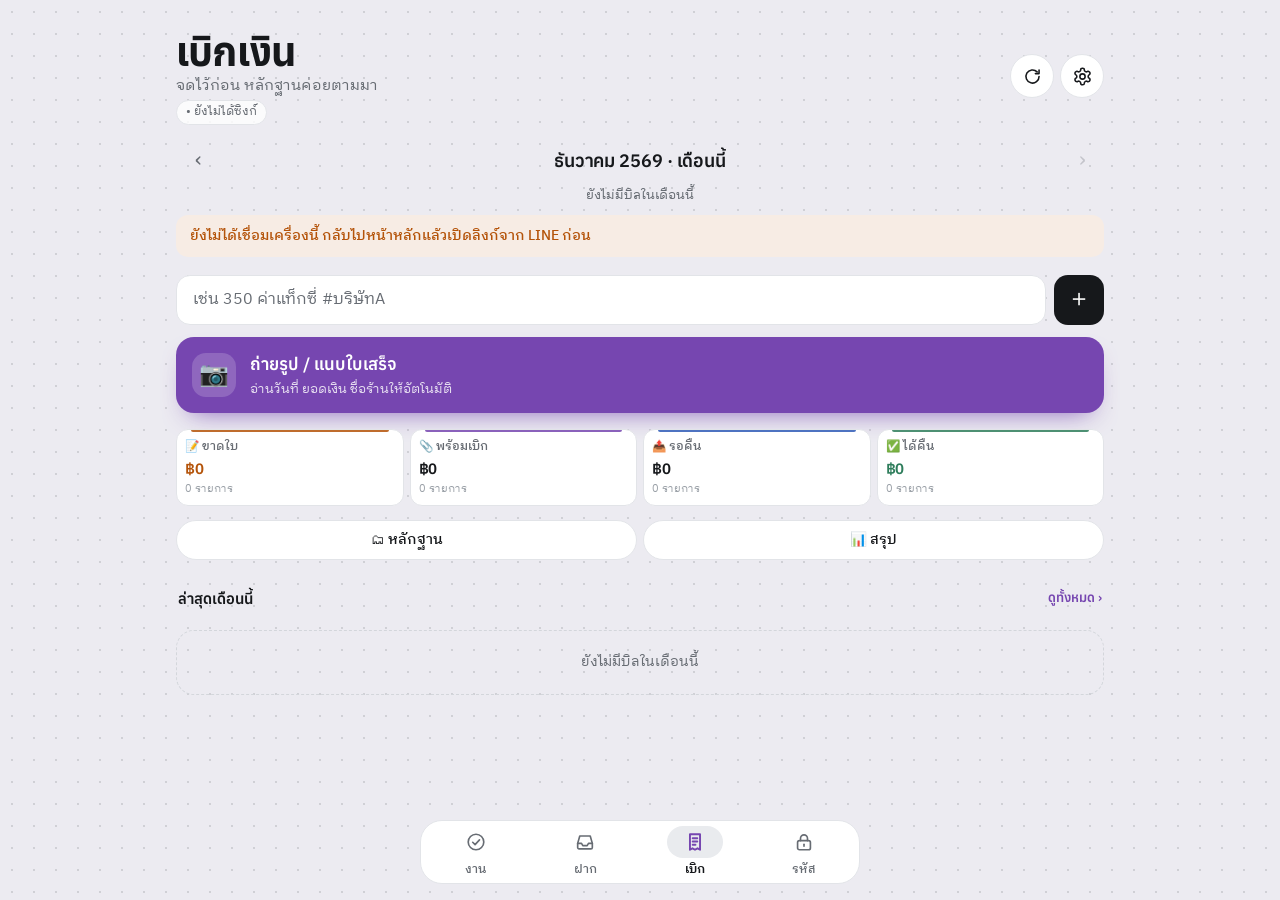
==== bills.html @ 2f4dc3d8 "จดครบ v109: เอาร่องรอยแอปเงินออก" ====
<!doctype html>
<html lang="th">
<head>
  <meta charset="utf-8">
  <meta name="viewport" content="width=device-width, initial-scale=1, viewport-fit=cover">
  <title>เบิกเงิน · จดครบ</title>
  <meta name="theme-color" content="#eff2ee" media="(prefers-color-scheme: light)">
  <meta name="theme-color" content="#101412" media="(prefers-color-scheme: dark)">
  <meta name="robots" content="noindex">
  <link rel="manifest" href="manifest.json">
  <link rel="icon" href="icon-192.png">
  <link rel="apple-touch-icon" href="icon-180.png">
  <link rel="preconnect" href="https://fonts.googleapis.com">
  <link rel="preconnect" href="https://fonts.gstatic.com" crossorigin>
  <link href="https://fonts.googleapis.com/css2?family=Anuphan:wght@500;600;700&family=IBM+Plex+Sans+Thai+Looped:wght@400;500;600&display=swap" rel="stylesheet">
  <link rel="stylesheet" href="style.css?v=109">
</head>
<body class="bills">
  <header class="top">
    <div>
      <a href="./" class="back" id="vToApp">‹ จดครบ</a>
      <button type="button" class="back back-btn" id="vBack" hidden>‹ หน้าหลักเบิกเงิน</button>
      <h1 id="vTitle">เบิกเงิน</h1>
      <p class="sub" id="vSub">จดไว้ก่อน หลักฐานค่อยตามมา</p>
    </div>
    <div class="top-actions">
      <button id="btnSync" class="icon-btn" title="รีเฟรช" aria-label="รีเฟรช">⟳</button>
    </div>
  </header>

  <!-- เลือกเดือน (เปิดมาที่เดือนปัจจุบัน) ใช้ทุกหน้า -->
  <div class="m-bar">
    <button id="mPrev" class="icon-btn" aria-label="เดือนก่อน">‹</button>
    <button id="mLabel" class="m-label" title="กลับไปเดือนนี้"></button>
    <button id="mNext" class="icon-btn" aria-label="เดือนถัดไป">›</button>
  </div>
  <p class="m-total" id="mTotal"></p>
  <div id="status" class="status" hidden></div>
  <div id="mOlder" class="m-older" hidden></div>

  <!-- ===== หน้าหลักเบิกเงิน ===== -->
  <section id="vHome">
    <form id="bQuick" class="quick" autocomplete="off">
      <input id="bInput" type="text" placeholder="เช่น 350 ค่าแท็กซี่ #บริษัทA" enterkeyhint="done">
      <button type="submit" class="add-btn" aria-label="จดบิล">＋</button>
    </form>
    <button type="button" id="btnSnap" class="snap-big">
      <span class="sb-ico">📷</span>
      <span><b>ถ่ายรูป / แนบใบเสร็จ</b><small>อ่านวันที่ ยอดเงิน ชื่อร้านให้อัตโนมัติ</small></span>
    </button>

    <div class="b-tiles four slim" id="tiles">
      <button class="b-tile" data-st="draft" title="ขาดหลักฐาน"><span class="lbl">📝 ขาดใบ</span><b class="amt">฿0</b><span class="cnt">0 รายการ</span></button>
      <button class="b-tile" data-st="ready"><span class="lbl">📎 พร้อมเบิก</span><b class="amt">฿0</b><span class="cnt">0 รายการ</span></button>
      <button class="b-tile" data-st="submitted"><span class="lbl">📤 รอคืน</span><b class="amt">฿0</b><span class="cnt">0 รายการ</span></button>
      <button class="b-tile" data-st="paid" title="ได้เงินคืนแล้ว"><span class="lbl">✅ ได้คืน</span><b class="amt">฿0</b><span class="cnt">0 รายการ</span></button>
    </div>

    <div class="h-links row">
      <button class="h-link" id="goClaim" hidden><span>📤 ทำใบเบิก</span><small id="goClaimN"></small><b>›</b></button>
      <button class="h-link" id="goFiles"><span>🗂 หลักฐาน</span><small id="goFilesN">รูปใบเสร็จ ใบกำกับภาษี สลิป ของเดือนนี้</small><b>›</b></button>
      <button class="h-link" id="goSum"><span>📊 สรุป</span><small>ยอดรวม · กราฟ 12 เดือน · แยกหมวด</small><b>›</b></button>
    </div>

    <section class="group">
      <h3 class="h-recent"><span>ล่าสุดเดือนนี้</span><button class="link-btn" id="goAll">ดูทั้งหมด ›</button></h3>
      <div id="hRecent"></div>
    </section>

  </section>

  <!-- ===== หน้าย่อย: รายการตามสถานะ ===== -->
  <section id="vList" hidden>
    <nav id="bTabs" class="chips" aria-label="สถานะ">
      <button class="chip" data-st="draft">📝 ขาดหลักฐาน</button>
      <button class="chip" data-st="ready">📎 พร้อมเบิก</button>
      <button class="chip" data-st="submitted">📤 รอเงินคืน</button>
      <button class="chip" data-st="paid">✅ ได้เงินคืนแล้ว</button>
      <button class="chip" data-st="all">ทั้งหมด</button>
    </nav>
    <main id="bList"></main>
    <div id="bBar" class="b-bar" hidden>
      <button id="btnClaim" class="btn primary">สร้างใบเบิก</button>
    </div>
  </section>

  <!-- ===== หน้าย่อย: คลังหลักฐาน ===== -->
  <section id="vFiles" hidden>
    <nav id="fTabs" class="chips" aria-label="ชนิดหลักฐาน"></nav>
    <div id="fGrid" class="f-grid"></div>
    <div id="fMissing"></div>
    <a id="fDrive" class="h-link f-drive" target="_blank" rel="noopener" hidden><span>📁 เปิดโฟลเดอร์เดือนนี้ใน Google Drive</span><small>ดูไฟล์ต้นฉบับ · ดาวน์โหลดทั้งโฟลเดอร์ได้</small><b>›</b></a>
  </section>

  <!-- ===== หน้าย่อย: สรุป ===== -->
  <section id="vSum" hidden></section>

  <!-- แก้ไขบิล -->
  <dialog id="bDlg">
    <form id="bForm" method="dialog" autocomplete="off">
      <h2 tabindex="-1" autofocus id="bDlgTitle">รายละเอียด</h2>
      <div id="bSuggest" class="b-suggest" hidden></div>
      <div class="row">
        <label>วันที่จ่าย <input name="date" type="date" required></label>
        <label>จำนวนเงิน (บาท) <input name="amount" inputmode="decimal" required></label>
      </div>
      <label>รายละเอียด <input name="desc" required></label>
      <div class="row">
        <label>โปรเจ็ค / บริษัท <input name="project" list="bProjList" placeholder="ไม่ระบุ"><datalist id="bProjList"></datalist></label>
      </div>
      <div class="field">
        <label>หมวด <input name="cat" placeholder="แตะเลือกด้านล่าง หรือพิมพ์หมวดเอง"></label>
        <div id="bCats" class="when-chips wrap"></div>
      </div>
      <div class="row">
        <label>จ่ายด้วย
          <select name="pay"><option value="">-</option><option>เงินสด</option><option>โอน</option><option>บัตรเครดิต</option><option>QR/พร้อมเพย์</option></select>
        </label>
        <label>ร้าน / ผู้ขาย <input name="vendor"></label>
      </div>
      <div class="field">
        <span class="field-label">VAT</span>
        <div class="vat-row">
          <div class="seg" id="bVat"><button type="button" data-v="yes">🧾 มี VAT 7%</button><button type="button" data-v="no">ไม่มี VAT</button></div>
          <label class="vat-amt" id="bVatAmtWrap" hidden>ยอด VAT <input name="vatAmt" inputmode="decimal"></label>
        </div>
        <input type="hidden" name="vat">
      </div>

      <div class="field">
        <span class="field-label" id="bFilesLbl">หลักฐาน</span>
        <div id="bFiles" class="b-files"></div>
        <button type="button" id="btnAttach" class="wide">＋ เพิ่มหลักฐาน <small>(แนบได้หลายไฟล์)</small></button>
      </div>

      <div class="field">
        <span class="field-label">สถานะ <small class="hint">แตะเพื่อเปลี่ยน</small></span>
        <div id="bSteps" class="b-steps"></div>
        <select name="status" hidden>
          <option value="draft">📝 ขาดหลักฐาน</option>
          <option value="ready">📎 พร้อมเบิก</option>
          <option value="submitted">📤 รอเงินคืน</option>
          <option value="paid">✅ ได้เงินคืนแล้ว</option>
        </select>
      </div>
      <label>โน้ต <textarea name="note" rows="2"></textarea></label>
      <div class="dlg-actions">
        <button type="button" id="btnBDelete" class="danger">ลบ</button>
        <span class="spacer"></span>
        <button type="button" id="btnBCancel" class="ghost">ปิด</button>
        <button type="submit" class="primary">บันทึก</button>
      </div>
    </form>
  </dialog>

  <!-- เลือกชนิดหลักฐาน -->
  <dialog id="kDlg">
    <form method="dialog" class="k-form">
      <h2 tabindex="-1" autofocus>แนบหลักฐานอะไร</h2>
      <p class="hint" id="kFor"></p>
      <div class="k-grid">
        <button type="button" data-kind="taxinv">🧾<span>ใบกำกับภาษี</span></button>
        <button type="button" data-kind="receipt">🧾<span>ใบเสร็จ</span></button>
        <button type="button" data-kind="slip">📷<span>สลิป / รูปแคป</span></button>
        <button type="button" data-kind="cert">✍️<span>ใบรับรองแทนใบเสร็จ</span></button>
        <button type="button" data-kind="other">📄<span>อื่นๆ</span></button>
      </div>
      <p class="hint">เลือกแล้วถ่ายรูป หรือเลือกรูป/PDF จากเครื่อง ได้หลายไฟล์</p>
      <div class="dlg-actions"><span class="spacer"></span><button type="button" id="btnKCancel" class="ghost">ยกเลิก</button></div>
    </form>
  </dialog>
  <!-- กำลังอ่านใบเสร็จ -->
  <div id="busy" class="busy" hidden role="status" aria-live="polite">
    <div class="busy-card">
      <img id="busyImg" alt="" hidden>
      <div class="spin"></div>
      <b id="busyMsg">กำลังอ่านใบเสร็จ…</b>
      <small id="busySub"></small>
    </div>
  </div>
  <div id="toast" class="toast" hidden role="status" aria-live="polite"><span id="toastMsg"></span><button type="button" id="toastUndo">↩ ยกเลิก</button></div>
  <input type="file" id="bFile" accept="image/*,application/pdf" multiple hidden>

  <!-- ใบเบิก -->
  <dialog id="cDlg" class="wide-dlg">
    <form method="dialog" id="cForm">
      <h2 tabindex="-1" autofocus>สร้างใบเบิก</h2>
      <div class="row">
        <label>วันที่ในใบเบิก <input type="date" id="cDate"></label>
        <label>โปรเจ็ค / บริษัท
          <select id="cProj"></select>
        </label>
      </div>
      <div class="field">
        <span class="field-label">VAT</span>
        <div class="seg" id="cVat"><button type="button" data-v="*">ทั้งหมด</button><button type="button" data-v="yes">มี VAT</button><button type="button" data-v="no">ไม่มี VAT</button></div>
      </div>
      <div id="cList" class="c-list"></div>
      <p class="c-total">รวม <b id="cTotal">฿0</b></p>
      <p class="c-vat hint" id="cVatSum"></p>
      <details class="c-cfg" id="cOpts">
        <summary>📄 ตัวเลือกเอกสาร (แนบภาพ · ขนาดภาพ · แยก VAT)</summary>
        <div class="c-cfg-body">
          <label class="cchk"><input type="checkbox" id="cAttach"><span>แนบภาพหลักฐานท้ายใบเบิก <small class="hint" id="cAttachN"></small><br><small class="hint">ไฟล์ที่ตั้งว่า "มีตัวจริง" (รูปถ่ายใบเสร็จ) จะไม่แนบ เพราะส่งตัวจริงแทน</small></span></label>
          <div class="field c-size"><span class="field-label">ขนาดภาพหลักฐาน</span>
            <div class="seg" id="cSize"><button type="button" data-v="full">📄 เต็มหน้า (ขนาดจริง)</button><button type="button" data-v="small">ย่อ (ประหยัดกระดาษ)</button></div></div>
          <label class="cchk" id="cSplitWrap"><input type="checkbox" id="cSplit"><span>แยกเอกสาร: ใบเบิก "มี VAT" กับ "ไม่มี VAT" คนละใบ</span></label>
        </div>
      </details>
      <details class="c-cfg" id="cCfg">
        <summary>⚙ ข้อมูลบนใบเบิก (บริษัท · ผู้จ่าย · ผู้รับเงิน)</summary>
        <div class="c-cfg-body">
          <label>ชื่อบริษัท <input id="cfCompany"></label>
          <label>ชื่อย่อ (ต่อท้ายหัวรายงาน) <input id="cfShort" placeholder="เช่น TIBD"></label>
          <label>ที่อยู่ <input id="cfAddr"></label>
          <label>โทร / อีเมล <input id="cfContact"></label>
          <label>ผู้จ่ายเงิน (ลงชื่อ) <input id="cfPayer"></label>
          <label>ผู้รับเงิน / ผู้สำรองจ่าย <input id="cfPayee" placeholder="ชื่อ-สกุล ของคุณ"></label>
          <label>ที่อยู่ผู้รับเงิน <input id="cfPayeeAddr" placeholder="ไม่ใส่ก็ได้"></label>
          <label>เลขบัตรประชาชนผู้รับเงิน <input id="cfPayeeId" inputmode="numeric" maxlength="17" placeholder="ไม่ใส่ก็ได้"></label>
          <label>หักภาษี ณ ที่จ่าย (%) <input id="cfWht" inputmode="decimal" placeholder="0"></label>
          <label>อีเมลฝ่ายบัญชี (ส่งใบเบิก) <input id="cfAcct" type="email" inputmode="email" placeholder="ไม่ใส่ก็ได้"></label>
          <div class="id-up">
            <span class="field-label">สำเนาบัตรประชาชน (แสดงในใบสำคัญรับเงิน)</span>
            <div class="id-row"><button type="button" id="cfIdBtn" class="mini">📇 อัปโหลดสำเนาบัตรประชาชน</button><span id="cfIdState" class="hint"></span><button type="button" id="cfIdDel" class="mini" hidden>ลบ</button></div>
            <label class="cchk"><input type="checkbox" id="cfIdShow"><span>แนบรูปบัตรในใบสำคัญรับเงิน</span></label>
            <input type="file" id="cfIdFile" accept="image/*" hidden>
          </div>
          <p class="hint">บันทึกให้อัตโนมัติ ใช้ได้ทุกเครื่อง</p>
        </div>
      </details>
      <div class="c-actions">
        <button type="button" id="btnPrint" class="wide">🖨 พิมพ์ / บันทึก PDF</button>
        <button type="button" id="btnCopy" class="wide">📋 คัดลอกตาราง (วางใน Excel/อีเมล)</button>
      </div>
      <div class="dlg-actions">
        <span class="spacer"></span>
        <button type="button" id="btnCCancel" class="ghost">ปิด</button>
        <button type="button" id="btnSubmitted" class="primary">📤 ส่งเบิกแล้ว</button>
      </div>
    </form>
  </dialog>

  <nav class="tabbar" aria-label="ส่วนของแอป">
    <a href="./"><span aria-hidden="true">✓</span>งาน</a>
    <a href="inbox.html"><span aria-hidden="true">📌</span>ฝาก</a>
    <a href="bills.html" aria-current="page"><span aria-hidden="true">🧾</span>เบิก</a>
    <a href="vault.html"><span aria-hidden="true">🔐</span>รหัส</a>
  </nav>

  <script src="hub.js?v=109"></script>
  <script src="bills.js?v=109"></script>
</body>
</html>
---- style.css ----
/* ======================================================================
   จดครบ — design tokens
   กระดาษสมุดบัญชี (เขียวเทาอ่อน) + หมึก 4 สีตามส่วนของแอป
   งาน = เขียวหัวเป็ด · เงิน = น้ำเงินปากกาลูกลื่น · เบิก = ม่วงกระดาษคาร์บอน · รหัส = เทาเหล็กตู้เซฟ
   ====================================================================== */
:root {
  color-scheme: light;
  --bg: #eff2ee;          /* กระดาษ */
  --card: #ffffff;
  --raised: #ffffff;
  --sunken: #e4e9e3;
  --text: #17201b;        /* หมึกดำอมเขียว */
  --muted: #5a665f;
  --faint: #8a958e;
  --line: #dce2db;
  --line-strong: #c7cfc6;
  --warn: #a85a06;
  --danger: #b42318;
  --in: #157a46; --out: #c2440f; --ok: #157a46;
  --on-accent: #fff;

  --ink-tasks: #0b6b60;
  --ink-money: #2b4fbf;
  --ink-bills: #6a3fb4;
  --ink-vault: #3b5573;
  --ink-inbox: #a3560c;

  --accent: var(--ink-tasks);

  --shadow-1: 0 1px 0 rgba(23, 32, 27, .04), 0 1px 3px rgba(23, 32, 27, .05);
  --shadow-2: 0 1px 2px rgba(23, 32, 27, .05), 0 8px 24px -8px rgba(23, 40, 30, .16);
  --shadow-3: 0 -2px 10px rgba(23, 32, 27, .06), 0 24px 60px -12px rgba(15, 30, 22, .35);

  --r-lg: 22px; --radius: 16px; --r-sm: 12px; --r-xs: 9px;
  --display: "Anuphan", "IBM Plex Sans Thai Looped", system-ui, sans-serif;
  --tap: 44px;
}
@media (prefers-color-scheme: dark) {
  :root {
    color-scheme: dark;
    --bg: #0f1311;
    --card: #181d1a;
    --raised: #1e2420;
    --sunken: #0a0d0b;
    --text: #e5ebe6;
    --muted: #9aa59e;
    --faint: #6f7a73;
    --line: #28302b;
    --line-strong: #364039;
    --warn: #f0a33a;
    --danger: #f2837a;
    --in: #5fd394; --out: #ff9a62; --ok: #5fd394;
    --on-accent: #0b1210;

    --ink-tasks: #4fc9b5;
    --ink-money: #93a9ff;
    --ink-bills: #c2a4ff;
    --ink-vault: #a3b8d4;
    --ink-inbox: #f2b36b;

    --shadow-1: 0 0 0 transparent;
    --shadow-2: 0 10px 30px -10px rgba(0, 0, 0, .6);
    --shadow-3: 0 24px 60px -10px rgba(0, 0, 0, .7);
  }
}
/* สีหมึกของแต่ละหน้า (ต้องประกาศ soft/line ที่ body เพื่อให้คำนวณจาก accent ของหน้านั้น) */
body { --accent-soft: color-mix(in srgb, var(--accent) 11%, var(--card)); --accent-line: color-mix(in srgb, var(--accent) 32%, var(--card)); }
@media (prefers-color-scheme: dark) {
  body { --accent-soft: color-mix(in srgb, var(--accent) 16%, var(--card)); --accent-line: color-mix(in srgb, var(--accent) 42%, var(--card)); }
}
body.money { --accent: var(--ink-money); }
body.bills { --accent: var(--ink-bills); }
body.vault { --accent: var(--ink-vault); }
body.inbox { --accent: var(--ink-inbox); }

* { box-sizing: border-box; }
[hidden] { display: none !important; }
html, body { margin: 0; }
body {
  background: var(--bg);
  color: var(--text);
  font: calc(16px * var(--fs, 1))/1.55 "IBM Plex Sans Thai Looped", "IBM Plex Sans Thai", system-ui, sans-serif;
  max-width: 680px;
  margin: 0 auto;
  padding: env(safe-area-inset-top) 16px calc(32px + env(safe-area-inset-bottom));
  -webkit-tap-highlight-color: transparent;
}
button, input, textarea { font: inherit; color: inherit; }
button { cursor: pointer; }

.top {
  display: flex; align-items: flex-end; justify-content: space-between;
  padding: 20px 0 12px;
}
h1 { margin: 0; font-size: calc(28px * var(--fs, 1)); font-weight: 600; letter-spacing: -.01em; }
.sub { margin: 0; color: var(--muted); font-size: calc(14px * var(--fs, 1)); }
.top-actions { display: flex; gap: 6px; }
.quota { margin: 4px 0 0; display: flex; align-items: center; gap: 6px; font-size: calc(12px * var(--fs, 1)); color: var(--muted); }
.quota .bar { width: 48px; height: 5px; border-radius: 3px; background: var(--line); overflow: hidden; }
.quota .bar i { display: block; height: 100%; background: var(--accent); }
.quota.warn { color: var(--warn); font-weight: 600; }
.quota.warn .bar i { background: var(--warn); }
.wide { width: 100%; padding: 9px 16px; border-radius: 10px; border: 1px solid var(--line); background: transparent; }
.status.ok { color: var(--accent); }
.adv summary { font-size: calc(13px * var(--fs, 1)); color: var(--muted); cursor: pointer; }
.adv label { margin-top: 8px; }
@media (max-width: 420px) {
  .top-actions { gap: 4px; }
  .top-actions .icon-btn { width: 36px; height: 36px; font-size: calc(16px * var(--fs, 1)); }
}
.icon-btn {
  width: 40px; height: 40px; border-radius: 50%;
  border: 1px solid var(--line); background: var(--card);
  font-size: calc(18px * var(--fs, 1)); display: grid; place-items: center;
}
.icon-btn.spin { animation: spin 1s linear infinite; }
@keyframes spin { to { transform: rotate(360deg); } }

.quick {
  position: sticky; top: 0; z-index: 5;
  display: flex; gap: 8px; padding: 8px 0 12px;
  background: var(--bg);
}
.quick input {
  flex: 1; min-width: 0;
  padding: 12px 14px; border-radius: var(--radius);
  border: 1px solid var(--line); background: var(--card);
  outline: none;
}
.quick input:focus { border-color: var(--accent); }
.add-btn {
  width: 48px; border: 0; border-radius: var(--radius);
  background: var(--accent); color: var(--on-accent); font-size: calc(22px * var(--fs, 1));
}

.field { display: grid; gap: 6px; }
.pre-chips button { min-width: 40px; text-align: center; }
.field-label { font-size: calc(14px * var(--fs, 1)); color: var(--muted); }
.when-chips.wrap { flex-wrap: wrap; overflow: visible; margin: 0; padding: 0; }
dialog textarea[name=title] { font-size: calc(16px * var(--fs, 1)); resize: vertical; }
.when-chips {
  display: flex; gap: 6px; overflow-x: auto; scrollbar-width: none;
  margin: 0 -16px; padding: 0 16px 2px;
}
.when-chips::-webkit-scrollbar { display: none; }
.when-chips button {
  flex: none; padding: 6px 12px; border-radius: 999px; font-size: calc(14px * var(--fs, 1)); white-space: nowrap;
  border: 1px dashed var(--line); background: transparent; color: var(--muted);
}
.when-chips button.on { border-style: solid; border-color: var(--accent); background: var(--accent-soft); color: var(--accent); }
.when-extra { display: flex; gap: 8px; margin-top: 8px; flex-wrap: wrap; }
.when-extra:not(:has(:not([hidden]))) { display: none; }
.when-extra input, .when-extra select {
  padding: 8px 10px; border-radius: 10px; border: 1px solid var(--line);
  background: var(--card); color: var(--text);
}
.when-extra select { flex: 1; min-width: 0; }
dialog select {
  width: 100%; padding: 10px 12px; border-radius: 10px;
  border: 1px solid var(--line); background: var(--bg); color: var(--text);
}
.nm.soft { border: 1px dashed currentColor; background: transparent !important; }
.dots i.soft { background: transparent; border: 1.5px solid var(--accent); width: 5px; height: 5px; }
.dots i.soft.late { border-color: var(--warn); }

.search { display: flex; margin: 2px 0 4px; }
.search input {
  flex: 1; min-width: 0; padding: 8px 12px; border-radius: 10px; font-size: calc(15px * var(--fs, 1));
  border: 1px solid transparent; background: var(--line); outline: none;
}
.search input:focus { border-color: var(--accent); background: var(--card); }
.ghost-btn { border: 0; background: none; color: var(--muted); padding: 0 6px; }
mark { background: var(--accent-soft); color: inherit; border-radius: 3px; padding: 0 1px; }

.hint.warn { color: var(--warn); }
.meet-list { display: grid; gap: 4px; max-height: 50vh; overflow-y: auto; margin: 0 -4px; padding: 0 4px; }
.meet-day { font-size: calc(13px * var(--fs, 1)); font-weight: 600; color: var(--muted); margin: 8px 0 2px; }
.meet {
  display: flex !important; grid-template-columns: none; align-items: flex-start; gap: 10px;
  padding: 8px 10px; border: 1px solid var(--line); border-radius: 10px; color: var(--text) !important;
}
.meet input { margin-top: 3px; width: 18px; height: 18px; accent-color: var(--accent); flex: none; }
.meet .t { display: block; font-size: calc(15px * var(--fs, 1)); }
.meet .s { display: block; font-size: calc(13px * var(--fs, 1)); color: var(--muted); }
.meet.added { opacity: .55; }
.meet .badge { font-size: calc(11px * var(--fs, 1)); padding: 0 6px; border-radius: 6px; background: var(--accent-soft); color: var(--accent); margin-left: 4px; }

.chips {
  display: flex; gap: 6px; overflow-x: auto; scrollbar-width: none;
  margin: 0 -16px 4px; padding: 0 16px 6px;
}
.chips::-webkit-scrollbar { display: none; }
.chips:empty { display: none; }
.chip {
  flex: none; padding: 6px 12px; border-radius: 999px;
  border: 1px solid var(--line); background: var(--card);
  font-size: calc(14px * var(--fs, 1)); white-space: nowrap;
}
.chip .n { color: var(--muted); margin-left: 4px; font-size: calc(12px * var(--fs, 1)); }
.chip.on { background: var(--accent); border-color: var(--accent); color: var(--on-accent); }
.chip.on .n { color: inherit; opacity: .8; }
.tag {
  display: inline-block; padding: 0 7px; border-radius: 6px;
  background: var(--accent-soft); color: var(--accent);
  font-size: calc(12px * var(--fs, 1)); line-height: 20px; margin-right: 6px; vertical-align: 1px;
}

.status {
  font-size: calc(14px * var(--fs, 1)); color: var(--warn);
  background: var(--card); border: 1px solid var(--line);
  border-radius: 10px; padding: 8px 12px; margin-bottom: 12px;
}

.group { margin: 18px 0 6px; }
.group h3 {
  margin: 0 0 6px; font-size: calc(13px * var(--fs, 1)); font-weight: 600;
  color: var(--muted);
}
.group.overdue h3 { color: var(--warn); }
.items {
  background: var(--card); border: 1px solid var(--line);
  border-radius: var(--radius); overflow: hidden;
}
.item {
  display: flex; align-items: center; gap: 12px;
  padding: 12px 14px; border-top: 1px solid var(--line);
}
.item:first-child { border-top: 0; }
.chk {
  flex: none; width: 22px; height: 22px; border-radius: 50%;
  border: 2px solid var(--muted); background: transparent; padding: 0;
  display: grid; place-items: center; font-size: calc(13px * var(--fs, 1));
}
.item.done .chk { background: var(--accent); border-color: var(--accent); color: var(--card); }
.body { flex: 1; min-width: 0; background: none; border: 0; text-align: left; padding: 0; }
.title { display: block; overflow-wrap: anywhere; }
.item.done .title { color: var(--muted); text-decoration: line-through; }
.meta { display: block; font-size: calc(13px * var(--fs, 1)); color: var(--muted); }
.meta .late { color: var(--warn); }
.edit-btn {
  flex: none; display: flex; align-items: center; gap: 4px;
  min-height: 36px; padding: 0 10px; border-radius: 10px;
  border: 1px solid var(--line); background: var(--bg);
  font-size: calc(13px * var(--fs, 1)); color: var(--muted);
}
.edit-btn:active { background: var(--accent-soft); color: var(--accent); }
@media (hover: hover) { .edit-btn:hover { border-color: var(--accent); color: var(--accent); } }
.empty { text-align: center; color: var(--muted); padding: 48px 0; }

/* ---------- ปฏิทิน ---------- */
.cal {
  background: var(--card); border: 1px solid var(--line);
  border-radius: var(--radius); padding: 10px; margin-top: 8px;
}
.cal-head { display: flex; align-items: center; gap: 6px; margin-bottom: 8px; }
.cal-head strong { flex: 1; text-align: center; font-weight: 600; }
.cal-head .icon-btn { width: 34px; height: 34px; font-size: calc(20px * var(--fs, 1)); }
.cal-today {
  border: 1px solid var(--line); background: transparent;
  border-radius: 999px; padding: 4px 12px; font-size: calc(13px * var(--fs, 1));
}
.cal-grid { display: grid; grid-template-columns: repeat(7, minmax(0, 1fr)); gap: 2px; }
.dow { text-align: center; font-size: calc(12px * var(--fs, 1)); color: var(--muted); padding: 2px 0 6px; }
.day {
  min-height: 52px; border: 0; border-radius: 10px; background: transparent;
  display: flex; flex-direction: column; align-items: center; gap: 4px;
  padding: 6px 2px; overflow: hidden;
}
.day.out { opacity: .35; }
.day .num {
  width: 28px; height: 28px; line-height: 28px; border-radius: 50%;
  font-size: calc(15px * var(--fs, 1)); text-align: center;
}
.day.today .num { color: var(--accent); font-weight: 600; }
.day.sel { background: var(--accent-soft); }
.day.sel .num { background: var(--accent); color: var(--on-accent); }
.dots { display: flex; gap: 3px; height: 6px; }
.dots i { width: 6px; height: 6px; border-radius: 50%; background: var(--accent); }
.dots i.late { background: var(--warn); }
.dots i.done { background: var(--line); }
.names { display: none; }
.day-empty { margin: 0; padding: 14px; color: var(--muted); font-size: calc(14px * var(--fs, 1)); }
.cal-note { color: var(--muted); font-size: calc(13px * var(--fs, 1)); text-align: center; }

/* จอไอแพด/คอม: โชว์ชื่องานในช่องวัน */
@media (min-width: 600px) {
  body { max-width: 960px; }
  .day { min-height: 92px; align-items: stretch; padding: 4px; }
  .day .num { align-self: center; width: 26px; height: 26px; line-height: 26px; font-size: calc(14px * var(--fs, 1)); }
  .dots { display: none; }
  .names { display: flex; flex-direction: column; gap: 2px; }
  .nm {
    font-size: calc(12px * var(--fs, 1)); line-height: 18px; padding: 0 5px; border-radius: 4px;
    white-space: nowrap; overflow: hidden; text-overflow: ellipsis; text-align: left;
    background: var(--accent-soft); color: var(--accent);
  }
  .nm.late { background: color-mix(in srgb, var(--warn) 15%, transparent); color: var(--warn); }
  .nm.done { background: transparent; color: var(--muted); text-decoration: line-through; }
  .nm.more { background: transparent; color: var(--muted); }
}

dialog {
  width: min(92vw, 460px); border: 0; padding: 0;
  border-radius: 18px; background: var(--card); color: var(--text);
}
dialog::backdrop { background: rgba(0,0,0,.35); }
dialog form { padding: 20px; display: grid; gap: 12px; }
dialog h2 { margin: 0 0 4px; font-size: calc(20px * var(--fs, 1)); font-weight: 600; }
dialog label { display: grid; gap: 4px; font-size: calc(14px * var(--fs, 1)); color: var(--muted); }
dialog input:not([type=checkbox]), dialog textarea {
  width: 100%; padding: 10px 12px; border-radius: 10px;
  border: 1px solid var(--line); background: var(--bg); color: var(--text);
}
dialog .row { display: grid; grid-template-columns: 1fr 1fr; gap: 10px; }
dialog .check { display: flex; align-items: center; gap: 8px; color: var(--text); font-size: calc(15px * var(--fs, 1)); }
dialog .check input { width: 18px; height: 18px; accent-color: var(--accent); }
.hint { margin: 0; font-size: calc(13px * var(--fs, 1)); color: var(--muted); }
.dlg-actions { display: flex; gap: 8px; align-items: center; margin-top: 4px; }
.spacer { flex: 1; }
.dlg-actions button { padding: 9px 16px; border-radius: 10px; border: 1px solid var(--line); background: transparent; }
.dlg-actions .primary { background: var(--accent); border-color: var(--accent); color: var(--on-accent); }
.dlg-actions .danger { color: var(--danger); border-color: transparent; padding-left: 0; }

/* ---------- หน้ารหัสผ่าน ---------- */
.back { display: inline-block; font-size: calc(14px * var(--fs, 1)); color: var(--accent); text-decoration: none; margin-bottom: 2px; }
.v-card {
  background: var(--card); border: 1px solid var(--line); border-radius: var(--radius);
  padding: 20px; margin-top: 8px; display: grid; gap: 12px;
}
.v-card h2 { margin: 0; font-size: calc(20px * var(--fs, 1)); font-weight: 600; }
.v-card label { display: grid; gap: 4px; font-size: calc(14px * var(--fs, 1)); color: var(--muted); }
.v-card input { padding: 11px 12px; border-radius: 10px; border: 1px solid var(--line); background: var(--bg); color: var(--text); font-size: calc(16px * var(--fs, 1)); }
.warn-box { margin: 0; padding: 10px 12px; border-radius: 10px; font-size: calc(13px * var(--fs, 1)); color: var(--warn); background: color-mix(in srgb, var(--warn) 10%, transparent); }
.btn { display: inline-block; text-align: center; text-decoration: none; padding: 11px 16px; border-radius: 10px; border: 1px solid var(--line); background: transparent; font-weight: 500; }
.btn.primary { background: var(--accent); border-color: var(--accent); color: var(--on-accent); }
.v-item .avatar {
  flex: none; width: 34px; height: 34px; border-radius: 10px; display: grid; place-items: center;
  background: var(--accent-soft); color: var(--accent); font-weight: 600;
}
.v-acts { flex: none; display: flex; gap: 6px; }
.v-acts .edit-btn { min-width: 40px; justify-content: center; font-size: calc(16px * var(--fs, 1)); }
.pw-row { display: flex; gap: 6px; }
.pw-row input { flex: 1; min-width: 0; font-family: ui-monospace, monospace; }
.mini { flex: none; padding: 0 10px; border-radius: 10px; border: 1px solid var(--line); background: transparent; font-size: calc(13px * var(--fs, 1)); }
a.icon-btn { text-decoration: none; color: inherit; }

/* ---------- หน้าเบิกเงิน ---------- */
.b-tiles { display: grid; grid-template-columns: repeat(3, minmax(0, 1fr)); gap: 8px; margin: 4px 0 12px; }
.b-tile {
  display: grid; gap: 2px; text-align: left; padding: 10px 12px; border-radius: var(--radius);
  border: 1px solid var(--line); background: var(--card);
}
.b-tile .lbl { font-size: calc(12px * var(--fs, 1)); color: var(--muted); white-space: nowrap; overflow: hidden; text-overflow: ellipsis; }
.b-tile .amt { font-size: calc(18px * var(--fs, 1)); font-weight: 600; letter-spacing: -.01em; }
.b-tile .cnt { font-size: calc(12px * var(--fs, 1)); color: var(--muted); }
.b-tile[data-st="draft"] .amt { color: var(--warn); }
.b-tile.on { border-color: var(--accent); box-shadow: 0 0 0 1px var(--accent) inset; }
#bTabs .chip::after { content: attr(data-n); color: var(--muted); margin-left: 4px; font-size: calc(12px * var(--fs, 1)); }
#bTabs .chip.on::after { color: inherit; opacity: .8; }
.b-item { align-items: flex-start; }
.b-right { flex: none; display: grid; justify-items: end; gap: 6px; }
.b-amt { font-size: calc(16px * var(--fs, 1)); font-weight: 600; white-space: nowrap; }
.b-proofs { display: flex; flex-wrap: wrap; gap: 4px; margin-top: 4px; }
.b-proofs .pf { font-size: calc(11px * var(--fs, 1)); padding: 1px 6px; border-radius: 6px; background: var(--accent-soft); color: var(--accent); }
.b-proofs .pf.slip, .b-proofs .pf.other { background: var(--line); color: var(--muted); }
.b-proofs .missing { font-size: calc(12px * var(--fs, 1)); color: var(--warn); }
.edit-btn.strong { border-color: var(--accent); color: var(--accent); background: var(--accent-soft); }
.b-bar {
  position: sticky; bottom: 0; padding: 12px 0 calc(12px + env(safe-area-inset-bottom));
  background: linear-gradient(transparent, var(--bg) 30%);
}
.b-bar .btn { width: 100%; }
.b-files { display: grid; gap: 8px; }
.b-files .hint { margin: 0; }
.b-file { position: relative; display: flex; align-items: center; gap: 10px; padding: 6px; border: 1px solid var(--line); border-radius: 12px; background: var(--card); }
.bf-thumb { flex: none; display: block; text-decoration: none; }
.b-file img { width: 56px; height: 56px; object-fit: cover; border-radius: 8px; display: block; }
.b-file .ficon { width: 56px; height: 56px; display: grid; place-items: center; border-radius: 8px; background: var(--bg); font-weight: 600; color: var(--danger); }
.bf-info { flex: 1; min-width: 0; display: grid; gap: 4px; justify-items: start; }
.bf-kind { font: inherit; font-size: calc(14px * var(--fs, 1)); padding: 4px 8px; border-radius: 8px; border: 1px solid var(--line); background: var(--bg); color: var(--text); max-width: 100%; }
.bf-open { font-size: calc(12px * var(--fs, 1)); color: var(--accent); }
.b-x {
  flex: none; width: 30px; height: 30px; border-radius: 50%; margin-right: 2px;
  border: 1px solid var(--line); background: var(--card); color: var(--muted); font-size: calc(16px * var(--fs, 1)); line-height: 1; padding: 0;
}
#btnAttach small { font-weight: 400; opacity: .7; }
/* ขั้นสถานะ */
.b-steps { display: grid; grid-template-columns: repeat(4, minmax(0, 1fr)); gap: 6px; }
.b-step { display: grid; justify-items: center; gap: 2px; padding: 8px 4px; border-radius: 10px; border: 1px solid var(--line); background: var(--card); color: var(--muted); font: inherit; font-size: calc(12px * var(--fs, 1)); cursor: pointer; }
.b-step .ic { font-size: calc(18px * var(--fs, 1)); filter: grayscale(1); opacity: .6; }
.b-step small { font-size: calc(10.5px * var(--fs, 1)); min-height: 13px; }
.b-step.done { color: var(--text); }
.b-step.done .ic { filter: none; opacity: 1; }
.b-step.on { border-color: var(--accent); background: var(--accent-soft); color: var(--accent); font-weight: 600; }
.b-step.on .ic { filter: none; opacity: 1; }
.step-submitted { border-color: #16a34a !important; color: #15803d !important; background: #dcfce7 !important; }
/* แถบแจ้ง + ยกเลิก */
.toast { position: fixed; left: 50%; bottom: calc(18px + env(safe-area-inset-bottom)); transform: translateX(-50%); z-index: 60;
  display: flex; align-items: center; gap: 12px; max-width: calc(100% - 32px); padding: 10px 12px 10px 16px; border-radius: 12px;
  background: #1f2937; color: #fff; box-shadow: 0 6px 24px rgba(0,0,0,.25); font-size: calc(14px * var(--fs, 1)); }
.toast span { overflow: hidden; text-overflow: ellipsis; white-space: nowrap; }
.toast button { flex: none; border: 0; background: none; color: #5eead4; font: inherit; font-weight: 600; cursor: pointer; padding: 4px; }
.k-form { padding: 20px; display: grid; gap: 12px; }
.k-grid { display: grid; grid-template-columns: 1fr 1fr; gap: 8px; }
.k-grid button {
  display: grid; justify-items: center; gap: 4px; padding: 14px 8px; border-radius: 12px;
  border: 1px solid var(--line); background: var(--bg); font-size: calc(22px * var(--fs, 1));
}
.k-grid button span { font-size: calc(13px * var(--fs, 1)); }
.k-grid button:active { border-color: var(--accent); background: var(--accent-soft); }
.wide-dlg { width: min(94vw, 560px); }
.c-list { display: grid; gap: 4px; max-height: 45vh; overflow-y: auto; }
.c-list .meet { align-items: center; }
.c-list .meet > span { flex: 1; min-width: 0; }
.c-amt { flex: none; font-size: calc(14px * var(--fs, 1)); }
.c-total { margin: 0; text-align: right; font-size: calc(15px * var(--fs, 1)); }
.c-actions { display: grid; gap: 6px; }
.paid-btn { float: right; margin-top: -3px; text-transform: none; letter-spacing: 0; color: var(--accent); }
@media (max-width: 380px) { .b-tile .amt { font-size: calc(15px * var(--fs, 1)); } }
.m-bar { display: flex; align-items: center; gap: 8px; margin: 0 0 2px; }
.m-label { flex: 1; border: 0; background: none; font-size: calc(17px * var(--fs, 1)); font-weight: 600; padding: 6px 0; }
.m-bar .icon-btn:disabled { opacity: .3; }
.m-total { margin: 0 0 10px; text-align: center; font-size: calc(13px * var(--fs, 1)); color: var(--muted); }
.m-older {
  display: flex; flex-wrap: wrap; align-items: center; gap: 6px; margin: 0 0 10px; padding: 8px 10px;
  border-radius: 10px; font-size: calc(13px * var(--fs, 1)); color: var(--warn); background: color-mix(in srgb, var(--warn) 10%, transparent);
}
.m-older .mini { padding: 3px 10px; border-color: currentColor; color: inherit; }
.b-suggest {
  display: grid; gap: 6px; padding: 10px 12px; border-radius: 10px;
  background: var(--accent-soft); color: var(--text); font-size: calc(14px * var(--fs, 1));
}
.b-suggest p { margin: 0; }
.b-sg-btns { display: flex; flex-wrap: wrap; gap: 6px; }
.b-sg-btns .mini { padding: 6px 12px; background: var(--card); border-color: var(--accent); color: var(--accent); }
.s-card { background: var(--card); border: 1px solid var(--line); border-radius: var(--radius); padding: 14px; margin-top: 12px; }
.s-card h3 { margin: 0 0 10px; font-size: calc(14px * var(--fs, 1)); font-weight: 600; }
.s-card h3 small { font-weight: 400; color: var(--muted); }
.s-grid { display: grid; grid-template-columns: repeat(3, minmax(0, 1fr)); gap: 8px; }
.s-num { display: grid; gap: 2px; }
.s-num span, .s-num small { font-size: calc(12px * var(--fs, 1)); color: var(--muted); }
.s-num b { font-size: calc(17px * var(--fs, 1)); }
.s-num.warn b { color: var(--warn); }
.s-bars { display: grid; grid-template-columns: repeat(12, minmax(0, 1fr)); gap: 4px; height: 150px; align-items: end; }
.s-bar {
  height: 100%; display: grid; grid-template-rows: 16px 1fr 18px; align-items: end; justify-items: center;
  border: 0; background: none; padding: 0; border-radius: 6px;
}
.s-bar i { width: 70%; max-width: 22px; background: var(--accent-soft); border-radius: 4px 4px 0 0; align-self: end; display: block; }
.s-bar.on i { background: var(--accent); }
.s-bar .v { font-size: calc(10px * var(--fs, 1)); color: var(--muted); align-self: end; }
.s-bar .m { font-size: calc(11px * var(--fs, 1)); color: var(--muted); }
.s-bar.on .m { color: var(--accent); font-weight: 600; }
.s-row { display: grid; grid-template-columns: minmax(70px, 30%) 1fr auto; gap: 8px; align-items: center; padding: 4px 0; font-size: calc(14px * var(--fs, 1)); }
.s-row .k { overflow: hidden; text-overflow: ellipsis; white-space: nowrap; }
.s-row .track { height: 8px; border-radius: 4px; background: var(--bg); overflow: hidden; }
.s-row .track i { display: block; height: 100%; background: var(--accent); border-radius: 4px; }
.s-row b { font-size: calc(14px * var(--fs, 1)); white-space: nowrap; }

/* ---------- หน้าหลักเบิกเงิน ---------- */
.back-btn { border: 0; background: none; padding: 0; cursor: pointer; }
.snap-big { display: flex; align-items: center; gap: 12px; width: 100%; margin: -4px 0 14px; padding: 12px 14px; border: 1.5px dashed var(--accent); border-radius: 14px; background: var(--card); color: var(--text); text-align: left; font: inherit; cursor: pointer; }
.snap-big:active { transform: scale(.99); }
.snap-big .sb-ico { font-size: calc(26px * var(--fs, 1)); line-height: 1; }
.snap-big b { display: block; font-size: calc(15px * var(--fs, 1)); }
.snap-big small { display: block; font-size: calc(12px * var(--fs, 1)); opacity: .65; margin-top: 2px; }
.q-hint { margin: -6px 0 12px; font-size: calc(12px * var(--fs, 1)); }
.b-tiles.four { grid-template-columns: repeat(2, minmax(0, 1fr)); }
@media (min-width: 600px) { .b-tiles.four { grid-template-columns: repeat(4, minmax(0, 1fr)); } }
.b-tile { position: relative; }
.b-tile::after { content: '›'; position: absolute; right: 12px; top: 50%; transform: translateY(-50%); color: var(--muted); font-size: calc(18px * var(--fs, 1)); }
.b-tile[data-st="paid"] .amt { color: var(--accent); }
.h-links { display: grid; gap: 8px; margin: 4px 0 4px; }
.h-link {
  display: grid; grid-template-columns: 1fr auto; grid-template-rows: auto auto; column-gap: 8px; text-align: left;
  padding: 12px 14px; border-radius: var(--radius); border: 1px solid var(--line); background: var(--card);
}
.h-link span { font-weight: 600; }
.h-link small { grid-row: 2; color: var(--muted); font-size: calc(12px * var(--fs, 1)); }
.h-link b { grid-row: 1 / 3; grid-column: 2; align-self: center; color: var(--muted); font-size: calc(20px * var(--fs, 1)); font-weight: 400; }
#goClaim { border-color: var(--accent); background: var(--accent-soft); }
#goClaim span { color: var(--accent); }
.h-recent { display: flex; justify-content: space-between; align-items: center; }
.link-btn { border: 0; background: none; color: var(--accent); font-size: calc(13px * var(--fs, 1)); padding: 0; text-transform: none; letter-spacing: 0; }
.empty.small { padding: 18px 0; }

/* ---------- กำลังอ่านใบเสร็จ ---------- */
.busy { position: fixed; inset: 0; z-index: 50; display: grid; place-items: center; padding: 16px; background: rgba(0,0,0,.45); }
.busy-card { width: min(320px, 100%); display: grid; justify-items: center; gap: 10px; padding: 22px 18px; border-radius: 18px; background: var(--card); color: var(--text); text-align: center; box-shadow: 0 10px 40px rgba(0,0,0,.25); }
.busy-card img { width: 120px; height: 120px; object-fit: cover; border-radius: 12px; border: 1px solid var(--line); }
.busy-card b { font-size: calc(16px * var(--fs, 1)); }
.busy-card small { font-size: calc(13px * var(--fs, 1)); color: var(--muted); min-height: 1.3em; }
.spin { width: 30px; height: 30px; border-radius: 50%; border: 3px solid var(--accent-soft); border-top-color: var(--accent); animation: spin .8s linear infinite; }
@keyframes spin { to { transform: rotate(360deg); } }

/* ---------- คลังหลักฐาน ---------- */
.f-grid { display: grid; grid-template-columns: repeat(2, minmax(0, 1fr)); gap: 10px; margin: 6px 0 16px; }
@media (min-width: 600px) { .f-grid { grid-template-columns: repeat(4, minmax(0, 1fr)); } }
.f-grid .empty { grid-column: 1 / -1; }
.f-card { background: var(--card); border: 1px solid var(--line); border-radius: 12px; overflow: hidden; display: flex; flex-direction: column; }
.f-img { position: relative; display: flex; align-items: center; justify-content: center; aspect-ratio: 3 / 4; background: var(--bg); overflow: hidden; text-decoration: none; }
.f-img img { width: 100%; height: 100%; object-fit: cover; }
.f-ico { font-size: calc(22px * var(--fs, 1)); font-weight: 700; color: var(--muted); }
.f-kind { position: absolute; left: 6px; bottom: 6px; font-size: calc(11px * var(--fs, 1)); padding: 2px 7px; border-radius: 99px; background: rgba(0,0,0,.6); color: #fff; }
.f-cap { border: 0; background: none; text-align: left; padding: 8px 10px; font: inherit; color: var(--text); cursor: pointer; }
.f-cap b { display: block; font-size: calc(13px * var(--fs, 1)); }
.f-cap span { display: block; font-size: calc(12px * var(--fs, 1)); color: var(--muted); white-space: nowrap; overflow: hidden; text-overflow: ellipsis; }
.f-drive { margin-top: 4px; text-decoration: none; color: var(--text); }

/* ---------- VAT ---------- */
.seg { display: inline-flex; border: 1px solid var(--line); border-radius: 10px; overflow: hidden; background: var(--card); }
.seg button { border: 0; background: none; padding: 8px 12px; font: inherit; font-size: calc(14px * var(--fs, 1)); color: var(--muted); cursor: pointer; }
.seg button + button { border-left: 1px solid var(--line); }
.seg button.on { background: var(--accent-soft); color: var(--accent); font-weight: 600; }
.vat-row { display: flex; flex-wrap: wrap; align-items: center; gap: 10px; }
dialog label.vat-amt { display: flex; align-items: center; gap: 8px; margin: 0; white-space: nowrap; }
dialog .vat-amt input { width: 130px; }
dialog label.cchk { display: flex; width: 100%; box-sizing: border-box; align-items: flex-start; gap: 10px; font-size: calc(14px * var(--fs, 1)); color: var(--text); margin: 0; }
dialog label.cchk input { flex: none; width: 18px; height: 18px; margin: 2px 0 0; }
dialog label.cchk[hidden] { display: none; }
.c-group { margin: 10px 0 4px; font-size: calc(13px * var(--fs, 1)); font-weight: 600; color: var(--muted); }
.c-vat { margin-top: -6px; font-size: calc(12.5px * var(--fs, 1)); }
dialog label.cchk span { flex: 1; min-width: 0; }

.bf-line { display: flex; flex-wrap: wrap; align-items: center; gap: 6px 10px; }
.bf-orig { border: 1px solid var(--line); background: var(--bg); color: var(--muted); border-radius: 99px; padding: 2px 9px; font: inherit; font-size: calc(11.5px * var(--fs, 1)); cursor: pointer; }
.bf-orig.on { border-color: #b45309; color: #92400e; background: #fef3c7; }

.c-cfg { border: 1px solid var(--line); border-radius: 12px; padding: 8px 12px; background: var(--card); }
.c-cfg summary { cursor: pointer; font-size: calc(14px * var(--fs, 1)); color: var(--text); }
.c-cfg-body { display: grid; gap: 8px; margin-top: 10px; }
.c-cfg-body .hint { margin: 0; }
.id-up { display: grid; gap: 6px; }
.id-row { display: flex; flex-wrap: wrap; align-items: center; gap: 8px; }
.c-size .seg button { font-size: calc(13px * var(--fs, 1)); padding: 7px 10px; }
.forgot { justify-self: center; margin-top: 4px; }

/* ---------- รายรับ-รายจ่าย ---------- */
.mo-sum { display: grid; grid-template-columns: repeat(3, minmax(0, 1fr)); gap: 8px; margin: 4px 0 12px; }
.mo-sum > div { display: grid; gap: 2px; padding: 10px 12px; border-radius: var(--radius); border: 1px solid var(--line); background: var(--card); min-width: 0; }
.mo-sum span { font-size: calc(12px * var(--fs, 1)); color: var(--muted); }
.mo-sum b { font-size: calc(18px * var(--fs, 1)); font-weight: 600; letter-spacing: -.01em; white-space: nowrap; overflow: hidden; text-overflow: ellipsis; }
.mo-sum small { font-size: calc(11px * var(--fs, 1)); color: var(--muted); min-height: 1.2em; }

.mo-type { margin: 0 0 8px; }
.mo-qcats { margin: 0 0 10px; }
.mo-tabs { margin: 6px 0 4px; }
.mo-item { padding: 10px 14px; }
.mo-ic { flex: none; width: 36px; height: 36px; border-radius: 10px; display: grid; place-items: center; background: var(--bg); font-size: calc(19px * var(--fs, 1)); cursor: pointer; }
.mo-amt { flex: none; font-weight: 600; white-space: nowrap; }
.mo-day { display: flex; justify-content: space-between; gap: 8px; text-transform: none !important; letter-spacing: 0 !important; }
.mo-day em { font-style: normal; font-weight: 600; }
.mo-dayc { min-height: 58px; gap: 1px; }
.mo-dayc small { font-size: calc(10.5px * var(--fs, 1)); line-height: 1.15; font-weight: 600; }
.mo-calh { margin: 14px 0 6px; font-size: calc(14px * var(--fs, 1)); color: var(--muted); }
.mo-donut { display: grid; grid-template-columns: 140px 1fr; gap: 14px; align-items: center; }
@media (max-width: 380px) { .mo-donut { grid-template-columns: 1fr; justify-items: center; } }
.donut { width: 140px; height: 140px; }
.mo-legend { display: grid; gap: 6px; width: 100%; min-width: 0; }
.mo-legend div { display: grid; grid-template-columns: 10px 1fr auto 38px; gap: 8px; align-items: center; font-size: calc(13.5px * var(--fs, 1)); }
.mo-legend i { width: 10px; height: 10px; border-radius: 3px; }
.mo-legend span { overflow: hidden; text-overflow: ellipsis; white-space: nowrap; }
.mo-legend small { color: var(--muted); text-align: right; }
.mo-bars { display: grid; grid-template-columns: repeat(12, minmax(0, 1fr)); gap: 4px; height: 150px; }
.mo-bar { display: grid; grid-template-rows: 1fr 18px; border: 0; background: none; padding: 0; border-radius: 6px; cursor: pointer; }
.mo-bar .pair { display: flex; align-items: flex-end; justify-content: center; gap: 2px; height: 100%; }
.mo-bar .pair i { width: 38%; max-width: 10px; border-radius: 3px 3px 0 0; min-height: 1px; }
.mo-bar .pair i.in { background: var(--in); }
.mo-bar .pair i.out { background: var(--out); }
.mo-bar .m { font-size: calc(11px * var(--fs, 1)); color: var(--muted); align-self: end; }
.mo-bar.on { background: var(--accent-soft); }
.mo-bar.on .m { color: var(--accent); font-weight: 600; }
.lg { display: inline-block; width: 9px; height: 9px; border-radius: 2px; margin: 0 3px 0 8px; }
.lg.in { background: var(--in); } .lg.out { background: var(--out); }
.mo-tbl { width: 100%; border-collapse: collapse; font-size: calc(13.5px * var(--fs, 1)); }
.mo-tbl th, .mo-tbl td { padding: 6px 4px; border-bottom: 1px solid var(--line); text-align: right; }
.mo-tbl th:first-child, .mo-tbl td:first-child { text-align: left; }
.mo-tbl th { font-size: calc(12px * var(--fs, 1)); color: var(--muted); font-weight: 500; }
.mo-file { display: inline-flex; align-items: center; gap: 10px; text-decoration: none; color: var(--accent); font-size: calc(14px * var(--fs, 1)); }
.mo-file img, .mo-file .ficon { width: 56px; height: 56px; border-radius: 8px; object-fit: cover; border: 1px solid var(--line); display: grid; place-items: center; }
#toastMsg { cursor: pointer; }
.mo-date { display: flex; align-items: center; gap: 6px; margin: 0 0 8px; position: relative; flex-wrap: wrap; }
.mo-date > span { font-size: calc(13px * var(--fs, 1)); color: var(--muted); margin-right: 2px; }
.mo-date button, .mo-date .pickl { border: 1px dashed var(--line); background: var(--card); color: var(--text); border-radius: 999px; padding: 5px 12px; font: inherit; font-size: calc(13.5px * var(--fs, 1)); cursor: pointer; }
.mo-date button.on, .mo-date .pickl.on { border-style: solid; border-color: var(--accent); background: var(--accent-soft); color: var(--accent); font-weight: 600; }
.mo-date .pickl { position: relative; overflow: hidden; display: inline-flex; gap: 4px; align-items: center; }
.mo-date .pickl input { position: absolute; inset: 0; width: 100%; height: 100%; opacity: 0; cursor: pointer; border: 0; padding: 0; margin: 0; }
.mo-qcats .own { border-style: solid; color: var(--accent); }

/* ===== รายรับ-รายจ่าย v2 ===== */
body.money .in { color: var(--in); }
body.money .out { color: var(--out); }
body.money .m-bar { margin-bottom: 10px; }

/* หัวใจของหน้า: คงเหลือ + แถบการใช้เงิน */
.mo-hero { padding: 16px 16px 14px; border-radius: 20px; background: var(--card); border: 1px solid var(--line); margin-bottom: 12px; }
.mo-hero-top { display: flex; align-items: flex-end; justify-content: space-between; gap: 12px; flex-wrap: wrap; }
.mo-k { display: flex; align-items: center; gap: 6px; font-size: calc(13px * var(--fs, 1)); color: var(--muted); }
.mo-bal { display: block; font-size: calc(clamp(30px, 9vw, 40px) * var(--fs, 1)); font-weight: 600; letter-spacing: -.02em; line-height: 1.15; color: var(--text); }
.mo-hero.neg .mo-bal { color: var(--out); }
.mo-note { margin: 0 0 4px; font-size: calc(13px * var(--fs, 1)); color: var(--muted); }
.mo-hero.neg .mo-note { color: var(--out); font-weight: 600; }
.mo-flow { position: relative; height: 12px; border-radius: 99px; background: color-mix(in srgb, var(--in) 22%, var(--card)); margin: 12px 0 12px; overflow: hidden; }
.mo-flow i { position: absolute; inset: 0 auto 0 0; width: 0; border-radius: 99px; background: var(--out); transition: width .5s cubic-bezier(.2,.8,.2,1); }
.mo-flow.over i { background: repeating-linear-gradient(-45deg, var(--out) 0 6px, color-mix(in srgb, var(--out) 75%, #000) 6px 12px); }
@media (prefers-reduced-motion: reduce) { .mo-flow i { transition: none; } }
.mo-io { display: grid; grid-template-columns: 1fr 1fr; gap: 12px; }
.mo-io > div:last-child { text-align: right; }
.mo-io > div:last-child .mo-k { justify-content: flex-end; }
.mo-io b { display: block; font-size: calc(19px * var(--fs, 1)); font-weight: 600; letter-spacing: -.01em; }
.mo-io small { font-size: calc(11.5px * var(--fs, 1)); color: var(--muted); }
.dot { width: 8px; height: 8px; border-radius: 50%; display: inline-block; }
.dot.in { background: color-mix(in srgb, var(--in) 35%, var(--card)); border: 2px solid var(--in); width: 6px; height: 6px; }
.dot.out { background: var(--out); }

/* กล่องจด */
.mo-comp { padding: 12px; border-radius: 20px; background: var(--card); border: 1px solid var(--line); margin-bottom: 14px; display: grid; grid-template-columns: minmax(0, 1fr); gap: 10px; --tone: var(--out); }
.mo-comp.is-in { --tone: var(--in); }
.mo-comp-top { display: flex; align-items: center; justify-content: space-between; gap: 8px; flex-wrap: wrap; }
.mo-comp .mo-type { margin: 0; background: var(--bg); border: 0; padding: 3px; border-radius: 12px; }
.mo-comp .mo-type button { border: 0; border-radius: 9px; padding: 6px 16px; font-size: calc(14px * var(--fs, 1)); color: var(--muted); }
.mo-comp .mo-type button.on { background: var(--card); color: var(--tone); font-weight: 600; box-shadow: 0 1px 2px rgba(0,0,0,.08); }
.mo-comp .mo-date { margin: 0; gap: 4px; }
.mo-comp .mo-date button, .mo-comp .mo-date .pickl { border: 0; background: transparent; padding: 6px 10px; font-size: calc(13px * var(--fs, 1)); color: var(--muted); border-radius: 9px; }
.mo-comp .mo-date button.on, .mo-comp .mo-date .pickl.on { background: var(--bg); color: var(--text); font-weight: 600; }
.mo-quick { display: flex; gap: 8px; align-items: stretch; }
.mo-quick input { flex: 1; min-width: 0; font: inherit; font-size: calc(18px * var(--fs, 1)); padding: 12px 14px; border-radius: 14px; border: 1.5px solid var(--line); background: var(--bg); color: var(--text); outline: none; }
.mo-quick input:focus { border-color: var(--tone); background: var(--card); }
.mo-snap { flex: none; display: grid; place-items: center; gap: 0; width: 54px; border-radius: 14px; border: 1.5px solid var(--line); background: var(--card); font-size: calc(20px * var(--fs, 1)); line-height: 1; cursor: pointer; padding: 6px 0 4px; }
.mo-snap small { font-size: calc(10.5px * var(--fs, 1)); color: var(--muted); margin-top: 3px; }
.mo-add { flex: none; min-width: 64px; border: 0; border-radius: 14px; background: var(--tone); color: var(--on-accent); font: inherit; font-size: calc(16px * var(--fs, 1)); font-weight: 600; cursor: pointer; }
.mo-cats { display: flex; flex-wrap: wrap; gap: 6px; }
.mo-cats button { display: inline-flex; align-items: center; gap: 5px; border: 1px solid var(--line); background: var(--card); color: var(--text); border-radius: 10px; padding: 5px 10px 5px 7px; font: inherit; font-size: calc(13.5px * var(--fs, 1)); cursor: pointer; }
.mo-cats button .ic { font-size: calc(15px * var(--fs, 1)); }
.mo-cats button.on { border-color: var(--tone); background: color-mix(in srgb, var(--tone) 12%, var(--card)); color: var(--tone); font-weight: 600; }
.mo-cats button.more { border-style: dashed; color: var(--muted); padding: 5px 10px; }
.mo-comp :focus-visible, .mo-hero :focus-visible, #vTabs :focus-visible { outline: 2px solid var(--accent); outline-offset: 2px; }

/* มุมมอง */
#vTabs.mo-tabs { display: grid; grid-template-columns: repeat(3, 1fr); margin: 0 0 6px; padding: 3px; background: var(--line); border: 0; border-radius: 12px; }
#vTabs.mo-tabs button { border: 0; border-radius: 9px; padding: 7px 4px; background: transparent; color: var(--muted); font-size: calc(14px * var(--fs, 1)); }
#vTabs.mo-tabs button.on { background: var(--card); color: var(--text); font-weight: 600; box-shadow: 0 1px 2px rgba(0,0,0,.08); }

/* รายการแบบสมุดบัญชี */
body.money .group { margin: 16px 0 4px; }
.mo-day { display: grid !important; grid-template-columns: auto 1fr auto; align-items: center; gap: 10px; margin: 0 0 6px !important; padding: 0 2px; color: var(--text) !important; }
.mo-day > b { font-size: calc(26px * var(--fs, 1)); font-weight: 600; line-height: 1; min-width: 1.4em; color: var(--text); }
.mo-day .w { display: grid; font-size: calc(13.5px * var(--fs, 1)); font-weight: 600; line-height: 1.25; }
.mo-day .w small { font-size: calc(12px * var(--fs, 1)); font-weight: 400; color: var(--muted); }
.mo-day .t { display: grid; justify-items: end; font-size: calc(13px * var(--fs, 1)); line-height: 1.3; }
.mo-day em { font-style: normal; font-weight: 600; }
body.money .items { border-radius: 16px; }
.mo-item { gap: 12px; padding: 11px 14px; }
.mo-ic { --c: var(--muted); width: 38px; height: 38px; border-radius: 12px; background: color-mix(in srgb, var(--c) 14%, var(--card)); box-shadow: inset 0 0 0 1px color-mix(in srgb, var(--c) 25%, transparent); }
.mo-item .title { font-size: calc(15.5px * var(--fs, 1)); }
.mo-item .meta { font-size: calc(12.5px * var(--fs, 1)); }
.mo-amt { font-size: calc(16px * var(--fs, 1)); letter-spacing: -.01em; }
.mo-comp .mo-type button + button, #vTabs.mo-tabs button + button { border-left: 0; }
body.money .mo-donut { grid-template-columns: 108px minmax(0, 1fr); gap: 12px; }
body.money .donut { width: 108px; height: 108px; }
body.money .mo-legend div { grid-template-columns: 10px minmax(0, 1fr) auto 34px; gap: 6px; }
body.money .mo-bar .pair i.in, body.money .lg.in { background: var(--in); }
body.money .mo-bar .pair i.out, body.money .lg.out { background: var(--out); }


/* ======================================================================
   ปรับทั้งแอป (ตามรีวิว UX/UI) — กติกาเดียวกันทุกหน้า
   ====================================================================== */
html, body { overflow-x: clip; }
body { font-variant-numeric: tabular-nums; padding-bottom: calc(84px + env(safe-area-inset-bottom)); }
.top > div:first-child { min-width: 0; }
.top-actions { flex-wrap: nowrap; }
h1 { white-space: nowrap; }
.back[href="./"] { display: none !important; }        /* กลับหน้าหลักใช้แถบล่างแทน */
:focus-visible { outline: 2px solid var(--accent); outline-offset: 2px; }
.quick input:focus-visible, .search input:focus-visible { outline: 2px solid var(--accent); outline-offset: 1px; }

/* แถบนำทางล่าง */
.tabbar {
  position: fixed; left: 0; right: 0; bottom: 0; z-index: 40;
  display: grid; grid-auto-flow: column; grid-auto-columns: 1fr;
  height: calc(62px + env(safe-area-inset-bottom)); padding-bottom: env(safe-area-inset-bottom);
  background: color-mix(in srgb, var(--card) 92%, transparent);
  -webkit-backdrop-filter: blur(14px); backdrop-filter: blur(14px);
  border-top: 1px solid var(--line);
}
.tabbar a { display: grid; place-items: center; align-content: center; gap: 2px; font-size: calc(12px * var(--fs, 1)); color: var(--muted); text-decoration: none; min-height: var(--tap); }
.tabbar a span { font-size: calc(21px * var(--fs, 1)); line-height: 1; filter: grayscale(1); opacity: .65; }
.tabbar a[aria-current="page"] { color: var(--accent); font-weight: 600; }
.tabbar a[aria-current="page"] span { filter: none; opacity: 1; }
@media (min-width: 900px) {
  .tabbar { left: 50%; transform: translateX(-50%); bottom: 16px; width: 480px; height: 60px; padding: 0; border: 1px solid var(--line); border-radius: 18px; box-shadow: 0 6px 24px rgba(0,0,0,.08); }
}
.toast { bottom: calc(76px + env(safe-area-inset-bottom)); }
.b-bar { bottom: calc(62px + env(safe-area-inset-bottom)); }

/* ปุ่มแตะง่าย (≥44px) */
.icon-btn { width: var(--tap); height: var(--tap); }
@media (max-width: 420px) { .top-actions .icon-btn { width: 42px; height: 42px; font-size: calc(17px * var(--fs, 1)); } }
.chk { width: 44px; height: 44px; margin: -11px -6px -11px -11px; border: 0; border-radius: 0; background: none; position: relative; isolation: isolate; display: grid; place-items: center; font-size: calc(13px * var(--fs, 1)); color: transparent; }
.chk::before { content: ""; position: absolute; inset: 11px; border-radius: 50%; border: 2px solid var(--muted); z-index: -1; }
.item.done .chk { background: none; color: var(--on-accent); }
.item.done .chk::before { background: var(--accent); border-color: var(--accent); }
.back, .link-btn { display: inline-flex; align-items: center; min-height: 40px; }
.chip, .when-chips button, .mo-cats button, .mini { min-height: 40px; }
.seg button, #vTabs.mo-tabs button, .mo-comp .mo-type button { min-height: 38px; }
.edit-btn { min-height: 40px; }
.dlg-actions button { min-height: 44px; }
dialog label.cchk { padding: 8px 0; }
dialog label.cchk input { width: 20px; height: 20px; }
#cfIdBtn, .bf-orig { min-height: 34px; }

/* ช่องค้นหา contrast ดีขึ้น */
.search input { background: var(--card); border: 1px solid var(--line); }
.search input::placeholder, .quick input::placeholder { color: var(--muted); }

/* ตัวอักษรเล็กสุด 12px */
.b-step small, .b-proofs .pf, .tabbar a, .s-bar .m { font-size: calc(12px * var(--fs, 1)); }
.s-bar .v, .mo-dayc small { font-size: calc(11px * var(--fs, 1)); }

/* แถบสรุปเบิกเงินให้ตรงแนว */
.s-row { grid-template-columns: minmax(70px, 30%) 1fr 92px; }
.s-row b { text-align: right; }

/* สีที่เคย hardcode ให้เข้ากับโหมดมืด */
.step-submitted { border-color: var(--ok) !important; color: var(--ok) !important; background: color-mix(in srgb, var(--ok) 14%, var(--card)) !important; }
.bf-orig.on { border-color: var(--warn); color: var(--warn); background: color-mix(in srgb, var(--warn) 14%, var(--card)); }
.add-btn, .dlg-actions .primary, .mo-add { color: var(--on-accent); }

/* ช่องจดเร็วไม่หลบใต้รอยบากจอ */
.quick { top: env(safe-area-inset-top); }

/* หน้าต่าง (dialog): ปุ่มบันทึกติดล่างเสมอ · มือถือเป็นแผ่นเลื่อนขึ้นจากล่าง */
dialog { max-height: calc(100dvh - 24px - env(safe-area-inset-top)); overflow: hidden; }
dialog[open] { display: flex; flex-direction: column; }
dialog > form { overflow-y: auto; overscroll-behavior: contain; padding-bottom: 0; }
dialog .dlg-actions {
  position: sticky; bottom: 0; z-index: 2; background: var(--card);
  margin: 4px -20px 0; padding: 12px 20px calc(12px + env(safe-area-inset-bottom));
  border-top: 1px solid var(--line);
}
dialog h2[autofocus]:focus { outline: none; }
@media (max-width: 600px) {
  dialog { width: 100%; max-width: none; margin: auto 0 0; border-radius: 22px 22px 0 0; }
  dialog::before { content: ""; display: block; width: 40px; height: 4px; border-radius: 4px; background: var(--line); margin: 8px auto 0; flex: none; }
}

/* segmented ทั้งแอปแบบเดียวกับหน้าเงิน */
.seg { background: var(--sunken); border: 0; padding: 3px; border-radius: 12px; gap: 2px; }
.seg button { border-radius: 9px; }
.seg button + button { border-left: 0; }
.seg button.on { background: var(--card); color: var(--accent); font-weight: 600; box-shadow: 0 1px 2px rgba(0,0,0,.08); }

/* การ์ดและรายการให้มุมโค้งเดียวกัน */
.items, .s-card, .cal, .v-card, .b-tile, .h-link { border-radius: var(--radius); }

/* เบิกเงิน: ปุ่มถ่ายใบเสร็จเป็นปุ่มหลัก */
.snap-big { background: var(--accent); border: 0; color: var(--on-accent); min-height: 56px; }
.snap-big small { opacity: .85; }
.b-tile[data-st="draft"].has { border-color: var(--warn); box-shadow: inset 0 0 0 1px var(--warn); }

/* จอใหญ่ (ไอแพด/คอม) */
@media (min-width: 760px) {
  body.money { max-width: 960px; }
  body.money { display: grid; grid-template-columns: 360px minmax(0, 1fr); column-gap: 24px; align-items: start; }
  body.money > * { grid-column: 1 / -1; }
  body.money > .mo-hero, body.money > .mo-comp { grid-column: 1; }
  body.money > .mo-hero { grid-row: 3; }
  body.money > .mo-comp { grid-row: 4; align-self: start; }
  body.money > #vTabs, body.money > #vList, body.money > #vCal, body.money > #vChart { grid-column: 2; }
  body.money > #vTabs { grid-row: 3; }
  body.money > #vList, body.money > #vCal, body.money > #vChart { grid-row: 4 / span 3; }
}
dialog > form { grid-auto-rows: max-content; }      /* แถวในหน้าต่างไม่ถูกบีบจนหาย */
.c-list { min-height: 0; }


/* ======================================================================
   ดีไซน์ v3 — "สมุดบัญชีกับหมึกสี่สี"
   กระดาษเขียวเทา · หัวข้อ Anuphan · เนื้อหา IBM Plex Sans Thai Looped
   จุดเด่นจุดเดียว: การ์ดยอดคงเหลือหน้าเงินเป็นหน้ากระดาษบัญชีสีหมึกน้ำเงิน
   ====================================================================== */

/* ---------- ตัวอักษร ---------- */
h1, h2, .m-label, .mo-bal, .mo-day > b, .b-tile .amt, .group h3, .s-card h3, .cal-head strong {
  font-family: var(--display);
}
h1 { font-size: calc(30px * var(--fs, 1)); font-weight: 700; letter-spacing: -.015em; line-height: 1.15; }
.sub { font-size: calc(14px * var(--fs, 1)); color: var(--muted); margin-top: 2px; }
dialog h2, .v-card h2 { font-size: calc(21px * var(--fs, 1)); font-weight: 600; letter-spacing: -.01em; }
.top { padding: 22px 0 14px; align-items: center; gap: 12px; }
.top .sub, .top .quota { line-height: 1.4; }

/* ---------- ปุ่มพื้นฐาน ---------- */
.icon-btn {
  border: 1px solid var(--line); background: var(--card); color: var(--text);
  box-shadow: var(--shadow-1); transition: border-color .15s, background-color .15s;
}
@media (hover: hover) { .icon-btn:hover { border-color: var(--accent-line); } }
.icon-btn:active { background: var(--accent-soft); }
.m-bar .icon-btn { box-shadow: none; background: transparent; border-color: transparent; font-size: calc(22px * var(--fs, 1)); color: var(--muted); }
.m-bar .icon-btn:not(:disabled):active { background: var(--accent-soft); color: var(--accent); }
.m-label { font-size: calc(18px * var(--fs, 1)); font-weight: 600; letter-spacing: -.005em; border-radius: var(--r-sm); }
.wide, .btn, .mini {
  border-radius: var(--r-sm); border: 1px solid var(--line); background: var(--card); color: var(--text);
}
.wide, .btn { min-height: 46px; font-weight: 500; }
.btn.primary, .dlg-actions .primary, .add-btn {
  background: var(--accent); border-color: var(--accent); color: var(--on-accent); font-weight: 600;
  box-shadow: 0 1px 0 color-mix(in srgb, #000 12%, transparent), 0 6px 16px -8px color-mix(in srgb, var(--accent) 70%, transparent);
}
.btn.primary:active, .dlg-actions .primary:active, .add-btn:active { filter: brightness(.94); }

/* ---------- ช่องจดเร็ว + ค้นหา ---------- */
.quick { padding: 6px 0 12px; }
.quick input, .search input {
  border: 1px solid var(--line-strong); background: var(--card); border-radius: 14px;
  min-height: 50px; padding: 12px 16px; box-shadow: var(--shadow-1);
  transition: border-color .15s, box-shadow .15s;
}
.search input { min-height: 44px; padding: 9px 14px; border-color: var(--line); box-shadow: none; background: color-mix(in srgb, var(--card) 60%, transparent); }
.quick input:focus, .search input:focus, .quick input:focus-visible, .search input:focus-visible {
  outline: none; border-color: var(--accent); background: var(--card);
  box-shadow: 0 0 0 3px color-mix(in srgb, var(--accent) 18%, transparent);
}
.add-btn { width: 50px; border-radius: 14px; font-size: calc(24px * var(--fs, 1)); font-weight: 400; }

/* ---------- ชิป ---------- */
.chips { gap: 8px; padding-bottom: 8px; }
.chip {
  border: 1px solid var(--line-strong); background: transparent; color: var(--text);
  padding: 6px 14px; font-weight: 500;
}
.chip .n, #bTabs .chip::after { color: var(--faint); font-weight: 400; }
.chip.on { box-shadow: 0 4px 12px -6px color-mix(in srgb, var(--accent) 80%, transparent); }
.chip.on .n, #bTabs .chip.on::after { color: inherit; opacity: .75; }
.when-chips button { border: 1px solid var(--line-strong); color: var(--text); background: transparent; padding: 6px 13px; }
.when-chips button.on { border-color: var(--accent); background: var(--accent-soft); color: var(--accent); font-weight: 600; }
.tag {
  border-radius: 6px; padding: 0 7px; font-size: calc(12px * var(--fs, 1)); font-weight: 600; line-height: 20px;
  background: var(--accent-soft); color: var(--accent); vertical-align: 2px;
}

/* ---------- แถบสถานะ ---------- */
.status {
  border: 0; border-radius: var(--r-sm); padding: 10px 14px;
  background: color-mix(in srgb, var(--warn) 11%, var(--card)); color: var(--warn); font-weight: 500;
}
.status.ok { background: var(--accent-soft); color: var(--accent); }
.quota .bar { width: 56px; height: 6px; background: var(--sunken); }

/* ---------- กลุ่ม + แถวรายการ ---------- */
.group { margin: 22px 0 8px; }
.group h3 { font-size: calc(15px * var(--fs, 1)); font-weight: 600; color: var(--text); letter-spacing: 0; margin: 0 2px 8px; }
.group.overdue h3 { color: var(--warn); display: flex; align-items: center; gap: 8px; }
.group.overdue h3::before { content: ""; width: 8px; height: 8px; border-radius: 50%; background: currentColor; flex: none; }
.items {
  border: 1px solid var(--line); border-radius: 18px; background: var(--card);
  box-shadow: var(--shadow-1);
}
.group.overdue .items { border-color: color-mix(in srgb, var(--warn) 30%, var(--line)); }
.item { position: relative; border-top: 0; padding: 13px 14px; min-height: 64px; }
.item + .item::before {
  content: ""; position: absolute; top: 0; left: 14px; right: 14px; height: 1px; background: var(--line);
}
.title { font-size: calc(16px * var(--fs, 1)); line-height: 1.45; }
.meta { font-size: calc(13px * var(--fs, 1)); margin-top: 2px; color: var(--muted); }
.meta .late, .meta.late { color: var(--warn); font-weight: 500; }
.chk::before { border-color: var(--faint); transition: background-color .15s, border-color .15s; }
@media (hover: hover) { .chk:hover::before { border-color: var(--accent); } }
.item.done .title { color: var(--faint); }
.edit-btn {
  border: 0; background: color-mix(in srgb, var(--text) 5%, var(--card)); color: var(--muted);
  border-radius: 10px; padding: 0 12px; font-weight: 500;
}
.edit-btn:active { background: var(--accent-soft); color: var(--accent); }
@media (hover: hover) { .edit-btn:hover { background: var(--accent-soft); color: var(--accent); } }
.edit-btn.strong { background: var(--accent-soft); color: var(--accent); border: 0; }

/* ว่าง = ชวนให้เริ่ม ไม่ใช่แค่ข้อความเทา */
.empty {
  margin: 12px 0; padding: 36px 20px; border: 1.5px dashed var(--line-strong); border-radius: 18px;
  color: var(--muted); font-size: calc(15px * var(--fs, 1)); line-height: 1.6;
}
.empty.small { padding: 20px 16px; font-size: calc(14px * var(--fs, 1)); }
.s-card .hint, .day-empty { color: var(--muted); }

/* ---------- ปฏิทิน ---------- */
.cal { border-radius: 20px; padding: 12px; box-shadow: var(--shadow-1); }
.cal-head strong { font-size: calc(17px * var(--fs, 1)); }
.cal-head .icon-btn { width: 40px; height: 40px; box-shadow: none; }
.cal-today { min-height: 36px; padding: 4px 14px; border-color: var(--line-strong); font-weight: 500; }
.dow { font-weight: 600; color: var(--faint); }
.day { border-radius: 12px; transition: background-color .15s; }
.day.today .num { box-shadow: inset 0 0 0 1.5px var(--accent); }
.day.sel .num { box-shadow: none; }
.day.sel { background: var(--accent-soft); }
.dots i.done { background: var(--line-strong); }

/* ---------- แถบนำทางล่าง: แต่ละส่วนมีหมึกของตัวเอง ---------- */
.tabbar {
  height: calc(66px + env(safe-area-inset-bottom));
  background: color-mix(in srgb, var(--card) 86%, transparent);
  -webkit-backdrop-filter: saturate(1.4) blur(16px); backdrop-filter: saturate(1.4) blur(16px);
  border-top: 1px solid var(--line);
}
.tabbar a { --c: var(--ink-tasks); gap: 3px; font-size: calc(12px * var(--fs, 1)); font-weight: 500; color: var(--muted); }
.tabbar a[href="money.html"], .tabbar a[href="money.html#owe"], .tabbar a[href="split.html"] { --c: var(--ink-money); }
.tabbar a[href="bills.html"] { --c: var(--ink-bills); }
.tabbar a[href="vault.html"] { --c: var(--ink-vault); }
.tabbar a[href="inbox.html"] { --c: var(--ink-inbox); }
.tabbar a span {
  display: grid; place-items: center; width: 56px; height: 32px; border-radius: 999px;
  font-size: calc(20px * var(--fs, 1)); transition: background-color .2s;
}
.tabbar a[href="./"] span { font-size: calc(19px * var(--fs, 1)); font-weight: 700; color: var(--muted); }
.tabbar a[aria-current="page"] { color: var(--c); font-weight: 600; }
.tabbar a[aria-current="page"] span { background: color-mix(in srgb, var(--c) 15%, var(--card)); color: var(--c); }
.tabbar a:focus-visible { outline-offset: -4px; border-radius: 14px; }
@media (min-width: 900px) {
  .tabbar { height: 64px; border-radius: 22px; box-shadow: var(--shadow-2); width: 440px; }
}
.toast { bottom: calc(80px + env(safe-area-inset-bottom)); }
.b-bar { bottom: calc(66px + env(safe-area-inset-bottom)); }

/* ---------- หน้าต่าง / แผ่นเลื่อนขึ้น ---------- */
dialog { border-radius: 24px; box-shadow: var(--shadow-3); }
dialog::backdrop { background: rgba(8, 18, 13, .42); -webkit-backdrop-filter: blur(2px); backdrop-filter: blur(2px); }
dialog form, .k-form { padding: 22px 20px 0; gap: 14px; }
dialog label, .v-card label { font-size: calc(13.5px * var(--fs, 1)); font-weight: 500; color: var(--muted); gap: 6px; }
.field-label { font-size: calc(13.5px * var(--fs, 1)); font-weight: 500; }
dialog input:not([type=checkbox]), dialog textarea, dialog select, .v-card input, .when-extra input, .when-extra select {
  min-height: 46px; padding: 10px 14px; border-radius: var(--r-sm);
  border: 1px solid var(--line-strong); background: color-mix(in srgb, var(--bg) 55%, var(--card)); color: var(--text);
  font-size: calc(16px * var(--fs, 1)); font-weight: 400; transition: border-color .15s, box-shadow .15s, background-color .15s;
}
dialog textarea { min-height: 0; }
dialog input:not([type=checkbox]):focus, dialog textarea:focus, dialog select:focus, .v-card input:focus {
  outline: none; border-color: var(--accent); background: var(--card);
  box-shadow: 0 0 0 3px color-mix(in srgb, var(--accent) 18%, transparent);
}
dialog .check { font-weight: 400; }
dialog .dlg-actions { background: var(--card); border-top-color: var(--line); gap: 10px; }
.dlg-actions button { border-radius: var(--r-sm); padding: 0 18px; font-weight: 500; background: transparent; border-color: var(--line-strong); }
.dlg-actions .primary { padding: 0 24px; }
.dlg-actions .danger { border-color: transparent; padding: 0 8px 0 0; }
@media (max-width: 600px) {
  dialog { border-radius: 26px 26px 0 0; }
  dialog::before { width: 44px; height: 5px; background: var(--line-strong); margin-top: 10px; }
  dialog[open] { animation: sheet-up .32s cubic-bezier(.2, .9, .25, 1); }
}
@media (min-width: 601px) { dialog[open] { animation: dlg-in .2s ease-out; } }
@keyframes sheet-up { from { transform: translateY(40px); opacity: .4; } }
@keyframes dlg-in { from { transform: scale(.97); opacity: 0; } }
.k-grid button { border-radius: 16px; background: var(--card); border-color: var(--line); box-shadow: var(--shadow-1); min-height: 84px; }
.k-grid button span { font-weight: 500; color: var(--text); }
.meet { border-radius: var(--r-sm); background: var(--card); border-color: var(--line); }
.b-suggest { border-radius: var(--r-sm); border: 1px solid var(--accent-line); }

/* segmented */
.seg { background: var(--sunken); border-radius: 13px; padding: 3px; }
.seg button { border-radius: 10px; font-weight: 500; }
.seg button.on { background: var(--card); color: var(--accent); box-shadow: var(--shadow-2); }
@media (prefers-color-scheme: dark) { .seg button.on { background: var(--raised); } }

/* แจ้งเตือนล่าง (inverse) */
.toast {
  background: var(--text); color: var(--bg); border-radius: 14px; box-shadow: var(--shadow-3);
  padding: 10px 10px 10px 16px;
}
.toast button { color: color-mix(in srgb, var(--accent) 50%, var(--bg)); min-height: 40px; padding: 4px 10px; }

/* ---------- การ์ดทั่วไป ---------- */
.s-card { border-radius: 20px; padding: 16px; box-shadow: var(--shadow-1); }
.s-card h3 { font-size: calc(16px * var(--fs, 1)); }
.s-num b { font-family: var(--display); font-size: calc(19px * var(--fs, 1)); font-weight: 600; }
.s-bar i { background: color-mix(in srgb, var(--accent) 22%, var(--card)); border-radius: 5px 5px 2px 2px; }
.s-row .track { background: var(--sunken); }

/* ==================== หน้าเงิน: การ์ดยอดคงเหลือ (จุดเด่น) ==================== */
body.money {
  --hero-bg: #2546b2; --hero-deep: #1c3790;
  --hero-text: #ffffff; --hero-muted: rgba(235, 240, 255, .74);
  --hero-in: #a6f0c6; --hero-out: #ffc09a;
}
@media (prefers-color-scheme: dark) {
  body.money { --hero-bg: #1d2f72; --hero-deep: #16245a; --hero-text: #f1f4ff; --hero-muted: rgba(220, 228, 255, .7); }
}
.mo-hero {
  position: relative; overflow: hidden; isolation: isolate;
  border: 0; border-radius: var(--r-lg); padding: 18px 18px 16px;
  color: var(--hero-text);
  background:
    /* เส้นบรรทัดสมุดบัญชี */
    repeating-linear-gradient(to bottom, transparent 0 31px, rgba(255, 255, 255, .055) 31px 32px),
    linear-gradient(160deg, var(--hero-bg), var(--hero-deep));
  box-shadow: 0 14px 30px -14px color-mix(in srgb, var(--hero-bg) 85%, transparent);
}
.mo-hero .mo-k { color: var(--hero-muted); font-size: calc(13.5px * var(--fs, 1)); }
.mo-hero .mo-bal { font-size: calc(clamp(36px, 11vw, 46px) * var(--fs, 1)); font-weight: 700; letter-spacing: -.025em; color: var(--hero-text); line-height: 1.1; margin-top: 2px; }
.mo-hero.neg .mo-bal { color: var(--hero-out); }
.mo-hero .mo-note { color: var(--hero-muted); font-size: calc(13px * var(--fs, 1)); }
.mo-hero.neg .mo-note { color: var(--hero-out); }
.mo-hero .mo-flow { height: 10px; margin: 16px 0 14px; background: color-mix(in srgb, var(--hero-in) 30%, transparent); }
.mo-hero .mo-flow i { background: var(--hero-out); box-shadow: 2px 0 0 var(--hero-bg); }
.mo-hero .mo-flow.over i { background: repeating-linear-gradient(-45deg, var(--hero-out) 0 6px, color-mix(in srgb, var(--hero-out) 70%, var(--hero-bg)) 6px 12px); }
.mo-hero .mo-io b { font-family: var(--display); font-size: calc(21px * var(--fs, 1)); font-weight: 600; }
.mo-hero .mo-io b.in { color: var(--hero-in); }
.mo-hero .mo-io b.out { color: var(--hero-out); }
.mo-hero .mo-io small { color: var(--hero-muted); font-size: calc(12px * var(--fs, 1)); }
.mo-hero .dot.in { background: transparent; border: 2px solid var(--hero-in); width: 8px; height: 8px; }
.mo-hero .dot.out { background: var(--hero-out); }
.mo-hero :focus-visible { outline-color: #fff; }

/* กล่องจด */
.mo-comp { border-radius: var(--r-lg); padding: 14px; box-shadow: var(--shadow-2); border-color: var(--line); }
.mo-comp .mo-type { background: var(--sunken); }
.mo-comp .mo-type button.on { box-shadow: var(--shadow-2); }
.mo-comp .mo-date button.on, .mo-comp .mo-date .pickl.on { background: var(--sunken); }
.mo-quick input { border-radius: 14px; border-color: var(--line-strong); background: color-mix(in srgb, var(--bg) 55%, var(--card)); min-height: 54px; font-size: calc(18px * var(--fs, 1)); }
.mo-quick input:focus { box-shadow: 0 0 0 3px color-mix(in srgb, var(--tone) 18%, transparent); }
.mo-snap { border-radius: 14px; border-color: var(--line-strong); }
.mo-add { border-radius: 14px; font-family: var(--display); font-size: calc(17px * var(--fs, 1)); box-shadow: 0 6px 16px -8px color-mix(in srgb, var(--tone) 80%, transparent); }
.mo-cats { gap: 6px; }
.mo-cats button { border-radius: 12px; border-color: var(--line); background: var(--card); min-height: 40px; padding: 5px 10px 5px 8px; }
.mo-cats button.more { border-color: var(--line-strong); }
.mo-qcats .own { color: var(--accent); border-color: var(--accent-line); }
#vTabs.mo-tabs { background: var(--sunken); border-radius: 13px; margin-top: 4px; }
#vTabs.mo-tabs button { font-weight: 500; }
#vTabs.mo-tabs button.on { box-shadow: var(--shadow-2); color: var(--accent); }
@media (prefers-color-scheme: dark) { #vTabs.mo-tabs button.on, .mo-comp .mo-type button.on { background: var(--raised); } }

/* สมุดรายวัน */
.mo-day > b { font-size: calc(30px * var(--fs, 1)); font-weight: 600; letter-spacing: -.02em; color: var(--text); }
.mo-day .w { font-family: "IBM Plex Sans Thai Looped", system-ui, sans-serif; }
.mo-ic { border-radius: 13px; }
.mo-amt { font-family: var(--display); font-weight: 600; font-size: calc(17px * var(--fs, 1)); }
.mo-dayc small.in { color: var(--in); } .mo-dayc small.out { color: var(--out); }

/* ==================== หน้าเบิก ==================== */
.m-total { font-size: calc(13px * var(--fs, 1)); }
.snap-big {
  background: var(--accent); color: var(--on-accent); border: 0; border-radius: 18px;
  padding: 14px 16px; gap: 14px; min-height: 68px; margin: 0 0 16px;
  box-shadow: 0 12px 26px -14px color-mix(in srgb, var(--accent) 90%, transparent);
}
.snap-big .sb-ico {
  display: grid; place-items: center; width: 44px; height: 44px; flex: none; border-radius: 14px;
  background: color-mix(in srgb, var(--on-accent) 18%, transparent); font-size: calc(24px * var(--fs, 1));
}
.snap-big b { font-family: var(--display); font-size: calc(17px * var(--fs, 1)); font-weight: 600; }
.snap-big small { font-size: calc(12.5px * var(--fs, 1)); opacity: .82; }
.b-tiles { gap: 10px; }
.b-tile {
  --st: var(--muted);
  padding: 12px 14px 12px; gap: 3px; border-radius: 18px; border: 1px solid var(--line);
  background: var(--card); box-shadow: var(--shadow-1); min-height: 92px; align-content: start;
}
.b-tile[data-st="draft"] { --st: var(--warn); }
.b-tile[data-st="ready"] { --st: var(--accent); }
.b-tile[data-st="submitted"] { --st: var(--ink-money); }
.b-tile[data-st="paid"] { --st: var(--ok); }
.b-tile .lbl { font-size: calc(13px * var(--fs, 1)); font-weight: 500; color: var(--muted); }
.b-tile .amt { font-size: calc(21px * var(--fs, 1)); font-weight: 600; color: var(--text); letter-spacing: -.015em; }
.b-tile[data-st="draft"] .amt, .b-tile[data-st="paid"] .amt { color: var(--st); }
.b-tile .cnt { font-size: calc(12px * var(--fs, 1)); color: var(--faint); }
.b-tile::after { right: 14px; top: 16px; transform: none; color: var(--faint); }
/* แถบสีสถานะด้านบนการ์ด */
.b-tile::before {
  content: ""; position: absolute; left: 14px; right: 14px; top: 0; height: 3px; border-radius: 0 0 3px 3px;
  background: var(--st); opacity: .85;
}
.b-tile[data-st="draft"].has { border-color: color-mix(in srgb, var(--warn) 45%, var(--line)); box-shadow: none; background: color-mix(in srgb, var(--warn) 7%, var(--card)); }
.b-tile.on { border-color: var(--accent); box-shadow: inset 0 0 0 1px var(--accent); }
.h-links { gap: 10px; }
.h-link { border-radius: 16px; border-color: var(--line); box-shadow: var(--shadow-1); padding: 13px 16px; min-height: 64px; }
.h-link span { font-size: calc(15.5px * var(--fs, 1)); }
#goClaim { border-color: var(--accent-line); background: var(--accent-soft); box-shadow: none; }
#goClaim small { color: color-mix(in srgb, var(--accent) 70%, var(--text)); }
.h-recent { font-size: calc(15px * var(--fs, 1)); }
.b-amt { font-family: var(--display); font-size: calc(17px * var(--fs, 1)); }
.b-proofs .pf { border-radius: 6px; padding: 1px 7px; font-weight: 500; }
.b-proofs .pf.slip, .b-proofs .pf.other { background: var(--sunken); }
.b-proofs .missing { font-weight: 500; }
.b-step { border-radius: 12px; min-height: 64px; }
.b-step.on { border-color: var(--accent); background: var(--accent-soft); }
.b-file { border-radius: 14px; }
.b-bar { background: linear-gradient(transparent, var(--bg) 35%); }
.b-bar .btn { min-height: 50px; border-radius: 14px; font-size: calc(16px * var(--fs, 1)); }
.c-cfg { border-radius: 14px; padding: 4px 14px; }
.c-cfg summary { min-height: 44px; display: flex; align-items: center; font-weight: 500; }
.c-total { font-size: calc(16px * var(--fs, 1)); }
.c-total b { font-family: var(--display); font-size: calc(20px * var(--fs, 1)); }
.f-card { border-radius: 16px; box-shadow: var(--shadow-1); border-color: var(--line); }
.f-kind { background: rgba(10, 16, 13, .66); -webkit-backdrop-filter: blur(4px); backdrop-filter: blur(4px); }

/* ==================== หน้ารหัส ==================== */
.v-card { border-radius: var(--r-lg); padding: 22px 20px; box-shadow: var(--shadow-2); gap: 14px; margin-top: 12px; }
.v-card .btn.primary { min-height: 50px; font-size: calc(16px * var(--fs, 1)); }
.warn-box { border-radius: var(--r-sm); background: color-mix(in srgb, var(--warn) 10%, var(--card)); border: 1px solid color-mix(in srgb, var(--warn) 25%, transparent); }
.v-item .avatar {
  width: 40px; height: 40px; border-radius: 12px; font-family: var(--display); font-size: calc(17px * var(--fs, 1)); font-weight: 700;
  background: color-mix(in srgb, var(--accent) 12%, var(--card)); color: var(--accent);
  box-shadow: inset 0 0 0 1px color-mix(in srgb, var(--accent) 22%, transparent);
}
.v-acts { gap: 6px; }
.v-acts .edit-btn { min-width: 44px; min-height: 42px; padding: 0; }
.pw-row .mini { min-height: 46px; padding: 0 12px; }

/* ---------- จอใหญ่ ---------- */
@media (min-width: 600px) {
  h1 { font-size: calc(34px * var(--fs, 1)); }
  .top { padding-top: 32px; }
  .nm { border-radius: 5px; font-weight: 500; }
}

/* ---------- ลดการเคลื่อนไหว ---------- */
@media (prefers-reduced-motion: reduce) {
  dialog[open] { animation: none; }
  *, *::before, *::after { transition: none !important; }
}
@media (min-width: 760px) {
  /* แท็บมุมมองกับรายการชิดกัน ไม่เว้นช่องตามความสูงการ์ดคงเหลือ */
  body.money > #vTabs { align-self: start; }
  body.money > #vList, body.money > #vCal, body.money > #vChart { grid-row: 3 / span 4; margin-top: 58px; }
  body.money > #vList > .group:first-child { margin-top: 6px; }
}
@media (prefers-color-scheme: dark) {
  /* ปุ่มถ่ายใบเสร็จในโหมดมืด: ไม่สว่างจ้า */
  .snap-big { background: color-mix(in srgb, var(--accent) 30%, var(--card)); color: var(--text); box-shadow: inset 0 0 0 1px color-mix(in srgb, var(--accent) 45%, transparent); }
  .snap-big .sb-ico { background: color-mix(in srgb, var(--accent) 25%, transparent); }
}


/* ======================================================================
   ดีไซน์ v4 — ท้องฟ้าสีหมึก
   พื้นหลังแต่ละส่วน: แสงสีนุ่มๆ ด้านบน (สีหมึกของส่วนนั้น) จางลงสู่กระดาษ
   + เกรนบางๆ · ชั้นพื้นหลังติดจอ (fixed) จึงไม่ซ้ำบนหน้ายาว · ไม่มีรูปภาพจากเน็ต
   ====================================================================== */
html { background: var(--bg); }
body { background: transparent; position: relative; }
body {
  --sky-1: #7fd6c4; --sky-2: #b9e7f0; --sky-3: #e7f3c9; --glow: #9fdcd0;
  --shadow-card: 0 1px 2px rgba(20, 40, 30, .05), 0 10px 28px -14px color-mix(in srgb, var(--accent) 38%, transparent);
  --glass: color-mix(in srgb, var(--card) 84%, transparent);
  --glass-strong: color-mix(in srgb, var(--card) 92%, transparent);
}
body.money { --sky-1: #8fb0ff; --sky-2: #b9dcff; --sky-3: #ddd3ff; --glow: #a9c0ff; }
body.bills { --sky-1: #c4a6ff; --sky-2: #ffc6e3; --sky-3: #c9d4ff; --glow: #d3b9ff; }
body.vault { --sky-1: #9fb6d6; --sky-2: #bfe0e8; --sky-3: #d9d4ec; --glow: #b4c4dc; }
body.inbox { --sky-1: #ffc98a; --sky-2: #ffe3b0; --sky-3: #ffd0c4; --glow: #ffcf99; }

body::before, body::after {
  content: ""; position: fixed; inset: 0; z-index: -1; pointer-events: none;
}
body::before {
  background:
    radial-gradient(60% 42% at 8% -4%, color-mix(in srgb, var(--sky-1) 75%, transparent), transparent 70%),
    radial-gradient(55% 38% at 96% 2%, color-mix(in srgb, var(--sky-2) 85%, transparent), transparent 72%),
    radial-gradient(70% 34% at 55% 22%, color-mix(in srgb, var(--sky-3) 70%, transparent), transparent 75%),
    radial-gradient(70% 45% at 100% 105%, color-mix(in srgb, var(--glow) 55%, transparent), transparent 70%),
    radial-gradient(60% 35% at -5% 75%, color-mix(in srgb, var(--sky-3) 45%, transparent), transparent 70%),
    linear-gradient(to bottom, color-mix(in srgb, var(--sky-2) 22%, var(--bg)) 0%, var(--bg) 50%, color-mix(in srgb, var(--sky-1) 12%, var(--bg)) 100%);
}
/* เกรนกระดาษ */
body::after {
  opacity: .5; mix-blend-mode: multiply;
  background-image: url("data:image/svg+xml,%3Csvg xmlns='http://www.w3.org/2000/svg' width='160' height='160'%3E%3Cfilter id='n'%3E%3CfeTurbulence type='fractalNoise' baseFrequency='.85' numOctaves='2' stitchTiles='stitch'/%3E%3CfeColorMatrix values='0 0 0 0 .1 0 0 0 0 .15 0 0 0 0 .12 0 0 0 .09 0'/%3E%3C/filter%3E%3Crect width='100%25' height='100%25' filter='url(%23n)'/%3E%3C/svg%3E");
}
@media (prefers-color-scheme: dark) {
  body {
    --sky-1: #0f6f62; --sky-2: #134a63; --sky-3: #1d3b2c; --glow: #0e5a55;
    --shadow-card: 0 1px 0 rgba(255, 255, 255, .03) inset, 0 14px 34px -16px rgba(0, 0, 0, .8);
    --glass: color-mix(in srgb, var(--card) 78%, transparent);
    --glass-strong: color-mix(in srgb, var(--card) 90%, transparent);
  }
  body.money { --sky-1: #2440a8; --sky-2: #20306e; --sky-3: #33246b; --glow: #1c3a8f; }
  body.bills { --sky-1: #4e2a96; --sky-2: #6a2357; --sky-3: #262e6e; --glow: #48288a; }
  body.vault { --sky-1: #2c4566; --sky-2: #1c4a55; --sky-3: #352f55; --glow: #29405e; }
  body.inbox { --sky-1: #7a4410; --sky-2: #5c3214; --sky-3: #5a2a2a; --glow: #6e3c12; }
  body::before {
    background:
      radial-gradient(60% 42% at 8% -6%, color-mix(in srgb, var(--sky-1) 70%, transparent), transparent 70%),
      radial-gradient(55% 40% at 98% 0%, color-mix(in srgb, var(--sky-2) 75%, transparent), transparent 72%),
      radial-gradient(70% 34% at 50% 26%, color-mix(in srgb, var(--sky-3) 45%, transparent), transparent 75%),
      radial-gradient(70% 45% at 100% 108%, color-mix(in srgb, var(--glow) 50%, transparent), transparent 70%),
      radial-gradient(60% 35% at -5% 75%, color-mix(in srgb, var(--sky-3) 35%, transparent), transparent 70%),
      linear-gradient(to bottom, #0c1216 0%, var(--bg) 60%);
  }
  body::after { mix-blend-mode: screen; opacity: .35; }
}

/* ---------- หัวหน้า ---------- */
h1 { font-size: calc(34px * var(--fs, 1)); letter-spacing: -.02em; }
@media (min-width: 600px) { h1 { font-size: calc(40px * var(--fs, 1)); } }
.top { padding-top: 28px; }
.top .sub { font-size: calc(14.5px * var(--fs, 1)); color: color-mix(in srgb, var(--text) 70%, var(--accent)); }
.top .icon-btn { background: var(--glass-strong); border-color: color-mix(in srgb, var(--card) 40%, transparent); box-shadow: var(--shadow-card);
  -webkit-backdrop-filter: blur(12px); backdrop-filter: blur(12px); }
.m-label { color: var(--text); }

/* ---------- การ์ดลอยเหนือพื้นหลัง (กระจกฝ้า) ---------- */
.items, .s-card, .cal, .h-link, .b-tile, .v-card, .mo-comp, .f-card, .empty {
  background: var(--glass);
  -webkit-backdrop-filter: blur(18px) saturate(1.3); backdrop-filter: blur(18px) saturate(1.3);
  border-color: color-mix(in srgb, var(--card) 55%, var(--line));
  box-shadow: var(--shadow-card);
}
@media (prefers-color-scheme: dark) {
  .items, .s-card, .cal, .h-link, .b-tile, .v-card, .mo-comp, .f-card, .empty { border-color: color-mix(in srgb, #fff 8%, transparent); }
}
.group.overdue .items { border-color: color-mix(in srgb, var(--warn) 35%, transparent); }
#goClaim { background: color-mix(in srgb, var(--accent) 14%, var(--glass)); border-color: var(--accent-line); }
.b-tile[data-st="draft"].has { background: color-mix(in srgb, var(--warn) 10%, var(--glass)); }
.group h3 { text-shadow: 0 1px 0 color-mix(in srgb, var(--card) 60%, transparent); }

/* ช่องกรอกด้านบน: แถบติดบนแบบฝ้า */
.quick { background: transparent; }
.quick input { background: var(--glass-strong); border-color: color-mix(in srgb, var(--line-strong) 70%, transparent); box-shadow: var(--shadow-card); }
.search input { background: var(--glass); border-color: color-mix(in srgb, var(--line-strong) 55%, transparent); }
.add-btn, .btn.primary, .dlg-actions .primary {
  background: linear-gradient(160deg, color-mix(in srgb, var(--accent) 82%, #fff), var(--accent) 60%);
}
@media (prefers-color-scheme: dark) {
  .add-btn, .btn.primary, .dlg-actions .primary { background: linear-gradient(160deg, color-mix(in srgb, var(--accent) 85%, #fff), var(--accent) 60%); }
}

/* ชิป: โทนสีหมึกอ่อนๆ */
.chip { background: var(--glass); border-color: color-mix(in srgb, var(--accent) 18%, var(--line-strong)); -webkit-backdrop-filter: blur(10px); backdrop-filter: blur(10px); }
.chip.on { background: linear-gradient(160deg, color-mix(in srgb, var(--accent) 82%, #fff), var(--accent) 65%); border-color: transparent; }
.mo-cats button { background: color-mix(in srgb, var(--card) 70%, transparent); }

/* แถบล่างฝ้าเหนือพื้นหลัง */
.tabbar {
  background: color-mix(in srgb, var(--card) 72%, transparent);
  -webkit-backdrop-filter: saturate(1.6) blur(20px); backdrop-filter: saturate(1.6) blur(20px);
  border-top-color: color-mix(in srgb, var(--line) 70%, transparent);
  box-shadow: 0 -8px 24px -18px rgba(0, 0, 0, .25);
}

/* ---------- ว่าง: ไอคอนของแต่ละส่วนในวงแสง ---------- */
.empty { border: 1px solid color-mix(in srgb, var(--accent) 22%, transparent); }
.empty:not(.small)::before {
  content: "🗒️"; display: grid; place-items: center; width: 60px; height: 60px; margin: 0 auto 12px;
  border-radius: 20px; font-size: calc(28px * var(--fs, 1));
  background: radial-gradient(circle at 30% 25%, color-mix(in srgb, var(--sky-2) 80%, var(--card)), color-mix(in srgb, var(--accent) 18%, var(--card)));
  box-shadow: 0 10px 24px -12px color-mix(in srgb, var(--accent) 60%, transparent);
}
body.money .empty:not(.small)::before { content: "🪙"; }
body.bills .empty:not(.small)::before { content: "🧾"; }
body.vault .empty:not(.small)::before { content: "🔐"; }
body.inbox .empty:not(.small)::before { content: "📌"; }

/* ---------- หน้าต่าง: ทึบสะอาดเหนือพื้นหลัง ---------- */
dialog { background: var(--card); }
dialog::backdrop { background: color-mix(in srgb, #08120d 45%, transparent); -webkit-backdrop-filter: blur(4px); backdrop-filter: blur(4px); }
.b-bar { background: linear-gradient(transparent, color-mix(in srgb, var(--bg) 92%, transparent) 40%); }

/* ---------- ดูตัวอย่างใบเบิก (ในแอป) + พิมพ์ ---------- */
#pv { position: fixed; inset: 0; z-index: 100; background: #e9ebe8; overflow-y: auto; -webkit-overflow-scrolling: touch; }
#pv[hidden] { display: none; }
body.pv-on { overflow: hidden; }
.pv-bar { position: sticky; top: 0; z-index: 2; display: flex; align-items: center; gap: 10px; padding: calc(10px + env(safe-area-inset-top)) 12px 10px; background: #fff; border-bottom: 1px solid #d9dcd8; }
.pv-bar b { flex: 1; min-width: 0; text-align: center; font-size: calc(15px * var(--fs, 1)); color: #222; overflow: hidden; text-overflow: ellipsis; white-space: nowrap; }
.pv-bar button { min-height: 44px; padding: 0 14px; border-radius: 12px; font: inherit; font-size: calc(15px * var(--fs, 1)); cursor: pointer; }
.pv-bar .ghost { background: #f1f2f0; color: #222; border: 0; }
.pv-bar .primary { background: #0f766e; color: #fff; border: 0; font-weight: 600; }
.pv-bar .primary:disabled { opacity: .45; }
#pvDoc { background: #fff; color: #111; width: 794px; box-sizing: border-box; margin: 8px auto 40px; padding: 40px 48px; box-shadow: 0 2px 18px rgba(0,0,0,.12); }
.pv-wait { font-family: system-ui, sans-serif; color: #444; padding: 40px 8px; text-align: center; }

@media print {
  body.printing > *:not(#pv) { display: none !important; }
  body.printing, html:has(body.printing) { background: #fff !important; padding: 0 !important; margin: 0 !important; overflow: visible !important; display: block !important; }
  body.printing::before, body.printing::after, html:has(body.printing)::before, html:has(body.printing)::after { display: none !important; content: none !important; }
  body.printing #pv { position: static !important; overflow: visible !important; background: #fff !important; inset: auto; }
  body.printing .pv-bar { display: none !important; }
  body.printing #pvDoc { margin: 0 !important; padding: 0 !important; box-shadow: none !important; width: auto !important; zoom: 1 !important; }
}
#pv:not([hidden]) { display: flex; flex-direction: column; align-items: center; }
#pv .pv-bar { align-self: stretch; }
#pvDoc { flex: none; }
@media print { body.printing #pv { display: block !important; } }

/* ---------- 📌 กล่องฝาก ---------- */
.tabbar a span { width: min(56px, 15vw); }
body.inbox .quick { display: flex; gap: 8px; align-items: center; }
body.inbox .quick input { flex: 1; min-width: 0; }
body.inbox .in-pic { flex: none; }
body.inbox #iList { display: grid; gap: 10px; margin-top: 10px; }
.in-card { background: var(--glass-strong, var(--card)); border: 1px solid var(--line); border-radius: 16px; padding: 12px 14px 8px; box-shadow: var(--shadow-card); display: grid; gap: 8px; min-width: 0; }
.in-card footer { display: flex; align-items: center; gap: 6px; color: var(--muted); }
.in-card footer .spacer { flex: 1; }
.in-link { display: grid; gap: 2px; text-decoration: none; color: var(--text); padding: 10px 12px; border-radius: 12px; background: var(--accent-soft); border: 1px solid var(--accent-line); min-width: 0; }
.in-link b { font-weight: 600; overflow: hidden; display: -webkit-box; -webkit-line-clamp: 2; -webkit-box-orient: vertical; word-break: break-word; }
.in-link small { color: var(--accent); font-size: calc(12px * var(--fs, 1)); }
.in-text { margin: 0; white-space: pre-wrap; word-break: break-word; line-height: 1.55; }
.in-text a { color: var(--accent); word-break: break-all; }
.in-tag { display: inline-block; padding: 0 8px; border-radius: 999px; background: var(--accent-soft); color: var(--accent); font-size: calc(13px * var(--fs, 1)); }
.in-pic-big { display: block; border-radius: 12px; overflow: hidden; background: var(--accent-soft); }
.in-pic-big img { display: block; width: 100%; max-height: 260px; object-fit: cover; }
.in-pic-big.none { padding: 18px; text-align: center; text-decoration: none; color: var(--accent); }
#iDlg textarea { width: 100%; font: inherit; }
#iPrev:empty { display: none; }

/* ---------- 🔐 วางหลายรายการ ---------- */
#vImp textarea { width: 100%; font: calc(14px * var(--fs, 1))/1.5 ui-monospace, Menlo, monospace; }
.imp-help { font-size: calc(13px * var(--fs, 1)); color: var(--muted); }
.imp-help ul { margin: 6px 0 0; padding-left: 18px; display: grid; gap: 4px; }
.imp-list { display: grid; gap: 6px; max-height: 46vh; overflow-y: auto; }
.imp-row { display: grid; grid-template-columns: auto minmax(0, 1fr) auto; gap: 10px; align-items: center; padding: 8px 10px; border: 1px solid var(--line); border-radius: 12px; background: var(--card); }
.imp-row.off { opacity: .5; }
.imp-row input[type=checkbox] { width: 22px; height: 22px; }
.imp-b { display: grid; gap: 2px; min-width: 0; }
.imp-name { font-weight: 600; padding: 4px 6px !important; min-height: 0 !important; }
.imp-b small { color: var(--muted); overflow: hidden; text-overflow: ellipsis; white-space: nowrap; }
.imp-flag { font-size: calc(12px * var(--fs, 1)); color: var(--accent); white-space: nowrap; }
#vImp .dlg-actions button { white-space: nowrap; }

/* ---------- 🤝 ค้างกัน ---------- */
#vOwe { display: grid; gap: 10px; margin-top: 4px; }
#vOwe[hidden] { display: none !important; }
.ow-hero { display: grid; grid-template-columns: 1fr 1fr; gap: 8px; }
.ow-k { text-align: left; border: 1px solid var(--line); border-radius: 16px; padding: 12px 14px; background: var(--glass-strong, var(--card)); color: var(--text); box-shadow: var(--shadow-card); display: grid; gap: 2px; }
.ow-k small { color: var(--muted); font-size: calc(12.5px * var(--fs, 1)); }
.ow-k b { font: 700 calc(22px * var(--fs, 1))/1.2 Anuphan, var(--font, sans-serif); }
.ow-add { display: grid; grid-template-columns: repeat(3, 1fr); gap: 6px; }
.ow-new { border: 1px solid var(--accent-line, var(--line)); background: var(--accent-soft); color: var(--accent); border-radius: 12px; padding: 10px 4px; font-weight: 600; font-size: calc(14px * var(--fs, 1)); min-height: 44px; }
.ow-card { background: var(--glass-strong, var(--card)); border: 1px solid var(--line); border-radius: 16px; padding: 12px; box-shadow: var(--shadow-card); display: grid; gap: 6px; }
.ow-card.closed { opacity: .75; }
.ow-row { display: flex; align-items: center; gap: 10px; cursor: pointer; }
.ow-mid { flex: 1; min-width: 0; }
.ow-mid .meta, .p-debt .meta, #vOwe .meta { color: var(--muted); font-size: calc(12.5px * var(--fs, 1)); overflow: hidden; text-overflow: ellipsis; }
.ow-row > b { font: 700 calc(18px * var(--fs, 1)) Anuphan, sans-serif; white-space: nowrap; }
#vOwe .in, #pDlg .in, #sDlg .in { color: var(--ok, #13865a); }
#vOwe .out, #pDlg .out { color: var(--danger, #c23b3b); }
.av { flex: none; width: 38px; height: 38px; border-radius: 50%; display: grid; place-items: center; font-weight: 700; background: var(--accent-soft); color: var(--accent); }
.av.neg { background: color-mix(in srgb, var(--danger, #c23b3b) 14%, transparent); color: var(--danger, #c23b3b); }
.tag { font-size: calc(11px * var(--fs, 1)); padding: 1px 8px; border-radius: 9px; background: color-mix(in srgb, #f0a020 18%, transparent); color: #9a5b00; font-weight: 500; vertical-align: 1px; text-decoration: none; }
.tag.ok { background: color-mix(in srgb, #13865a 16%, transparent); color: #13865a; }
.ow-bar { height: 6px; border-radius: 9px; background: var(--line); overflow: hidden; }
.ow-bar i { display: block; height: 100%; background: var(--ok, #13865a); border-radius: 9px; transition: width .3s; }
.ow-card .btns, .p-nudge .btns { display: grid; grid-template-columns: repeat(3, 1fr); gap: 6px; }
.p-nudge .btns { grid-template-columns: 1fr 1fr; }
.ow-card .btns .mini { padding: 0 4px; }
.ow-card .btns .p { background: var(--accent); border-color: var(--accent); color: var(--on-accent, #fff); }
.ow-closed summary { color: var(--muted); text-align: center; padding: 8px; cursor: pointer; list-style: none; }
.ow-closed > div { display: grid; gap: 8px; }
.ow-tr { display: grid !important; grid-template-columns: auto 1fr auto; gap: 10px; align-items: center; color: var(--text) !important; font-size: calc(14px * var(--fs, 1)) !important; }
.ow-tr input { width: 20px; height: 20px; }
.p-h { margin: 6px 0 0; font-size: calc(14px * var(--fs, 1)); }
.p-head { display: flex; gap: 12px; align-items: center; }
.p-head .av { width: 48px; height: 48px; font-size: calc(20px * var(--fs, 1)); }
.p-head h2 { margin: 0; }
.p-head .hint { margin: 2px 0 0; }
.p-pay { display: grid; gap: 10px; padding: 12px; border-radius: 14px; background: var(--accent-soft); }
.p-debt { display: flex; gap: 6px; align-items: center; padding: 8px 0; border-bottom: 1px solid var(--line); }
.p-debt .grow { flex: 1; min-width: 0; }
.p-debt .mini { padding: 0 8px; white-space: nowrap; }
.tl { border-left: 2px solid var(--line); margin-left: 6px; padding-left: 14px; }
.tl p { margin: 0 0 10px; position: relative; font-size: calc(14px * var(--fs, 1)); }
.tl p::before { content: ""; position: absolute; left: -21px; top: 6px; width: 10px; height: 10px; border-radius: 50%; background: var(--accent); }
.tl p.pay::before { background: var(--ok, #13865a); }
.tl .link-btn { font-size: calc(12px * var(--fs, 1)); color: var(--muted); background: none; border: 0; text-decoration: underline; min-height: 0; padding: 0 4px; }
.p-nudge { display: grid; gap: 6px; padding: 12px; border-radius: 14px; border: 1px dashed var(--line); }
.p-nudge p { margin: 0; color: var(--muted); font-size: calc(14px * var(--fs, 1)); }
.p-nudge a.mini { display: grid; place-items: center; text-decoration: none; color: var(--accent); }
#sDlg { width: min(96vw, 560px); }
.lbl { font-size: calc(13.5px * var(--fs, 1)); font-weight: 500; color: var(--muted); }
.s-addp { display: flex; gap: 6px; margin-top: 6px; }
.s-addp input { flex: 1; min-width: 0; }
.s-bill { display: grid; gap: 10px; padding: 12px; border-radius: 14px; border: 1px solid var(--line); background: color-mix(in srgb, var(--accent-soft) 50%, transparent); }
.s-bh, .s-ih { display: flex; gap: 6px; align-items: center; }
.s-bh input, .s-iname { flex: 1; min-width: 0; }
.s-iprice { width: 92px !important; flex: none; }
.s-item { display: grid; gap: 6px; padding: 8px 0; border-bottom: 1px dashed var(--line); }
.s-cust { grid-template-columns: 1fr 120px; display: grid !important; align-items: center; color: var(--text) !important; }
.s-addbill { width: 100%; }
.s-sum { display: grid; gap: 2px; padding: 12px; border-radius: 14px; background: var(--card); border: 1px solid var(--line); }
.s-sum h4 { margin: 6px 0 4px; font-size: calc(13.5px * var(--fs, 1)); color: var(--muted); }
.s-sum div { display: flex; justify-content: space-between; padding: 4px 0; border-bottom: 1px dashed var(--line); font-size: calc(14.5px * var(--fs, 1)); }
.s-sum div.tot { color: var(--muted); border: 0; }
.s-sum .note { margin: 8px 0 0; font-size: calc(12.5px * var(--fs, 1)); padding: 8px 10px; border-radius: 10px; background: color-mix(in srgb, #f0a020 12%, transparent); color: var(--text); }

#vOwe { padding-bottom: 96px; }
#pSave { min-height: 46px; border: 0; border-radius: 12px; background: var(--accent); color: var(--on-accent, #fff); font-weight: 600; font-size: calc(15px * var(--fs, 1)); }
#pSlipBtn, .s-iadd, .s-addbill { min-height: 44px; border-radius: 12px; border: 1px dashed var(--accent-line, var(--line)); background: var(--card); color: var(--accent); font-weight: 600; font-size: calc(14px * var(--fs, 1)); }
.s-iadd { justify-self: start; padding: 0 14px; }
#owMe.zero, #owThey.zero { color: var(--muted) !important; }
.imp-side { display: grid; justify-items: end; gap: 4px; }
.imp-sw { min-height: 32px !important; padding: 0 10px; }
/* ---------- 🔐 2 ตู้: งาน / ส่วนตัว ---------- */
.v-space { display: grid !important; grid-template-columns: 1fr 1fr; gap: 0; margin: 0 0 12px; padding: 3px; background: var(--line); border: 0; border-radius: 12px; }
.v-space button { border: 0; border-radius: 9px; padding: 9px 4px; background: transparent; color: var(--muted); font-size: calc(15px * var(--fs, 1)); font-weight: 500; min-height: 42px; }
.v-space button.on { background: var(--card); color: var(--accent); font-weight: 700; box-shadow: 0 1px 2px rgba(0,0,0,.08); }
body.vault.vault-personal { --accent: #8a3a6e; --accent-soft: color-mix(in srgb, #8a3a6e 12%, transparent); --accent-line: color-mix(in srgb, #8a3a6e 30%, transparent); }
@media (prefers-color-scheme: dark) { body.vault.vault-personal { --accent: #e59ccb; --accent-soft: color-mix(in srgb, #e59ccb 16%, transparent); } }
#btnVMove { font-size: calc(13px * var(--fs, 1)); padding: 0 10px; white-space: nowrap; }
#vDlg .dlg-actions { flex-wrap: wrap; }
#vDlg #btnVMove { order: -1; flex: 1 0 100%; min-height: 40px; border: 1px dashed var(--accent-line, var(--line)); border-radius: 12px; background: transparent; color: var(--accent); }
#vDlg { overflow-x: hidden; }
/* ---------- 🍜 หน้าหาร ---------- */
body.split { --accent: #c2571a; --accent-soft: color-mix(in srgb, #c2571a 12%, transparent); --accent-line: color-mix(in srgb, #c2571a 32%, transparent); --sky-1: #ffc9a3; --sky-2: #ffe5c7; --sky-3: #ffd6cf; --glow: #ffcfa8; }
@media (prefers-color-scheme: dark) { body.split { --accent: #f2a36b; --sky-1: #6e3412; --sky-2: #5a2a14; --sky-3: #4f2424; --glow: #6a3312; } }
.tabbar a[href="split.html"] { --c: #c2571a; }
.tabbar a { font-size: calc(11.5px * var(--fs, 1)); }
#vSplit { display: grid; gap: 10px; padding-bottom: 96px; }
.sp-add { display: grid; grid-template-columns: 1fr 1fr; gap: 8px; }
.sp-big { display: flex; gap: 10px; align-items: center; justify-content: center; min-height: 74px; border-radius: 16px; border: 0; background: var(--accent); color: #fff; font: 600 calc(16px * var(--fs, 1))/1.3 Anuphan, sans-serif; box-shadow: var(--shadow-card); text-align: left; }
.sp-big > :first-child, .sp-big { font-size: calc(15px * var(--fs, 1)); }
.sp-big small { font-weight: 400; opacity: .85; font-size: calc(12px * var(--fs, 1)); }
.sp-big.alt { background: var(--glass-strong, var(--card)); color: var(--accent); border: 1px solid var(--accent-line); }
.sp-card { width: 100%; text-align: left; color: var(--text); font: inherit; cursor: pointer; }
.sp-pic { flex: none; width: 42px; height: 42px; border-radius: 10px; overflow: hidden; background: var(--accent-soft); }
.sp-pic img { width: 100%; height: 100%; object-fit: cover; }
.d-pics { display: flex; gap: 8px; overflow-x: auto; }
.s-rthumb { flex: none; display: grid; justify-items: center; gap: 2px; text-decoration: none; color: var(--muted); font-size: calc(11px * var(--fs, 1)); }
.s-rthumb img { width: 64px; height: 64px; object-fit: cover; border-radius: 10px; border: 1px solid var(--line); }
.s-rcpt { display: flex; gap: 8px; align-items: center; flex-wrap: wrap; }
.s-rcpt .s-read { flex: 1; min-height: 44px; border-radius: 12px; border: 1px dashed var(--accent-line); background: var(--card); color: var(--accent); font-weight: 600; font-size: calc(14px * var(--fs, 1)); }
.s-rcpt small { width: 100%; color: var(--muted); }
.s-rcpt small.s-warn { color: #b45309; font-weight: 600; }
.s-rcpt .s-flag { min-height: 32px; font-size: calc(12px * var(--fs, 1)); color: var(--muted); text-decoration: underline; }
@media (prefers-color-scheme: dark) { .s-rcpt small.s-warn { color: #fbbf24; } }
.d-tr { display: grid; gap: 4px; padding: 10px 12px; border-radius: 14px; border: 1px solid var(--line); background: var(--card); margin-bottom: 8px; }
.d-tr.ok { opacity: .7; }
.d-row { display: flex; justify-content: space-between; align-items: center; gap: 8px; }
.d-who { font-weight: 600; } .d-who i { color: var(--muted); font-style: normal; }
.d-tr .meta { color: var(--muted); font-size: calc(12.5px * var(--fs, 1)); }
.d-tr .btns { display: flex; gap: 6px; flex-wrap: wrap; }
.d-tr .btns .mini { flex: 1; white-space: nowrap; }
.d-tr .btns .p { background: var(--accent); border-color: var(--accent); color: #fff; }
.d-msg { white-space: pre-wrap; font-size: calc(13px * var(--fs, 1)); }
.ow-add.two { grid-template-columns: 1fr 1fr; }
.ow-link { display: block; text-align: center; padding: 10px; border-radius: 12px; background: var(--accent-soft); color: var(--accent); text-decoration: none; font-size: calc(14px * var(--fs, 1)); }
.s-sum .note.warn { background: color-mix(in srgb, #c23b3b 12%, transparent); }
#spMe.zero, #spThey.zero { color: var(--muted) !important; }
/* แถบส่วนของเงิน: รายรับ-จ่าย / หารกัน / ค้างกัน */
.mo-sec { display: grid; grid-template-columns: repeat(3, 1fr); gap: 4px; padding: 4px; margin: 0 0 10px; border-radius: 14px; background: color-mix(in srgb, var(--card) 70%, transparent); border: 1px solid var(--line); }
.mo-sec a { display: grid; place-items: center; min-height: 42px; border-radius: 10px; text-decoration: none; color: var(--muted); font-weight: 600; font-size: calc(14px * var(--fs, 1)); white-space: nowrap; }
.mo-sec a[aria-current="page"] { background: var(--accent); color: #fff; box-shadow: var(--shadow-card); }
#vTabs[hidden] { display: none !important; }

/* ---------- 📌 กล่องฝาก: 📇 การ์ดข้อมูล / 📋 บันทึกประชุม-ดูงาน ---------- */
.rec-head { display: flex; gap: 10px; align-items: center; cursor: pointer; min-width: 0; }
.rec-head > div { display: grid; gap: 1px; min-width: 0; }
.rec-head b { font-weight: 600; font-size: calc(16px * var(--fs, 1)); overflow: hidden; text-overflow: ellipsis; white-space: nowrap; }
.rec-head small { color: var(--muted); font-size: calc(13px * var(--fs, 1)); overflow: hidden; text-overflow: ellipsis; white-space: nowrap; }
.rec-ic { flex: none; width: 40px; height: 40px; border-radius: 12px; display: grid; place-items: center; font-size: calc(20px * var(--fs, 1)); background: var(--accent-soft); border: 1px solid var(--accent-line); }
.rec-ph { flex: none; width: 40px; height: 40px; border-radius: 12px; object-fit: cover; }
.rec-f { margin: 0; display: grid; gap: 2px; }
.rf { display: grid; grid-template-columns: minmax(70px, 30%) 1fr; gap: 8px; align-items: center; padding: 3px 0; border-top: 1px dashed var(--line); }
.rf dt { color: var(--muted); font-size: calc(13px * var(--fs, 1)); }
.rf dd { margin: 0; display: flex; gap: 6px; align-items: center; min-width: 0; }
.rf .mini { min-height: 32px; display: inline-flex; align-items: center; text-decoration: none; color: var(--accent); }
.rf-v { flex: 1; min-width: 0; text-align: left; background: none; border: 0; padding: 4px 0; color: var(--text); font: inherit; word-break: break-word; cursor: copy; }
.rf.more { display: block; color: var(--accent); font-size: calc(13px * var(--fs, 1)); cursor: pointer; }
.in-text.small { font-size: calc(14px * var(--fs, 1)); color: var(--muted); }
.mt-ppl, .mt-stat { margin: 0; font-size: calc(14px * var(--fs, 1)); color: var(--muted); }
.mt-stat { cursor: pointer; }
.in-meet.pending { border-style: dashed; }

dialog.sheet { width: min(96vw, 460px); }
.n-wrap { padding: 18px; display: grid; gap: 8px; }
.n-wrap h2 { margin: 0; font-size: calc(20px * var(--fs, 1)); }
.n-h { margin: 6px 0 0; font-size: calc(14px * var(--fs, 1)); color: var(--muted); }
.n-grid { display: grid; grid-template-columns: repeat(3, 1fr); gap: 8px; }
.n-grid button { display: grid; gap: 2px; justify-items: center; padding: 10px 4px; border-radius: 14px; border: 1px solid var(--line); background: var(--bg); color: var(--text); font-size: calc(13px * var(--fs, 1)); }
.n-grid button span { font-size: calc(24px * var(--fs, 1)); }
.n-ai, .n-close { padding: 12px; border-radius: 12px; border: 1px solid var(--accent-line); background: var(--accent-soft); color: var(--text); }
.n-close { background: transparent; border-color: transparent; color: var(--muted); }

.c-tpl { display: flex; gap: 6px; overflow-x: auto; padding-bottom: 2px; scrollbar-width: none; }
.c-tpl .chip { flex: none; }
.c-title { font-size: calc(18px * var(--fs, 1)) !important; font-weight: 600; }
.c-fields { display: grid; gap: 6px; }
.c-f { display: grid; grid-template-columns: 34% 1fr 32px; gap: 6px; align-items: center; }
.c-f .c-k { font-size: calc(13px * var(--fs, 1)); color: var(--muted); padding: 10px 8px !important; }
.c-x { width: 32px; height: 32px; border-radius: 8px; border: 0; background: transparent; color: var(--muted); }
.c-btns { display: flex; gap: 6px; flex-wrap: wrap; }
#cPasteBox { display: grid; gap: 6px; }
#cPasteBox[hidden] { display: none; }
#cDlg textarea { font: inherit; }

dialog.full { width: 100vw; max-width: 100vw; height: 100dvh; max-height: 100dvh; margin: 0; border-radius: 0; background: var(--bg); }
.m-wrap { height: 100%; display: flex; flex-direction: column; }
.m-top { display: flex; gap: 8px; align-items: center; padding: calc(8px + env(safe-area-inset-top)) 12px 8px; border-bottom: 1px solid var(--line); background: var(--card); }
.m-back { border: 0; background: none; color: var(--accent); font: inherit; font-weight: 600; font-size: calc(16px * var(--fs, 1)); padding: 8px 4px; }
.m-state { font-size: calc(13px * var(--fs, 1)); color: var(--muted); overflow: hidden; text-overflow: ellipsis; white-space: nowrap; min-width: 0; }
.m-body { flex: 1; overflow-y: auto; padding: 12px 14px 24px; display: grid; gap: 12px; align-content: start; -webkit-overflow-scrolling: touch; }
.m-body input:not([type=checkbox]), .m-body textarea { width: 100%; padding: 9px 10px; border-radius: 10px; border: 1px solid var(--line); background: var(--card); color: var(--text); font: inherit; min-width: 0; }
.m-title { font-size: calc(20px * var(--fs, 1)) !important; font-weight: 600; }
.m-types, .m-cal { display: flex; gap: 6px; flex-wrap: wrap; align-items: center; }
.m-cal small { color: var(--muted); }
.m-cal:empty { display: none; }
.m-meta { display: grid; grid-template-columns: 1fr; gap: 8px; }
@media (min-width: 560px) { .m-meta { grid-template-columns: 1fr 1fr; } }
.m-place { display: flex; gap: 6px; }
.m-box, .m-sec { background: var(--card); border: 1px solid var(--line); border-radius: 14px; padding: 10px 12px; display: grid; gap: 8px; }
.m-box h3 { margin: 0; font-size: calc(15px * var(--fs, 1)); font-weight: 600; }
.m-chips { display: flex; flex-wrap: wrap; gap: 6px; }
.m-chips:empty { display: none; }
.m-chip { display: inline-flex; align-items: center; gap: 2px; padding: 4px 4px 4px 10px; border-radius: 999px; background: var(--accent-soft); border: 1px solid var(--accent-line); font-size: calc(14px * var(--fs, 1)); }
.m-chip button { border: 0; background: none; color: var(--muted); width: 26px; height: 26px; }
.m-sug { display: flex; gap: 6px; overflow-x: auto; scrollbar-width: none; }
.m-sug:empty { display: none; }
.m-sug .chip { flex: none; }
.m-sec { border-left: 4px solid var(--line); transition: border-color .15s; }
.m-sec.on { border-left-color: var(--accent); box-shadow: 0 0 0 1px var(--accent-line); }
.m-sec-h { display: flex; gap: 6px; align-items: center; }
.m-sec-name { font-weight: 600; border-color: transparent !important; background: transparent !important; padding-left: 2px !important; }
.m-dot { flex: none; width: 8px; height: 8px; border-radius: 50%; background: var(--line); }
.m-sec.on .m-dot { background: var(--accent); }
.m-rows { display: grid; gap: 6px; }
.m-rows:empty { display: none; }
.m-row { display: grid; grid-template-columns: 1.3fr 1fr .8fr 32px; gap: 6px; align-items: center; }
.m-row input { padding: 8px !important; font-size: calc(15px * var(--fs, 1)); }
.m-row input[data-f=k] { color: var(--muted); }
.m-row input[data-f=v] { font-weight: 600; }
.m-sec-btns { display: flex; gap: 6px; flex-wrap: wrap; }
.m-photos { display: grid; grid-template-columns: repeat(auto-fill, minmax(76px, 1fr)); gap: 6px; }
.m-ph { position: relative; aspect-ratio: 1; border-radius: 10px; overflow: hidden; background: var(--accent-soft); display: grid; }
.m-ph a { display: grid; place-items: center; text-decoration: none; font-size: calc(24px * var(--fs, 1)); }
.m-ph img { width: 100%; height: 100%; object-fit: cover; }
.m-ph button { position: absolute; top: 2px; right: 2px; width: 24px; height: 24px; border-radius: 50%; border: 0; background: rgba(0,0,0,.55); color: #fff; font-size: calc(12px * var(--fs, 1)); }
.m-add { padding: 12px; border-radius: 14px; border: 1.5px dashed var(--accent-line); background: transparent; color: var(--accent); font: inherit; font-weight: 600; }
.m-add small { display: block; font-weight: 400; color: var(--muted); }
.m-list { display: grid; gap: 4px; }
.m-list:empty { display: none; }
.m-li { display: flex; gap: 6px; align-items: center; }
.m-li input[type=checkbox] { width: 20px; height: 20px; flex: none; accent-color: var(--accent); }
.m-li .m-li-t { flex: 1; border-color: transparent !important; padding: 6px 4px !important; }
.m-li input[type=checkbox]:checked + .m-li-t { text-decoration: line-through; color: var(--muted); }
.m-bul { color: var(--muted); width: 14px; text-align: center; }
.m-sent { font-size: calc(12px * var(--fs, 1)); color: var(--accent); white-space: nowrap; }
.m-del { border: 0; background: none; color: var(--danger); padding: 12px; font: inherit; }
.m-quick { display: flex; gap: 8px; align-items: center; padding: 8px 12px 4px; background: var(--card); border-top: 1px solid var(--line); }
.m-quick input { flex: 1; min-width: 0; padding: 12px 14px; border-radius: 14px; border: 1px solid var(--accent-line); background: var(--bg); color: var(--text); font-size: calc(16px * var(--fs, 1)); }
.m-quick .add-btn { flex: none; }
.m-help { margin: 0; padding: 0 12px calc(8px + env(safe-area-inset-bottom)); background: var(--card); font-size: calc(12px * var(--fs, 1)); color: var(--muted); white-space: nowrap; overflow-x: auto; scrollbar-width: none; }
.m-help b { color: var(--accent); font-weight: 600; }
.m-help code { font-family: inherit; background: var(--accent-soft); padding: 0 5px; border-radius: 6px; color: var(--text); }
dialog.full { max-height: 100dvh; border-radius: 0; box-shadow: none; inset: 0; }
dialog.full::before { display: none; }
dialog.full .m-wrap { flex: 1; min-height: 0; }
#cDlg form { overflow-y: auto; }
.m-sum textarea { line-height: 1.6; }
.m-sum .hint[hidden] { display: none; }

/* ---------- 🏢 คลังรายงานการประชุม ---------- */
.arc-prev:empty { display: none; }
.arc-prev { display: grid; gap: 4px; font-size: calc(14px * var(--fs, 1)); background: var(--bg); border: 1px solid var(--line); border-radius: 12px; padding: 10px 12px; }
.arc-prev small { color: var(--muted); }
.arc-prev ol, .arc-prev ul { margin: 6px 0 0; padding-left: 20px; display: grid; gap: 6px; }
.arc-st { margin: 0; font-size: calc(13px * var(--fs, 1)); color: var(--accent); }
.arc-h { margin: 6px 0 0; font-weight: 600; }
.arc-v { margin: 6px 0 0; padding: 6px 8px; border-radius: 8px; background: #fff3b0; color: #6b4e00; font-size: calc(13px * var(--fs, 1)); }
.arc-send { background: var(--accent) !important; color: var(--on-accent) !important; border-color: var(--accent) !important; }
.m-box .hint[hidden] { display: none; }
.mt-h { font-size: calc(16px * var(--fs, 1)); }
.mt-chips { padding: 8px 12px 0; margin: 0; background: var(--card); }
.mt-g { gap: 6px; }
.mt-gh { display: grid; gap: 2px; }
.mt-gh small { color: var(--muted); }
.mt-gh .mini { justify-self: start; text-decoration: none; color: var(--accent); min-height: 30px; display: inline-flex; align-items: center; }
.mt-t { border-top: 1px dashed var(--line); padding-top: 8px; display: grid; gap: 4px; }
.mt-t p { margin: 0; line-height: 1.5; }
.mt-t.late { border-left: 3px solid var(--danger); padding-left: 8px; }
.mt-meta { display: flex; flex-wrap: wrap; gap: 4px 10px; font-size: calc(13px * var(--fs, 1)); color: var(--muted); }
.mt-due { color: var(--accent); }
.mt-t.late .mt-due { color: var(--danger); font-weight: 600; }
.mt-act { display: flex; gap: 8px; align-items: center; flex-wrap: wrap; }
.mt-act select { padding: 6px 8px; border-radius: 10px; border: 1px solid var(--line); background: var(--card); color: var(--text); font: inherit; font-size: calc(14px * var(--fs, 1)); }
.mt-foot { margin: 4px 2px 0; font-size: calc(12px * var(--fs, 1)); }
#mtOpen { text-decoration: none; color: var(--accent); display: inline-flex; align-items: center; }
.sp-hist-h { display: flex; flex-wrap: wrap; gap: 8px; align-items: center; justify-content: space-between; margin: 18px 2px 8px; }
.sp-hist-h h2 { margin: 0; font-size: calc(17px * var(--fs, 1)); }
.sp-hist-h h2 small { font-weight: 400; color: var(--muted); font-size: calc(13px * var(--fs, 1)); }
.sp-hist-h input { flex: 1 1 180px; padding: 9px 12px; border-radius: 12px; border: 1px solid var(--line); background: var(--card); color: var(--text); font: inherit; }
.s-pick { display: grid; gap: 6px; margin: 8px 0 6px; }
.s-pick:empty { display: none; }
.pk-row { display: flex; align-items: center; gap: 8px; min-width: 0; }
.pk-l { flex: none; width: 64px; font-size: calc(12px * var(--fs, 1)); color: var(--muted); }
.pk-c, .pk-all { display: flex; gap: 6px; min-width: 0; }
.pk-c { flex-wrap: nowrap; overflow-x: auto; scrollbar-width: none; }
.pk-all { flex-wrap: wrap; padding-left: 72px; }
.s-pick button { flex: none; padding: 6px 12px; border-radius: 999px; border: 1px dashed var(--accent-line); background: var(--card); color: var(--text); font: inherit; font-size: calc(14px * var(--fs, 1)); white-space: nowrap; }
.s-pick .pk-more { justify-self: start; margin-left: 72px; border-style: solid; color: var(--accent); }
#sPeople .me { font-weight: 600; }
.d-items { display: grid; gap: 8px; }
.di-bill { border: 1px solid var(--line); border-radius: 14px; padding: 10px 12px; background: var(--card); display: grid; gap: 2px; }
.di-h { display: flex; justify-content: space-between; gap: 8px; align-items: baseline; margin-bottom: 4px; }
.di-h small { color: var(--muted); font-size: calc(12px * var(--fs, 1)); }
.di-r { display: flex; justify-content: space-between; gap: 10px; align-items: baseline; padding: 4px 0; border-top: 1px dashed var(--line); }
.di-r:first-of-type { border-top: 0; }
.di-r span { display: grid; min-width: 0; }
.di-r small, .d-shares small { color: var(--muted); font-size: calc(12px * var(--fs, 1)); font-weight: 400; }
.di-r b { white-space: nowrap; font-weight: 600; }
.di-r.sub { color: var(--muted); font-size: calc(14px * var(--fs, 1)); }
.di-r.tot { border-top: 1.5px solid var(--line); margin-top: 2px; }
.di-r.tot b { font-size: calc(17px * var(--fs, 1)); color: var(--accent); }
.di-r.all { border: 0; padding: 6px 12px; }
.d-shares > div > span { display: grid; min-width: 0; }
.d-shares .tot { border-top: 1.5px solid var(--line); }
.s-pick button.on { border-style: solid; border-color: var(--accent); background: var(--accent-soft, var(--card)); color: var(--accent); font-weight: 600; }
/* 🎙 เสียงประชุม */
.m-aud .au-rec { display: flex; align-items: center; gap: 8px; padding: 10px 12px; border-radius: 12px; background: color-mix(in srgb, #e5484d 10%, var(--card)); border: 1px solid color-mix(in srgb, #e5484d 35%, var(--card)); }
.au-rec b { font-variant-numeric: tabular-nums; font-size: calc(18px * var(--fs, 1)); }
.au-rec small { color: var(--muted); }
.au-dot { width: 12px; height: 12px; border-radius: 50%; background: #e5484d; animation: auBlink 1.2s infinite; }
.au-rec.paused .au-dot { animation: none; background: var(--muted); }
@keyframes auBlink { 50% { opacity: .25; } }
.au-rec .au-stop { color: #e5484d; border-color: #e5484d; }
.au-list { display: grid; gap: 6px; }
.au-list:empty { display: none; }
.au-it { display: flex; align-items: center; gap: 8px; padding: 8px 10px; border-radius: 12px; background: var(--bg); min-width: 0; }
.au-it.pend { opacity: .9; border: 1px dashed var(--accent-line); }
.au-play { flex: none; width: 36px; height: 36px; border-radius: 50%; display: grid; place-items: center; background: var(--accent-soft); color: var(--accent); text-decoration: none; font-size: calc(15px * var(--fs, 1)); }
.au-tx { flex: 1; min-width: 0; display: grid; gap: 2px; }
.au-tx b { font-size: calc(14px * var(--fs, 1)); font-weight: 600; overflow: hidden; text-overflow: ellipsis; white-space: nowrap; }
.au-tx small { color: var(--muted); font-size: calc(12px * var(--fs, 1)); }
.au-bar { display: block; height: 4px; border-radius: 4px; background: var(--accent-soft); overflow: hidden; }
.au-bar i { display: block; height: 100%; background: var(--accent); transition: width .3s; }
.au-it .au-x { flex: none; padding: 4px 9px; }
#mMic.on { background: #e5484d; color: #fff; border-color: #e5484d; animation: auBlink 1.2s infinite; }

/* ---------- ปุ่มหัวหน้ามีชื่อ (v62) ---------- */
.icon-btn.lab { width: auto; min-width: 54px; height: auto; min-height: 46px; border-radius: 14px; padding: 5px 8px 4px; display: flex; flex-direction: column; align-items: center; justify-content: center; gap: 1px; line-height: 1.1; }
.icon-btn.lab b { font-weight: 400; font-size: calc(17px * var(--fs, 1)); }
.icon-btn.lab small { font-size: calc(11px * var(--fs, 1)); color: var(--muted); white-space: nowrap; }
@media (max-width: 420px) { .top-actions .icon-btn.lab { width: auto; height: auto; min-width: 48px; padding: 4px 6px 3px; } .icon-btn.lab b { font-size: calc(16px * var(--fs, 1)); } }

/* ---------- เลื่อนงานเร็ว ---------- */
.item.late { flex-wrap: wrap; row-gap: 6px; }
.resched { flex-basis: 100%; display: flex; flex-wrap: wrap; align-items: center; gap: 4px; padding-left: 34px; }
.resched small { color: var(--muted); font-size: calc(12px * var(--fs, 1)); margin-right: 2px; }
.resched button { flex: none; border: 1px solid var(--line); background: var(--bg); color: var(--text); border-radius: 999px; padding: 2px 7px; font-size: calc(12px * var(--fs, 1)); min-height: 28px; }
.resched button:active { background: var(--accent-soft); color: var(--accent); border-color: var(--accent-line); }
@media (hover: hover) { .resched button:hover { border-color: var(--accent); color: var(--accent); } }
.resched-all { margin-left: auto; border: 1px solid color-mix(in srgb, var(--warn) 40%, var(--line)); background: var(--card); color: var(--warn); border-radius: 999px; padding: 4px 12px; font-size: calc(12.5px * var(--fs, 1)); font-weight: 500; }
.meet-tabs { display: flex; gap: 6px; margin-bottom: 10px; }
.meet-tabs > * { flex: 1; text-align: center; border-radius: 10px; padding: 8px 6px; font-size: calc(13.5px * var(--fs, 1)); border: 1px solid var(--line); background: var(--bg); }
.meet-tabs .on { background: var(--accent-soft); color: var(--accent); border-color: var(--accent-line); font-weight: 600; }
.meet-tabs h2.on { font-size: calc(13.5px * var(--fs, 1)); font-weight: 600; letter-spacing: 0; margin: 0; }
.in-warn { display: flex; flex-wrap: wrap; align-items: center; gap: 8px; margin: -2px 0 10px; padding: 8px 10px; border-radius: 10px; font-size: calc(13px * var(--fs, 1)); line-height: 1.45; color: var(--warn); background: color-mix(in srgb, var(--warn) 10%, var(--card)); border: 1px solid color-mix(in srgb, var(--warn) 30%, var(--line)); }
.in-warn .mini { color: var(--warn); border-color: color-mix(in srgb, var(--warn) 40%, var(--line)); }

/* ---------- เบิก: แถบสถานะแถวเดียว + ลิงก์เป็นปุ่มแถวเดียว (v62) ---------- */
.b-tiles.four.slim { grid-template-columns: repeat(4, minmax(0, 1fr)); gap: 6px; margin: 2px 0 14px; }
.b-tiles.slim .b-tile { padding: 8px 8px 7px; min-height: 0; gap: 1px; border-radius: 12px; }
.b-tiles.slim .b-tile .lbl { font-size: calc(11.5px * var(--fs, 1)); }
.b-tiles.slim .b-tile .amt { font-size: calc(15px * var(--fs, 1)); }
.b-tiles.slim .b-tile .cnt { font-size: calc(11px * var(--fs, 1)); }
.b-tiles.slim .b-tile::before { height: 2px; }
.h-links.row { display: flex; flex-wrap: nowrap; gap: 6px; margin: 4px 0 18px; }
.h-links.row .h-link { flex: 1 1 0; white-space: nowrap; width: auto; min-height: 40px; padding: 8px 12px; border-radius: 999px; display: flex; justify-content: center; align-items: center; text-align: center; }
.h-links.row .h-link small, .h-links.row .h-link b { display: none; }
.h-links.row .h-link span { font-size: calc(13.5px * var(--fs, 1)); font-weight: 500; }
#vHome > .group { margin-top: 0; }
.b-tiles.slim .b-tile::after { display: none; }
.resched .rs-x { color: var(--warn); border-color: color-mix(in srgb, var(--warn) 30%, var(--line)); }

/* ---------- ป้ายสถานะซิงก์ (hub.js) ---------- */
.sync-pill { display: inline-flex; align-items: center; gap: 4px; margin-top: 4px; padding: 2px 9px; border-radius: 999px; font-size: calc(11.5px * var(--fs, 1)); line-height: 1.6; border: 1px solid var(--line); background: color-mix(in srgb, var(--card) 80%, transparent); color: var(--muted); }
.sync-pill.ok { color: color-mix(in srgb, #15803d 80%, var(--text)); }
.sync-pill.syncing { color: var(--accent); }
.sync-pill.warn { color: var(--warn); border-color: color-mix(in srgb, var(--warn) 35%, var(--line)); background: color-mix(in srgb, var(--warn) 8%, var(--card)); }

/* ---------- ☀️ วันนี้ (หน้างาน) ---------- */
.today-strip { margin: 2px 0 16px; padding: 12px; border-radius: 18px; background: var(--card); border: 1px solid var(--line); box-shadow: var(--shadow-1); }
.td-h { display: flex; align-items: baseline; gap: 8px; margin: 0 2px 8px; }
.td-h b { font-size: calc(15px * var(--fs, 1)); } .td-h small { color: var(--muted); font-size: calc(12.5px * var(--fs, 1)); }
.td-row { display: grid; grid-template-columns: repeat(auto-fit, minmax(110px, 1fr)); gap: 6px; }
.td-chip { display: grid; grid-template-columns: auto 1fr; column-gap: 7px; align-items: center; padding: 8px 10px; border-radius: 12px; background: var(--bg); color: var(--text); text-decoration: none; border: 1px solid transparent; cursor: pointer; }
.td-chip span { grid-row: 1 / 3; font-size: calc(18px * var(--fs, 1)); }
.td-chip b { font-size: calc(15px * var(--fs, 1)); font-weight: 600; line-height: 1.25; }
.td-chip small { font-size: calc(11.5px * var(--fs, 1)); color: var(--muted); line-height: 1.3; white-space: nowrap; overflow: hidden; text-overflow: ellipsis; }
.td-chip.warn small { color: var(--warn); font-weight: 500; }
.td-chip:active { border-color: var(--accent-line); background: var(--accent-soft); }
@media (max-width: 420px) { .td-row { grid-template-columns: repeat(2, minmax(0, 1fr)); } }

/* ---------- ค้นหาข้ามหมวด ---------- */
.x-search .items { margin-bottom: 8px; }
.xs-h { padding: 9px 14px 4px; font-size: calc(13px * var(--fs, 1)); font-weight: 600; color: var(--muted); }
.xs-it { display: flex; justify-content: space-between; gap: 10px; padding: 9px 14px; color: var(--text); text-decoration: none; border-top: 1px solid var(--line); }
.xs-it span { overflow: hidden; text-overflow: ellipsis; white-space: nowrap; min-width: 0; }
.xs-it small { flex: none; color: var(--muted); font-size: calc(12.5px * var(--fs, 1)); }
.xs-it.more { justify-content: center; color: var(--accent); font-size: calc(13.5px * var(--fs, 1)); }
.in-warn span { flex: 1 1 100%; }
.in-warn .mini[data-act=vault] { margin-left: auto; }
.resched .rs-date { position: relative; flex: none; display: inline-flex; align-items: center; border: 1px solid var(--line); background: var(--bg); color: var(--text); border-radius: 999px; padding: 2px 7px; font-size: calc(12px * var(--fs, 1)); min-height: 28px; overflow: hidden; cursor: pointer; }
.resched .rs-date input { position: absolute; inset: 0; width: 100%; height: 100%; opacity: 0; cursor: pointer; border: 0; padding: 0; margin: 0; }
@media (max-width: 420px) { .resched { padding-left: 0; } }

/* ---------- หลอดซิงก์ขอบบน (hub.js) ----------
   ใช้สีประจำหน้า (--accent) · วิ่งไปมาระหว่างรอ · เสร็จ = เติมเต็มแล้วจาง · ไม่สำเร็จ = เป็นสีส้มแล้วจาง */
.sync-bar { position: fixed; top: env(safe-area-inset-top, 0px); left: 0; right: 0; height: 3px; z-index: 1000; pointer-events: none; opacity: 0; transition: opacity .25s ease .1s; background: color-mix(in srgb, var(--accent) 14%, transparent); overflow: hidden; }
.sync-bar i { position: absolute; top: 0; bottom: 0; left: 0; width: 38%; border-radius: 0 3px 3px 0;
  background: linear-gradient(90deg, transparent, var(--accent) 35%, color-mix(in srgb, var(--accent) 55%, #fff) 100%);
  box-shadow: 0 0 8px color-mix(in srgb, var(--accent) 60%, transparent); transform: translateX(-100%); }
.sync-bar.on { opacity: 1; transition-delay: 0s; }
.sync-bar.on i { animation: syncRun 1.15s cubic-bezier(.45, .05, .35, 1) infinite; }
.sync-bar.done i, .sync-bar.fail i { animation: none; transform: none; width: 100%; transition: width .3s ease-out; border-radius: 0; }
.sync-bar.fail i { background: var(--warn); box-shadow: none; }
.sync-bar.done, .sync-bar.fail { opacity: 0; transition: opacity .35s ease .3s; }
@keyframes syncRun { 0% { transform: translateX(-100%); width: 30%; } 60% { width: 45%; } 100% { transform: translateX(290%); width: 30%; } }
@media (prefers-reduced-motion: reduce) {
  .sync-bar.on i { animation: syncPulse 1.6s ease-in-out infinite; width: 100%; transform: none; }
  @keyframes syncPulse { 50% { opacity: .35; } }
}
/* ป้ายสถานะตอนกำลังซิงก์: วงหมุนเล็กๆ แทนอีโมจิ */
.sync-pill.syncing::before { content: ""; width: 9px; height: 9px; border-radius: 50%; border: 1.5px solid color-mix(in srgb, var(--accent) 30%, transparent); border-top-color: var(--accent); animation: spin .8s linear infinite; }
@media (prefers-reduced-motion: reduce) { .sync-pill.syncing::before { animation: none; } }

/* ---------- ☀️ วันนี้: แตะช่อง = กางรายการดูก่อน ---------- */
button.td-chip { font: inherit; text-align: left; width: 100%; }
.td-chip.on { background: var(--accent-soft); border-color: var(--accent-line); }
.td-chip.on small { color: var(--accent); }
.td-panel { margin-top: 8px; padding: 4px 4px 2px; border-top: 1px dashed var(--line); animation: tdOpen .18s ease-out; }
@keyframes tdOpen { from { opacity: 0; transform: translateY(-4px); } }
@media (prefers-reduced-motion: reduce) { .td-panel { animation: none; } }
.td-panel ul { list-style: none; margin: 4px 0 0; padding: 0; }
.td-panel li { display: flex; justify-content: space-between; align-items: baseline; gap: 10px; padding: 7px 6px; border-bottom: 1px solid color-mix(in srgb, var(--line) 70%, transparent); font-size: calc(14px * var(--fs, 1)); }
.td-panel li:last-child { border-bottom: 0; }
.td-panel li span { min-width: 0; overflow: hidden; text-overflow: ellipsis; white-space: nowrap; }
.td-panel li small { flex: none; color: var(--muted); font-size: calc(12.5px * var(--fs, 1)); font-variant-numeric: tabular-nums; }
.td-panel li.late small { color: var(--warn); font-weight: 500; }
.td-panel li.in small { color: #15803d; }
.td-more, .td-empty { margin: 6px 6px 2px; font-size: calc(13px * var(--fs, 1)); color: var(--muted); }
.td-go { display: block; margin: 6px 0 2px; padding: 9px 6px 4px; text-align: right; color: var(--accent); font-size: calc(13.5px * var(--fs, 1)); font-weight: 500; text-decoration: none; }
/* หารกัน: ส่วนลดรายเมนู */
.s-dl { position: relative; flex: none; display: block; margin: 0; }
.s-dl small { position: absolute; left: 9px; top: 50%; transform: translateY(-50%); font-size: calc(11.5px * var(--fs, 1)); color: var(--muted); pointer-events: none; }
.s-dl .s-idisc { width: 66px !important; padding-left: 26px !important; }
.s-dl.on small, .s-dl.on .s-idisc { color: var(--save); }
.s-dl.on .s-idisc { border-color: color-mix(in srgb, var(--save) 45%, var(--line)); background: color-mix(in srgb, var(--save) 7%, var(--card)); }
@media (max-width: 420px) { .s-iprice { width: 72px !important; } .s-dl .s-idisc { width: 60px !important; } }
#sSum > div > span small, #dShares > div > span small { display: block; font-size: calc(12px * var(--fs, 1)); color: var(--muted); font-weight: 400; line-height: 1.45; }
.di-r b s { color: var(--muted); font-weight: 400; font-size: .85em; margin-right: 2px; }
/* ส่วนลดรวม (กดดูได้ว่าลดจากอะไร) */
.disc-box { margin: 10px 0 4px; border-radius: 12px; background: color-mix(in srgb, var(--save) 7%, var(--card)); border: 1px solid color-mix(in srgb, var(--save) 25%, var(--line)); overflow: hidden; }
.disc-box summary { list-style: none; display: flex; justify-content: space-between; align-items: center; gap: 10px; padding: 10px 12px; cursor: pointer; }
.disc-box summary::-webkit-details-marker { display: none; }
.disc-box summary span { font-weight: 600; font-size: calc(14px * var(--fs, 1)); }
.disc-box summary small { font-weight: 400; color: var(--muted); font-size: calc(12px * var(--fs, 1)); margin-left: 4px; }
.disc-box summary b { color: var(--save); font-size: calc(15px * var(--fs, 1)); }
.disc-box summary::after { content: '›'; color: var(--muted); transition: transform .15s; margin-left: -4px; }
.disc-box[open] summary::after { transform: rotate(90deg); }
.disc-box[open] summary { border-bottom: 1px dashed color-mix(in srgb, var(--save) 25%, var(--line)); }
.disc-r { display: flex; justify-content: space-between; align-items: baseline; gap: 10px; padding: 7px 12px; font-size: calc(13.5px * var(--fs, 1)); }
.disc-r span small { display: block; font-size: calc(12px * var(--fs, 1)); color: var(--muted); }
.disc-r b { color: var(--save); font-weight: 500; flex: none; }
#sSum .disc-box summary span, #sSum .disc-r span { display: block; }
#sSum .disc-box .disc-r, #dItems .disc-box .disc-r { padding: 7px 12px; border: 0; }

/* ---------- สีหน้าหารกัน: ราคา (ดำ) · ส่วนลด (เขียว) · ยอดรวม (ส้ม) ---------- */
:root { --save: #15803d; }
@media (prefers-color-scheme: dark) { :root:not([data-theme="light"]) { --save: #4ade80; } }
:root[data-theme="dark"] { --save: #4ade80; }
.di-r.disc span, .di-r.disc b { color: var(--save); }
.di-r.disc { background: color-mix(in srgb, var(--save) 6%, transparent); border-radius: 8px; }
.di-r.sum span { color: var(--text); font-weight: 500; }
.di-r.sum b { color: var(--text); font-weight: 700; }
.di-off { display: inline-block; margin-top: 3px; padding: 1px 8px; border-radius: 999px; font-style: normal; font-size: calc(12px * var(--fs, 1)); color: var(--save); background: color-mix(in srgb, var(--save) 10%, transparent); }
.di-r b s { text-decoration-color: var(--save); }
i.neg { font-style: normal; color: var(--save); font-weight: 600; }
.di-off { justify-self: start; }
.di-r.muted span, .di-r.muted b { color: var(--muted); } .di-r.muted b { text-decoration: line-through; font-weight: 400; }

/* ---------- หารกัน: ยอดค้างกับเพื่อน (หักลบกันให้) ---------- */
.sp-bal { display: grid; gap: 8px; margin: 4px 0 18px; }
.sp-bal:empty { display: none; }
.sp-bal h3 { display: flex; align-items: baseline; gap: 8px; margin: 8px 2px 0; font-size: calc(15px * var(--fs, 1)); }
.sp-bal h3 small { margin-left: auto; font-size: calc(14px * var(--fs, 1)); font-weight: 700; }
.sp-bal h3:first-child { margin-top: 0; }
.bal { background: var(--glass-strong, var(--card)); border: 1px solid var(--line); border-radius: 16px; box-shadow: var(--shadow-card); overflow: hidden; }
.bal summary { list-style: none; display: flex; align-items: center; gap: 10px; padding: 11px 12px; cursor: pointer; }
.bal summary::-webkit-details-marker { display: none; }
.bal summary .av { flex: none; }
.bal-mid { flex: 1; min-width: 0; display: grid; }
.bal-mid b { font-size: calc(15px * var(--fs, 1)); }
.bal-mid small { color: var(--muted); font-size: calc(12.5px * var(--fs, 1)); overflow: hidden; text-overflow: ellipsis; white-space: nowrap; }
.bal-amt { flex: none; font-size: calc(15px * var(--fs, 1)); white-space: nowrap; }
.bal.pos .bal-amt { color: var(--in, #15803d); }
.bal.neg .bal-amt { color: var(--out, #c2410c); }
.bal.zero .bal-amt, .bal.pair .bal-amt { color: var(--text); }
.bal summary::after { content: '›'; color: var(--muted); font-size: calc(18px * var(--fs, 1)); transition: transform .15s; }
.bal[open] summary::after { transform: rotate(90deg); }
.bal[open] summary { border-bottom: 1px dashed var(--line); }
.bal-rows { padding: 2px 12px; }
.bal-r { display: flex; align-items: center; gap: 10px; padding: 8px 0; border-bottom: 1px solid color-mix(in srgb, var(--line) 70%, transparent); }
.bal-r:last-child { border-bottom: 0; }
.bal-r > span { flex: 1; min-width: 0; display: grid; font-size: calc(14px * var(--fs, 1)); }
.bal-r > span small { color: var(--muted); font-size: calc(12px * var(--fs, 1)); }
.bal-r > b { flex: none; font-size: calc(14px * var(--fs, 1)); font-variant-numeric: tabular-nums; }
.bal-r > b.in { color: var(--in, #15803d); } .bal-r > b.out { color: var(--out, #c2410c); }
.bal-r .mini { flex: none; }
.bal-foot { padding: 6px 12px 12px; display: grid; gap: 8px; }
.bal-net { margin: 0; padding: 8px 10px; border-radius: 10px; background: var(--bg); font-size: calc(13.5px * var(--fs, 1)); }
.bal-clear { width: 100%; justify-content: center; min-height: 40px; font-weight: 600; }

/* ---------- งาน: รอคนอื่น / เช็กลิสต์ (v74) ---------- */
.wait-tag { display: inline-block; margin-top: 4px; padding: 1px 9px; border-radius: 999px; font-size: calc(12px * var(--fs, 1)); color: #8a5a00; background: color-mix(in srgb, #f5b800 16%, var(--card)); border: 1px solid color-mix(in srgb, #f5b800 35%, var(--line)); }
@media (prefers-color-scheme: dark) { :root:not([data-theme="light"]) .wait-tag { color: #ffd166; } }
:root[data-theme="dark"] .wait-tag { color: #ffd166; }
.follow-btn { flex: none; align-self: center; border: 1px solid var(--line); background: var(--bg); color: var(--text); border-radius: 999px; padding: 4px 10px; font-size: calc(12.5px * var(--fs, 1)); min-height: 32px; }
.item .body .wait-tag { display: block; width: fit-content; }
.ck-list { display: grid; gap: 4px; margin: 4px 0 6px; }
.ck-list:empty { display: none; }
.ck-row { display: flex; align-items: center; gap: 8px; padding: 6px 8px; border-radius: 10px; background: var(--bg); }
.ck-row label { flex: 1; display: flex; align-items: center; gap: 8px; margin: 0; font-size: calc(14.5px * var(--fs, 1)); cursor: pointer; }
.ck-row input { width: 18px; height: 18px; accent-color: var(--accent); flex: none; }
.ck-row.on span { text-decoration: line-through; color: var(--muted); }
.ck-x { border: 0; background: transparent; color: var(--muted); font-size: calc(15px * var(--fs, 1)); padding: 2px 6px; }
.ck-add { display: flex; gap: 6px; }
.ck-add input { flex: 1; min-width: 0; }

/* ---------- กล่องฝาก: ⏰ ให้กลับมาดู · 🔍 ข้อความในรูป · 📋 รายงานที่ผูก (v75) ---------- */
.in-rem { display: flex; flex-wrap: wrap; align-items: center; gap: 6px; padding: 7px 10px; border-radius: 10px; font-size: calc(13px * var(--fs, 1)); color: var(--muted); background: var(--bg); }
.in-rem .mini { padding: 2px 10px; min-height: 28px; }
.in-rem .mini:first-of-type { margin-left: auto; }
.in-rem.due { color: #8a5a00; background: color-mix(in srgb, #f5b800 14%, var(--card)); border: 1px solid color-mix(in srgb, #f5b800 35%, var(--line)); font-weight: 600; }
.in-card.due { border-color: color-mix(in srgb, #f5b800 55%, var(--line)); }
.in-ocr { margin: 0; font-size: calc(12.5px * var(--fs, 1)); color: var(--muted); }
.in-ocr mark { background: color-mix(in srgb, #f5b800 35%, transparent); color: var(--text); border-radius: 3px; padding: 0 2px; }
.rem-dlg h2 { font-size: calc(17px * var(--fs, 1)); margin: 0 0 12px; }
.rem-opts { display: grid; grid-template-columns: 1fr 1fr; gap: 8px; }
.rem-opts button, .rem-date { min-height: 46px; border-radius: 12px; border: 1px solid var(--line); background: var(--bg); color: var(--text); font-size: calc(15px * var(--fs, 1)); display: flex; align-items: center; justify-content: center; position: relative; overflow: hidden; }
.rem-date { grid-column: 1 / -1; cursor: pointer; }
.rem-date input { position: absolute; inset: 0; opacity: 0; width: 100%; height: 100%; cursor: pointer; }
.arc-rep { display: grid; gap: 6px; margin-top: 8px; }
.arc-rep:empty { display: none; }
.arc-pick { text-align: left; display: grid; gap: 2px; padding: 9px 12px; border-radius: 12px; border: 1px solid var(--line); background: var(--bg); color: var(--text); }
.arc-pick small { color: var(--muted); }
.mt-rep { display: block; font-size: calc(13px * var(--fs, 1)); color: var(--accent); text-decoration: none; padding: 6px 10px; border-radius: 10px; background: var(--accent-soft); }

/* 🎯 งบรายหมวด / 🔁 รายการประจำ */
.bud-strip { margin: 0 0 10px; padding: 10px 12px; border-radius: 14px; background: var(--card, #fff); box-shadow: 0 1px 0 rgba(0,0,0,.04); }
.bud-h { all: unset; cursor: pointer; display: flex; justify-content: space-between; align-items: baseline; width: 100%; margin-bottom: 6px; }
.bud-h small { color: var(--muted, #6b7280); font-size: calc(12px * var(--fs, 1)); }
.bud-r { display: grid; grid-template-columns: 1fr auto; gap: 2px 8px; font-size: calc(13px * var(--fs, 1)); margin: 6px 0; }
.bud-r b small { font-weight: 400; color: var(--muted, #6b7280); }
.bud-r i { grid-column: 1 / -1; height: 6px; border-radius: 3px; background: rgba(127,127,127,.15); overflow: hidden; }
.bud-r i em { display: block; height: 100%; border-radius: 3px; background: var(--save, #15803d); transition: width .4s; }
.bud-r.near i em { background: #d97706; }
.bud-r.over i em { background: #dc2626; }
.bud-r.over b { color: #dc2626; }
.bud-card h3 small { font-weight: 400; color: var(--muted, #6b7280); font-size: calc(13px * var(--fs, 1)); }
.mo-tools { display: grid; grid-template-columns: 1fr 1fr; gap: 8px; padding: 8px; }
.mo-tools button { display: flex; flex-direction: column; align-items: flex-start; gap: 2px; padding: 10px 12px; border-radius: 12px; border: 1px solid rgba(127,127,127,.2); background: transparent; color: inherit; font: inherit; font-weight: 600; text-align: left; }
.mo-tools small { font-weight: 400; font-size: calc(12px * var(--fs, 1)); color: var(--muted, #6b7280); }
.bud-rows { display: flex; flex-direction: column; gap: 6px; max-height: 55vh; overflow: auto; }
.bud-in { display: flex; justify-content: space-between; align-items: center; gap: 10px; }
.bud-in input { width: 110px; text-align: right; }
.rec-rows { display: flex; flex-direction: column; gap: 10px; max-height: 55vh; overflow: auto; }
.rec-r { padding: 8px; border-radius: 12px; border: 1px solid rgba(127,127,127,.2); display: flex; flex-direction: column; gap: 6px; }
.rec-l1, .rec-l2 { display: flex; gap: 6px; align-items: center; flex-wrap: wrap; }
.rec-l1 [data-f=note] { flex: 1; min-width: 110px; }
.rec-l1 [data-f=amount] { width: 80px; text-align: right; }
.rec-l2 [data-f=day] { width: 42px; text-align: center; }
.rec-l2 select { flex: 1; min-width: 100px; }
.rec-auto { display: flex; align-items: center; gap: 4px; font-size: calc(13px * var(--fs, 1)); white-space: nowrap; }
.rec-add { width: 100%; margin-top: 8px; }

/* 💳 QR พร้อมเพย์ */
.pp-box { margin-top: 10px; }
.pp-box:empty { display: none; }
.pp-row { display: flex; gap: 12px; align-items: center; padding: 8px; border-radius: 12px; background: #fff; border: 1px solid rgba(11,44,95,.15); }
.pp-img { width: 116px; height: auto; border-radius: 6px; flex: none; }
.pp-side { display: flex; flex-direction: column; gap: 4px; align-items: flex-start; color: #0b2c5f; }
.pp-side small { color: #555; }
.pp-side .link-btn { font-size: calc(12px * var(--fs, 1)); padding: 0; }
.pp-set { font-size: calc(13px * var(--fs, 1)); text-align: left; }
.claim-age { font-weight: 400; font-size: calc(12px * var(--fs, 1)); color: var(--muted, #6b7280); margin-left: 6px; }
.claim-age.late { color: #dc2626; font-weight: 600; }

/* 🩺 ตู้รหัส: ความแข็งแรง / ใช้ซ้ำ / สำรอง */
.pw-meter { display: flex; flex-direction: column; gap: 3px; margin-top: 6px; }
.pw-meter i { display: block; height: 5px; border-radius: 3px; background: rgba(127,127,127,.18); position: relative; overflow: hidden; }
.pw-meter i::after { content: ''; position: absolute; inset: 0 auto 0 0; width: 0; border-radius: 3px; transition: width .25s; }
.pw-meter.s1 i::after { width: 25%; background: #dc2626; }
.pw-meter.s2 i::after { width: 50%; background: #ea580c; }
.pw-meter.s3 i::after { width: 75%; background: #16a34a; }
.pw-meter.s4 i::after { width: 100%; background: #15803d; }
.pw-meter small { font-size: calc(12px * var(--fs, 1)); color: var(--muted, #6b7280); font-weight: 400; }
.pw-warn { margin-left: 6px; font-size: calc(11px * var(--fs, 1)); font-weight: 600; padding: 1px 6px; border-radius: 8px; background: #fee2e2; color: #b91c1c; vertical-align: 1px; }
#bakDlg .wide { width: 100%; margin: 6px 0; }
.bak-pw { display: flex; gap: 6px; align-items: flex-end; margin-top: 8px; }
.bak-pw label { flex: 1; font-size: calc(13px * var(--fs, 1)); }

/* 📊 ภาพรวมเดือน */
.ov { padding-bottom: 90px; }
.ov-tiles { display: grid; grid-template-columns: repeat(3, 1fr); gap: 8px; margin-top: 8px; }
.ov-tile { display: flex; flex-direction: column; gap: 1px; padding: 12px 10px; border-radius: 16px; background: var(--card); border: 1px solid var(--line); color: inherit; text-decoration: none; min-width: 0; }
.ov-tile b { font-size: calc(19px * var(--fs, 1)); font-weight: 700; letter-spacing: -.01em; white-space: nowrap; overflow: hidden; text-overflow: ellipsis; }
.ov-tile span { font-size: calc(13px * var(--fs, 1)); font-weight: 600; }
.ov-tile small { font-size: calc(11px * var(--fs, 1)); color: var(--muted); white-space: nowrap; overflow: hidden; text-overflow: ellipsis; }
.ov-tile.t-task b { color: var(--accent); }
.ov-tile.t-out b, .ov-tile.t-neg b { color: var(--out); }
.ov-tile.t-in b { color: var(--in); }
.ov-card h4.ov-sub { margin: 12px 0 4px; font-size: calc(13px * var(--fs, 1)); font-weight: 600; color: var(--muted); }
.ov-card h4.ov-sub.warn { color: #c2410c; }
.ov-list { list-style: none; margin: 0; padding: 0; }
.ov-list li { display: flex; justify-content: space-between; gap: 10px; padding: 6px 0; border-bottom: 1px solid var(--line); font-size: calc(14px * var(--fs, 1)); }
.ov-list li:last-child { border-bottom: 0; }
.ov-list li span { min-width: 0; overflow: hidden; text-overflow: ellipsis; white-space: nowrap; }
.ov-list li small { color: var(--muted); flex: none; }
.ov-list.done li span::before { content: '✓ '; color: var(--in); }
.ov-chips { display: flex; flex-wrap: wrap; gap: 6px; }
.ov-chips span { font-size: calc(12px * var(--fs, 1)); padding: 3px 9px; border-radius: 999px; background: var(--accent-soft); color: var(--accent); }
.ov-bars { display: flex; flex-direction: column; gap: 8px; }
.ov-bar { display: grid; grid-template-columns: 1fr auto; gap: 3px 8px; font-size: calc(13px * var(--fs, 1)); }
.ov-bar b small { font-weight: 400; color: var(--muted); }
.ov-bar i { grid-column: 1 / -1; height: 6px; border-radius: 3px; background: rgba(127,127,127,.14); overflow: hidden; }
.ov-bar i em { display: block; height: 100%; border-radius: 3px; background: var(--out); opacity: .75; }
.ov-bar.ok i em { background: var(--save, #15803d); opacity: 1; }
.ov-bar.near i em { background: #d97706; opacity: 1; }
.ov-bar.over i em { background: #dc2626; opacity: 1; }
.ov-bar.over b { color: #dc2626; }
.ov-rows { list-style: none; margin: 0; padding: 0; }
.ov-rows li { display: flex; justify-content: space-between; align-items: baseline; padding: 7px 0; border-bottom: 1px solid var(--line); font-size: calc(14px * var(--fs, 1)); }
.ov-rows li:last-child { border-bottom: 0; }
.ov-rows li small { color: var(--muted); font-size: calc(12px * var(--fs, 1)); margin-left: 4px; }
.ov-rows li.warn b { color: #c2410c; }
.ov-rows li.good b { color: var(--in); }
.ov-owe { display: grid; grid-template-columns: 1fr 1fr; gap: 8px; margin-bottom: 6px; }
.ov-owe div { padding: 10px 12px; border-radius: 12px; background: rgba(127,127,127,.06); display: flex; flex-direction: column; }
.ov-owe small { font-size: calc(12px * var(--fs, 1)); color: var(--muted); }
.ov-owe b { font-size: calc(18px * var(--fs, 1)); }
.ov-owe .in b { color: var(--in); }
.ov-owe .out b { color: var(--out); }
.ov-more { display: block; text-align: right; margin-top: 10px; font-size: calc(13px * var(--fs, 1)); color: var(--accent); text-decoration: none; }
a.icon-btn.lab { text-decoration: none; color: inherit; }
.do-snap { position: fixed; left: 16px; right: 16px; bottom: calc(86px + env(safe-area-inset-bottom)); z-index: 60; display: flex; flex-direction: column; align-items: center; gap: 2px; padding: 18px; border: 0; border-radius: 20px; background: var(--accent); color: #fff; font: inherit; font-size: calc(28px * var(--fs, 1)); box-shadow: 0 10px 30px rgba(0,0,0,.25); }
.do-snap b { font-size: calc(17px * var(--fs, 1)); }
.do-snap small { font-size: calc(13px * var(--fs, 1)); opacity: .85; }
.ck-tpl { display: flex; flex-wrap: wrap; gap: 6px; align-items: center; margin-top: 8px; }
.ck-tpl-h { font-size: calc(12px * var(--fs, 1)); color: var(--muted); }
.tpl-chip { display: inline-flex; align-items: center; border: 1px solid var(--line); border-radius: 999px; background: var(--card); overflow: hidden; }
.tpl-chip button { border: 0; background: none; font: inherit; font-size: calc(13px * var(--fs, 1)); padding: 5px 4px 5px 10px; color: inherit; }
.tpl-chip button small { color: var(--muted); }
.tpl-chip .tpl-x { padding: 5px 9px 5px 4px; font-size: calc(11px * var(--fs, 1)); color: var(--muted); }
.tpl-chip.hit { border-color: var(--accent); background: var(--accent-soft); }
.tpl-save[disabled] { opacity: .4; }
.dup-tag { margin-left: 6px; font-size: calc(11px * var(--fs, 1)); font-weight: 600; padding: 1px 6px; border-radius: 8px; background: #fef3c7; color: #92400e; }
@media (prefers-color-scheme: dark) { .dup-tag { background: #78350f; color: #fde68a; } }

/* 📈 แนวโน้ม · 🐷 เป้าออม */
.trend-note { font-size: calc(13px * var(--fs, 1)); margin: 0 0 8px; padding: 8px 10px; border-radius: 10px; background: #fff7ed; color: #9a3412; }
@media (prefers-color-scheme: dark) { .trend-note { background: #431407; color: #fed7aa; } }
.trend-r { display: grid; grid-template-columns: minmax(0, 1fr) 64px 104px; gap: 8px; align-items: end; padding: 6px 0; border-bottom: 1px solid var(--line); font-size: calc(13px * var(--fs, 1)); }
.trend-r:last-child { border-bottom: 0; }
.trend-k { overflow: hidden; text-overflow: ellipsis; white-space: nowrap; align-self: center; }
.spark { display: flex; align-items: flex-end; gap: 3px; height: 28px; }
.spark i { flex: 1; border-radius: 2px; background: color-mix(in srgb, var(--out) 35%, transparent); }
.spark i.now { background: var(--out); }
.trend-v { display: flex; flex-direction: column; align-items: flex-end; }
.trend-v small { font-size: calc(11px * var(--fs, 1)); color: var(--muted); }
.trend-v small.up { color: #c2410c; }
.trend-v small.down { color: var(--in); }
.goal-card h3 { display: flex; justify-content: space-between; align-items: center; }
.goal { padding: 8px 0; border-bottom: 1px solid var(--line); }
.goal:last-child { border-bottom: 0; }
.goal-h { display: flex; justify-content: space-between; gap: 8px; font-size: calc(14px * var(--fs, 1)); }
.goal-h small { color: var(--muted); font-weight: 400; }
.goal-bar { display: block; height: 8px; border-radius: 4px; background: rgba(127,127,127,.15); overflow: hidden; margin: 6px 0; }
.goal-bar em { display: block; height: 100%; border-radius: 4px; background: linear-gradient(90deg, #f472b6, #db2777); }
.goal-f { display: flex; justify-content: space-between; align-items: center; gap: 8px; }
.goal-f small { color: var(--muted); font-size: calc(12px * var(--fs, 1)); }
.goal-f span { display: flex; gap: 8px; align-items: center; flex: none; }
.bio-btn { width: 100%; margin-top: 8px; background: var(--accent-soft); color: var(--accent); border: 1px solid var(--accent-line); }
.bak-hr { border: 0; border-top: 1px solid var(--line); margin: 14px 0 10px; }
.bio-h { font-size: calc(15px * var(--fs, 1)); margin: 0 0 4px; }
.bio-h small { font-weight: 400; color: var(--muted); }
.ov-rows.st li { align-items: center; gap: 8px; }
.ov-rows.st li span { display: flex; flex-direction: column; }
.ov-rows.st li span small { margin: 2px 0 0 22px; }
.ov-rows.st li b { text-align: right; font-weight: 600; font-size: calc(13px * var(--fs, 1)); }
.ov-rows.st li.st-bad b { color: #dc2626; }
.ov-rows.st li.st-warn b { color: #c2410c; }
.st-btns { display: flex; gap: 8px; flex-wrap: wrap; margin-top: 10px; }
a.btn-link { display: block; text-align: center; text-decoration: none; color: inherit; }

/* ======================================================================
   🎨 ไอคอนเส้น + เมนู ⋯ + สีประจำหน้าใหม่ (ภาพรวม / สถานะ)
   ====================================================================== */
:root { --ink-month: #1d5e86; --ink-status: #4a5a6e; }
@media (prefers-color-scheme: dark) { :root { --ink-month: #86c2ea; --ink-status: #b3c1d3; } }
body.month { --accent: var(--ink-month); }
body.sysstat { --accent: var(--ink-status); }

.tabbar a span.ico { font-size: 0; filter: none; opacity: 1; color: var(--muted); }
.tabbar a span.ico svg { width: 22px; height: 22px; }
.tabbar a[aria-current="page"] span.ico { color: var(--c); }
.tabbar a[aria-current="page"] span.ico svg { stroke-width: 2.1; }
.icon-btn.lab b svg { width: 21px; height: 21px; display: block; color: var(--text); }
.icon-btn.lab:hover b svg, .icon-btn.lab[aria-expanded="true"] b svg { color: var(--accent); }

.more-wrap { position: relative; }
.more-menu {
  position: absolute; right: 0; top: calc(100% + 8px); z-index: 50; min-width: 248px;
  background: var(--raised); border: 1px solid var(--line); border-radius: var(--radius);
  box-shadow: var(--shadow-3); padding: 6px; display: flex; flex-direction: column;
  transform-origin: top right; animation: moreIn .14s ease-out;
}
.more-menu[hidden] { display: none; }
@keyframes moreIn { from { opacity: 0; transform: scale(.96) translateY(-4px); } }
@media (prefers-reduced-motion: reduce) { .more-menu { animation: none; } }
.more-menu a, .more-menu button {
  display: flex; align-items: center; gap: 12px; width: 100%; padding: 10px 10px; border: 0; border-radius: var(--r-sm);
  background: none; color: var(--text); font: inherit; font-size: calc(15px * var(--fs, 1)); text-align: left; text-decoration: none; min-height: var(--tap);
}
.more-menu a:hover, .more-menu button:hover, .more-menu a:focus-visible, .more-menu button:focus-visible { background: var(--accent-soft); outline: none; }
.more-menu i { display: grid; place-items: center; width: 36px; height: 36px; flex: none; border-radius: 10px; background: var(--sunken); color: var(--accent); }
.more-menu i svg { width: 20px; height: 20px; }
.more-menu span { display: flex; flex-direction: column; line-height: 1.25; }
.more-menu small { font-size: calc(12px * var(--fs, 1)); color: var(--muted); }
.td-chip span.td-ico { display: grid; place-items: center; width: 34px; height: 34px; border-radius: 10px; font-size: 0; background: color-mix(in srgb, var(--c, var(--ink-tasks)) 13%, var(--card)); color: var(--c, var(--ink-tasks)); }
.td-chip span.td-ico svg { width: 20px; height: 20px; }
.td-ico.td-meet { --c: var(--ink-month); }
.td-ico.td-bills { --c: var(--ink-bills); }
.td-ico.td-money { --c: var(--ink-money); }

/* 🌙 โหมดมืด: เก็บสีของการ์ดใหม่ให้อ่านง่าย */
.do-snap { color: var(--on-accent); }
@media (prefers-color-scheme: dark) {
  .bud-r.over b, .ov-bar.over b, .claim-age.late, .ov-rows.st li.st-bad b, .pw-warn { color: var(--danger); }
  .ov-card h4.ov-sub.warn, .ov-rows li.warn b, .trend-v small.up, .ov-rows.st li.st-warn b { color: var(--warn); }
  .bud-r.over i em, .ov-bar.over i em, .pw-meter.s1 i::after { background: var(--danger); }
  .bud-r.near i em, .ov-bar.near i em { background: var(--warn); }
  .pw-warn { background: color-mix(in srgb, var(--danger) 18%, var(--card)); }
  .goal-bar em { background: linear-gradient(90deg, #f9a8d4, #ec4899); }
  .spark i { background: color-mix(in srgb, var(--out) 30%, var(--card)); }
  .more-menu { background: var(--raised); }
}

/* ======================================================================
   ดีไซน์ v5 — สมุดพกงาน (เรียบ แบน ไม่มีแสงฟุ้ง/กระจกฝ้า/ไล่สี)
   พื้นเทาอ่อนเรียบ · การ์ดขาวขอบบาง ไม่มีเงา · ปุ่มหลักเป็น "หมึกดำ"
   สีประจำหมวดใช้แค่จุดเล็กๆ (ไอคอนแถบล่าง, เครื่องหมาย, หลอด) ไม่ย้อมทั้งหน้า
   ====================================================================== */
:root {
  --bg: #f1f2f4; --card: #ffffff; --raised: #ffffff; --sunken: #e9ebee;
  --text: #16181b; --muted: #676c73; --faint: #9aa0a7; --line: #e2e4e8; --line-strong: #d3d6db;
  --warn: #b45309; --danger: #c0392b; --in: #2e7d5b; --out: #c2410c; --ok: #2e7d5b;
  --ink-tasks: #2e7d5b; --ink-inbox: #b26a12; --ink-money: #2f5bb7; --ink-bills: #7646b0; --ink-vault: #4b5563;
  --ink-month: #1f5f88; --ink-status: #4b5563;
  --ink: #16181b; --on-ink: #ffffff;
  --shadow-1: none; --shadow-2: 0 1px 2px rgba(16, 18, 22, .06); --shadow-3: 0 12px 32px -8px rgba(16, 18, 22, .22);
}
@media (prefers-color-scheme: dark) {
  :root {
    --bg: #111214; --card: #1a1b1e; --raised: #202125; --sunken: #0c0d0f;
    --text: #eceef0; --muted: #9a9fa6; --faint: #6b7078; --line: #2a2c30; --line-strong: #383b40;
    --warn: #f0a33a; --danger: #f2837a; --in: #6fcf9b; --out: #ff9a62; --ok: #6fcf9b;
    --ink-tasks: #6fcf9b; --ink-inbox: #f2b36b; --ink-money: #8fb0ff; --ink-bills: #c2a4ff; --ink-vault: #aeb8c6;
    --ink-month: #86c2ea; --ink-status: #aeb8c6;
    --ink: #eceef0; --on-ink: #111214;
    --shadow-2: none; --shadow-3: 0 16px 40px -10px rgba(0, 0, 0, .7);
  }
}
body.split { --accent: var(--out); }
html, body { background: var(--bg); }
body::before, body::after { content: none; display: none; }
body { --shadow-card: none; --glass: var(--card); --glass-strong: var(--card); }

/* การ์ด: ขาวทึบ ขอบบาง ไม่มีเงา ไม่มีเบลอ */
.items, .s-card, .cal, .h-link, .b-tile, .v-card, .mo-comp, .f-card, .empty, .today-strip, .bud-strip,
.quick input, .search input, .top .icon-btn, .chip, .mo-cats button, .ov-tile {
  background: var(--card); -webkit-backdrop-filter: none; backdrop-filter: none; box-shadow: none;
  border-color: var(--line);
}
@media (prefers-color-scheme: dark) {
  .items, .s-card, .cal, .h-link, .b-tile, .v-card, .mo-comp, .f-card, .empty { border-color: var(--line); }
}
.group h3 { text-shadow: none; }
.top .sub { color: var(--muted); }
#goClaim { background: var(--card); }

/* ปุ่มหลัก = หมึกดำ (ในโหมดมืดเป็นหมึกขาว) */
.add-btn, .btn.primary, .dlg-actions .primary, button.primary, .chip.on, .mo-go, #mGo {
  background: var(--ink); color: var(--on-ink); border-color: var(--ink); box-shadow: none;
}
@media (prefers-color-scheme: dark) { .add-btn, .btn.primary, .dlg-actions .primary, button.primary, .chip.on { background: var(--ink); color: var(--on-ink); } }
.chip.on .n { color: color-mix(in srgb, var(--on-ink) 70%, transparent); }

/* แถบล่าง: ทึบ เรียบ · หน้าที่เปิดอยู่ = ไอคอนสีหมวด + ตัวหนังสือเข้ม */
.tabbar { background: var(--card); -webkit-backdrop-filter: none; backdrop-filter: none; box-shadow: none; border-top: 1px solid var(--line); }
.tabbar a[aria-current="page"] { color: var(--text); }
.tabbar a[aria-current="page"] span, .tabbar a[aria-current="page"] span.ico { background: var(--sunken); color: var(--c); }

/* หน้าว่าง: ไอคอนบนพื้นเรียบ */
.empty:not(.small)::before { background: var(--sunken); box-shadow: none; }

/* หัวการ์ดเงิน: สีหมึกน้ำเงินเรียบ ไม่มีไล่สี/เส้น */
.mo-hero { background: var(--hero-bg); box-shadow: none; }
:root { --hero-bg: #24408f; }
@media (prefers-color-scheme: dark) { body.money { --hero-bg: #1c2a55; } }

/* ไม่ไล่สีในของเล็กๆ */
.goal-bar em, .sync-bar i { background: var(--accent); }
@media (prefers-color-scheme: dark) { .goal-bar em { background: var(--accent); } }
.today-strip .td-chip { background: var(--bg); }
.more-menu i { background: var(--sunken); color: var(--text); }
.icon-btn.lab b svg { color: var(--text); }
dialog::backdrop { background: rgba(10, 12, 14, .45); -webkit-backdrop-filter: none; backdrop-filter: none; }
.mo-sec a[aria-current="page"] { background: var(--ink); color: var(--on-ink); box-shadow: none; }
.mo-add { box-shadow: none; }
.mo-sec { background: var(--card); box-shadow: none; -webkit-backdrop-filter: none; backdrop-filter: none; }

/* 🗒 หน้าว่าง */
.empty:not(.small)::before { content: none; display: none; }
.empty { display: flex; flex-direction: column; align-items: center; gap: 6px; text-align: center; border: 1.5px dashed var(--line-strong); background: transparent; }
.empty .em-ico { display: grid; place-items: center; width: 52px; height: 52px; border-radius: 16px; background: var(--card); border: 1px solid var(--line); color: var(--accent); margin-bottom: 6px; }
.empty .em-ico svg { width: 26px; height: 26px; }
.empty .em-go { margin-top: 10px; padding: 10px 18px; border: 0; border-radius: 999px; background: var(--ink); color: var(--on-ink); font: inherit; font-size: calc(15px * var(--fs, 1)); font-weight: 600; min-height: var(--tap); cursor: pointer; }
.empty b { display: block; color: var(--text); }

/* ✓ ติ๊กเสร็จ: วงเต็ม + เส้นขีดฆ่าวิ่ง */
.item:not(.done) .title { text-decoration: line-through 1.5px transparent; transition: text-decoration-color .35s ease-out, color .35s; }
.item.completing .title { text-decoration-color: currentColor; color: var(--faint); }
.item.completing .chk { color: var(--on-accent); }
.item.completing .chk::before { background: var(--accent); border-color: var(--accent); animation: chkPop .32s ease-out; }
@keyframes chkPop { 0% { transform: scale(.7); } 60% { transform: scale(1.12); } 100% { transform: scale(1); } }
@media (prefers-reduced-motion: reduce) { .item:not(.done) .title { transition: none; } .item.completing .chk::before { animation: none; } }

/* 🔠 ขนาดตัวอักษรให้เป็นระดับเดียวกันทุกหน้า: หัวการ์ด 16 · หัวกลุ่ม 15 · รายละเอียด 13 · คำอธิบาย 13 */
.s-card h3, .ov-card h3 { font-size: calc(16px * var(--fs, 1)); font-weight: 600; letter-spacing: -.005em; }
.s-card h3 small, .ov-card h3 small { font-size: calc(13px * var(--fs, 1)); }
.group h3 { font-size: calc(15px * var(--fs, 1)); }
.item .meta, .hint { font-size: calc(13px * var(--fs, 1)); }

/* ======================================================================
   🗒 พื้นหลัง: ลาย (body[data-bg]) × สี (body[data-tint]) — ตั้งในหน้าต่าง ⚙ ตั้งค่า
   ลายและสีเป็นตัวแปร ใช้ซ้ำกับรูปตัวอย่างในหน้าตั้งค่า (.pv) ได้เลย
   ====================================================================== */
body {
  --mark: color-mix(in srgb, var(--text) 13%, transparent);
  background: transparent;
}
@media (prefers-color-scheme: dark) { body { --mark: color-mix(in srgb, var(--text) 10%, transparent); } }

/* สี: ตามหมวด (ค่าเริ่ม) / สีเรียบ / ไล่สี */
[data-tint] { --pgrad: none; }
body, [data-tint="auto"] { --paper: color-mix(in srgb, var(--accent) 4%, var(--bg)); }
[data-tint="mono"] { --paper: #eef0f2; }
[data-tint="sky"] { --paper: #e6f0fa; }
[data-tint="mint"] { --paper: #e5f4ec; }
[data-tint="peach"] { --paper: #fbece3; }
[data-tint="lavender"] { --paper: #eeeafa; }
[data-tint="sand"] { --paper: #f3eee4; }
[data-tint="g-dawn"] { --paper: #fde9dd; --pgrad: linear-gradient(160deg, #fde4d4 0%, #f9d8e6 55%, #e6e1fb 100%); }
[data-tint="g-sea"] { --paper: #ddf1f3; --pgrad: linear-gradient(170deg, #d9f2f2 0%, #d8e6fb 100%); }
[data-tint="g-leaf"] { --paper: #e8f5e1; --pgrad: linear-gradient(165deg, #ecf7dc 0%, #d8efe8 100%); }
[data-tint="g-dusk"] { --paper: #e7e3fb; --pgrad: linear-gradient(165deg, #e3e0fb 0%, #f8dfeb 100%); }
[data-tint="g-sunset"] { --paper: #fff0dc; --pgrad: linear-gradient(180deg, #fff1d6 0%, #fddcd2 100%); }
@media (prefers-color-scheme: dark) {
  body, [data-tint="auto"] { --paper: color-mix(in srgb, var(--accent) 5%, var(--bg)); }
  [data-tint="mono"] { --paper: #131416; }
  [data-tint="sky"] { --paper: #0e1722; }
  [data-tint="mint"] { --paper: #0e1a15; }
  [data-tint="peach"] { --paper: #1f1512; }
  [data-tint="lavender"] { --paper: #16131f; }
  [data-tint="sand"] { --paper: #1b1813; }
  [data-tint="g-dawn"] { --paper: #23171a; --pgrad: linear-gradient(160deg, #2b1a16 0%, #2a1625 55%, #1b1a30 100%); }
  [data-tint="g-sea"] { --paper: #0e1d22; --pgrad: linear-gradient(170deg, #0c2226 0%, #0f1a30 100%); }
  [data-tint="g-leaf"] { --paper: #121c12; --pgrad: linear-gradient(165deg, #142013 0%, #0d1d1a 100%); }
  [data-tint="g-dusk"] { --paper: #19162c; --pgrad: linear-gradient(165deg, #1a1733 0%, #2b1523 100%); }
  [data-tint="g-sunset"] { --paper: #24190f; --pgrad: linear-gradient(180deg, #2a1e0d 0%, #2b1612 100%); }
}

/* ลาย */
[data-bg] { --pat: none; --pat-size: auto; --pat-pos: 0 0; }
[data-bg="dots"] { --pat: radial-gradient(circle at 1px 1px, var(--mark) 1.1px, transparent 1.5px); --pat-size: 22px 22px; --pat-pos: 11px 11px; }
[data-bg="stagger"] { --pat: radial-gradient(circle, var(--mark) 1.3px, transparent 1.8px), radial-gradient(circle, var(--mark) 1.3px, transparent 1.8px); --pat-size: 30px 30px, 30px 30px; --pat-pos: 0 0, 15px 15px; }
[data-bg="lines"] { --pat: repeating-linear-gradient(to bottom, transparent 0 27px, var(--mark) 27px 28px); }
[data-bg="grid"] { --pat: linear-gradient(var(--mark) 1px, transparent 1px), linear-gradient(90deg, var(--mark) 1px, transparent 1px); --pat-size: 24px 24px, 24px 24px; --pat-pos: 0 0, 0 0; }
[data-bg="diag"] { --pat: repeating-linear-gradient(45deg, transparent 0 13px, var(--mark) 13px 14px); }
[data-bg="waves"] { --pat: url("data:image/svg+xml,%3Csvg xmlns='http://www.w3.org/2000/svg' width='56' height='20'%3E%3Cpath d='M0 10c7 0 7-6 14-6s7 6 14 6 7-6 14-6 7 6 14 6' fill='none' stroke='%23808080' stroke-opacity='.3' stroke-width='1.1'/%3E%3C/svg%3E"); --pat-size: 56px 20px; }
[data-bg="noise"] { --pat: url("data:image/svg+xml,%3Csvg xmlns='http://www.w3.org/2000/svg' width='180' height='180'%3E%3Cfilter id='n'%3E%3CfeTurbulence type='fractalNoise' baseFrequency='.85' numOctaves='3' stitchTiles='stitch'/%3E%3CfeColorMatrix values='0 0 0 0 .45 0 0 0 0 .42 0 0 0 0 .38 0 0 0 .24 0'/%3E%3C/filter%3E%3Crect width='100%25' height='100%25' filter='url(%23n)'/%3E%3C/svg%3E"); --pat-size: 180px 180px; }

body[data-bg]::before, .pv {
  background-color: var(--paper);
  background-image: var(--pat), var(--pgrad);
  background-size: var(--pat-size), 100% 100%;
  background-position: var(--pat-pos), 0 0;
}
body[data-bg]::before { content: ""; display: block; position: fixed; inset: 0; z-index: -1; pointer-events: none; }

/* ⚙ ปุ่มตั้งค่า + หน้าต่างตั้งค่า */
.top-actions .ui-gear svg, .top-actions #btnSync svg, .top-actions #btnLock svg { width: 21px; height: 21px; display: block; }
.ui-dlg { width: min(480px, 100vw); max-height: min(86vh, 760px); padding: 0; display: none; flex-direction: column; overflow: hidden; }
.ui-dlg[open] { display: flex; }
.ui-head { display: flex; justify-content: space-between; align-items: center; padding: 14px 16px 8px 20px; border-bottom: 1px solid var(--line); }
.ui-head h2 { margin: 0; font-size: calc(20px * var(--fs, 1)); }
.ui-x { width: 38px; height: 38px; font-size: calc(15px * var(--fs, 1)); }
#uiBody { overflow: auto; padding: 4px 20px 22px; }
#uiBody h3 { margin: 18px 0 8px; font-size: calc(13px * var(--fs, 1)); font-weight: 600; color: var(--muted); }
.ui-seg { display: grid; grid-auto-flow: column; grid-auto-columns: 1fr; gap: 4px; padding: 4px; border-radius: 12px; background: var(--sunken); }
.ui-seg button { border: 0; border-radius: 9px; padding: 9px 6px; background: transparent; color: var(--muted); font: inherit; font-size: calc(14px * var(--fs, 1)); font-weight: 600; min-height: 40px; cursor: pointer; }
.ui-seg button[aria-checked="true"] { background: var(--card); color: var(--text); box-shadow: 0 1px 2px rgba(0,0,0,.12); }
.ui-sw { display: grid; grid-template-columns: repeat(4, 1fr); gap: 10px; }
.ui-sw button { display: flex; flex-direction: column; align-items: center; gap: 5px; padding: 0; border: 0; background: none; color: var(--muted); font: inherit; font-size: calc(12px * var(--fs, 1)); cursor: pointer; }
.ui-sw .pv { display: block; width: 100%; aspect-ratio: 1 / 1; border-radius: 12px; border: 1px solid var(--line-strong); }
.ui-sw.tint .pv { aspect-ratio: 4 / 3; }
.ui-sw button[aria-pressed="true"] { color: var(--text); font-weight: 600; }
.ui-sw button[aria-pressed="true"] .pv { outline: 2.5px solid var(--ink); outline-offset: 2px; }
.ui-links { display: flex; flex-direction: column; border: 1px solid var(--line); border-radius: 14px; overflow: hidden; background: var(--card); }
.ui-links a, .ui-links button { display: flex; align-items: center; gap: 12px; padding: 12px 14px; border: 0; border-bottom: 1px solid var(--line); background: none; color: var(--text); font: inherit; font-size: calc(15px * var(--fs, 1)); text-decoration: none; text-align: left; min-height: var(--tap); cursor: pointer; }
.ui-links > :last-child { border-bottom: 0; }
.ui-links svg { width: 20px; height: 20px; color: var(--muted); flex: none; }
[data-bg="grid"], [data-bg="diag"] { --mark: color-mix(in srgb, var(--text) 8%, transparent); }
@media (prefers-color-scheme: dark) { [data-bg="grid"], [data-bg="diag"] { --mark: color-mix(in srgb, var(--text) 7%, transparent); } }

/* 🎙 ไมค์ในช่องจด */
.mic-btn { flex: none; width: var(--tap); height: var(--tap); border-radius: 14px; background: var(--card); border: 1px solid var(--line); color: var(--text); display: grid; place-items: center; }
.mic-btn svg { width: 21px; height: 21px; }
.mic-btn.rec { background: var(--danger); border-color: var(--danger); color: #fff; animation: micPulse 1.2s ease-in-out infinite; }
.mic-btn.busy { opacity: .55; pointer-events: none; }
@keyframes micPulse { 0%, 100% { box-shadow: 0 0 0 0 color-mix(in srgb, var(--danger) 45%, transparent); } 50% { box-shadow: 0 0 0 7px transparent; } }
@media (prefers-reduced-motion: reduce) { .mic-btn.rec { animation: none; } }
.mic-tip { margin: -4px 2px 10px; padding: 9px 12px; border-radius: 12px; background: var(--card); border: 1px solid var(--line); font-size: calc(14px * var(--fs, 1)); color: var(--text); line-height: 1.45; }
.mic-tip a { color: var(--accent); font-weight: 600; }
.mo-quick .mic-btn { height: auto; min-height: var(--tap); }
.ui-note { margin: 6px 2px 0; font-size: calc(12px * var(--fs, 1)); color: var(--muted); }

/* ======================================================================
   🎨 รอบเก็บงานสวย (v93)
   ====================================================================== */
/* ช่องจด: ไมค์อยู่ในช่องเดียวกัน ไม่แยกกล่อง */
.in-wrap { position: relative; flex: 1; min-width: 0; display: flex; }
.in-wrap > input { flex: 1; min-width: 0; padding-right: 50px !important; }
.in-wrap .mic-btn { position: absolute; right: 5px; top: 50%; transform: translateY(-50%); width: 40px; height: 40px; min-height: 0; border: 0; background: transparent; border-radius: 12px; color: var(--muted); }
.in-wrap .mic-btn:hover { background: var(--sunken); color: var(--text); }
.in-wrap .mic-btn.rec { background: var(--danger); color: #fff; }
.mo-quick .in-wrap .mic-btn { height: 40px; }

/* ช่องค้นหา: ไอคอนเส้น */
.srch { position: relative; display: block; flex: 1; width: 100%; }
.srch > i { position: absolute; left: 14px; top: 50%; transform: translateY(-50%); color: var(--faint); display: grid; pointer-events: none; }
.srch > i svg { width: 19px; height: 19px; }
.srch > input { padding-left: 42px !important; width: 100%; }

/* แถบวันนี้: หัวเรียบ */
.td-h b { font-family: var(--display); font-size: calc(17px * var(--fs, 1)); }

/* แถบ รายรับ-จ่าย / หารกัน / ค้างกัน */
.mo-sec a { display: inline-flex; align-items: center; justify-content: center; gap: 7px; }
.mo-sec .sec-ico { display: grid; }
.mo-sec .sec-ico svg { width: 18px; height: 18px; }

/* ปุ่มจด + สลิป: หมึกเดียวกันทั้งแอป */
.mo-add { background: var(--ink); color: var(--on-ink); }
.mo-snap { color: var(--text); }
.mo-snap svg { width: 22px; height: 22px; }

/* การ์ดยอดคงเหลือ: แบบบัตรหมึกดำ (กลางคืนเป็นเทาเข้มยกขึ้น) */
:root, body.money { --hero-bg: #1b1d21; --hero-deep: #1b1d21; --hero-text: #f6f7f8; --hero-muted: rgba(246, 247, 248, .62); --hero-in: #7fdca6; --hero-out: #ffad7f; }
@media (prefers-color-scheme: dark) { body.money { --hero-bg: #24262b; --hero-deep: #24262b; } }
.mo-hero { background: var(--hero-bg); box-shadow: none; }
@media (prefers-color-scheme: dark) { .mo-hero { border: 1px solid var(--line-strong); } }

/* หัวกลุ่มงาน: ตัวเลขจางลง อ่านชื่อกลุ่มก่อน */
.group h3 .n, .group h3 small { color: var(--faint); font-weight: 500; }

/* 🎨 ลายเพิ่ม v95 (SVG ฝังในไฟล์ ไม่ต้องโหลดรูป) */
[data-bg="circles"] { --pat: url("data:image/svg+xml,%3Csvg xmlns='http://www.w3.org/2000/svg' width='44' height='44'%3E%3Cg stroke='%237f7f7f' stroke-opacity='.28' fill='none' stroke-width='1.1'%3E%3Ccircle cx='0' cy='0' r='22'/%3E%3Ccircle cx='44' cy='0' r='22'/%3E%3Ccircle cx='0' cy='44' r='22'/%3E%3Ccircle cx='44' cy='44' r='22'/%3E%3Ccircle cx='22' cy='22' r='22'/%3E%3C/g%3E%3C/svg%3E"); --pat-size: 44px 44px; }
[data-bg="hex"] { --pat: url("data:image/svg+xml,%3Csvg xmlns='http://www.w3.org/2000/svg' width='48' height='55.4'%3E%3Cg stroke='%237f7f7f' stroke-opacity='.28' fill='none' stroke-width='1.1'%3E%3Cpath d='M16.0 0.0 L8.0 13.9 L-8.0 13.9 L-16.0 0.0 L-8.0 -13.9 L8.0 -13.9 Z'/%3E%3Cpath d='M64.0 0.0 L56.0 13.9 L40.0 13.9 L32.0 0.0 L40.0 -13.9 L56.0 -13.9 Z'/%3E%3Cpath d='M40.0 27.7 L32.0 41.6 L16.0 41.6 L8.0 27.7 L16.0 13.8 L32.0 13.8 Z'/%3E%3Cpath d='M16.0 55.4 L8.0 69.3 L-8.0 69.3 L-16.0 55.4 L-8.0 41.5 L8.0 41.5 Z'/%3E%3Cpath d='M64.0 55.4 L56.0 69.3 L40.0 69.3 L32.0 55.4 L40.0 41.5 L56.0 41.5 Z'/%3E%3C/g%3E%3C/svg%3E"); --pat-size: 48px 55.4px; }
[data-bg="topo"] { --pat: url("data:image/svg+xml,%3Csvg xmlns='http://www.w3.org/2000/svg' width='240' height='240'%3E%3Cg stroke='%237f7f7f' stroke-opacity='.22' fill='none' stroke-width='1.1'%3E%3Cpath d='M-168.5 -173.8 Q-166.2 -170.0 -168.0 -165.7 Q-169.8 -161.4 -173.9 -160.0 Q-178.0 -158.6 -181.7 -159.7 Q-185.4 -160.7 -188.3 -163.3 Q-191.3 -165.9 -191.1 -169.9 Q-190.8 -173.9 -188.8 -177.8 Q-186.7 -181.7 -182.4 -181.2 Q-178.1 -180.8 -174.5 -179.2 Q-170.9 -177.6 -168.5 -173.8'/%3E%3Cpath d='M-168.5 66.2 Q-166.2 70.0 -168.0 74.3 Q-169.8 78.6 -173.9 80.0 Q-178.0 81.4 -181.7 80.3 Q-185.4 79.3 -188.3 76.7 Q-191.3 74.1 -191.1 70.1 Q-190.8 66.1 -188.8 62.2 Q-186.7 58.3 -182.4 58.8 Q-178.1 59.2 -174.5 60.8 Q-170.9 62.4 -168.5 66.2'/%3E%3Cpath d='M-168.5 306.2 Q-166.2 310.0 -168.0 314.3 Q-169.8 318.6 -173.9 320.0 Q-178.0 321.4 -181.7 320.3 Q-185.4 319.3 -188.3 316.7 Q-191.3 314.1 -191.1 310.1 Q-190.8 306.1 -188.8 302.2 Q-186.7 298.3 -182.4 298.8 Q-178.1 299.2 -174.5 300.8 Q-170.9 302.4 -168.5 306.2'/%3E%3Cpath d='M71.5 -173.8 Q73.8 -170.0 72.0 -165.7 Q70.2 -161.4 66.1 -160.0 Q62.0 -158.6 58.3 -159.7 Q54.6 -160.7 51.7 -163.3 Q48.7 -165.9 48.9 -169.9 Q49.2 -173.9 51.2 -177.8 Q53.3 -181.7 57.6 -181.2 Q61.9 -180.8 65.5 -179.2 Q69.1 -177.6 71.5 -173.8'/%3E%3Cpath d='M71.5 66.2 Q73.8 70.0 72.0 74.3 Q70.2 78.6 66.1 80.0 Q62.0 81.4 58.3 80.3 Q54.6 79.3 51.7 76.7 Q48.7 74.1 48.9 70.1 Q49.2 66.1 51.2 62.2 Q53.3 58.3 57.6 58.8 Q61.9 59.2 65.5 60.8 Q69.1 62.4 71.5 66.2'/%3E%3Cpath d='M71.5 306.2 Q73.8 310.0 72.0 314.3 Q70.2 318.6 66.1 320.0 Q62.0 321.4 58.3 320.3 Q54.6 319.3 51.7 316.7 Q48.7 314.1 48.9 310.1 Q49.2 306.1 51.2 302.2 Q53.3 298.3 57.6 298.8 Q61.9 299.2 65.5 300.8 Q69.1 302.4 71.5 306.2'/%3E%3Cpath d='M311.5 -173.8 Q313.8 -170.0 312.0 -165.7 Q310.2 -161.4 306.1 -160.0 Q302.0 -158.6 298.3 -159.7 Q294.6 -160.7 291.7 -163.3 Q288.7 -165.9 288.9 -169.9 Q289.2 -173.9 291.2 -177.8 Q293.3 -181.7 297.6 -181.2 Q301.9 -180.8 305.5 -179.2 Q309.1 -177.6 311.5 -173.8'/%3E%3Cpath d='M311.5 66.2 Q313.8 70.0 312.0 74.3 Q310.2 78.6 306.1 80.0 Q302.0 81.4 298.3 80.3 Q294.6 79.3 291.7 76.7 Q288.7 74.1 288.9 70.1 Q289.2 66.1 291.2 62.2 Q293.3 58.3 297.6 58.8 Q301.9 59.2 305.5 60.8 Q309.1 62.4 311.5 66.2'/%3E%3Cpath d='M311.5 306.2 Q313.8 310.0 312.0 314.3 Q310.2 318.6 306.1 320.0 Q302.0 321.4 298.3 320.3 Q294.6 319.3 291.7 316.7 Q288.7 314.1 288.9 310.1 Q289.2 306.1 291.2 302.2 Q293.3 298.3 297.6 298.8 Q301.9 299.2 305.5 300.8 Q309.1 302.4 311.5 306.2'/%3E%3Cpath d='M-160.9 -176.9 Q-158.2 -170.0 -157.6 -160.4 Q-157.0 -150.7 -166.0 -146.1 Q-175.0 -141.4 -183.3 -145.7 Q-191.6 -149.9 -198.0 -155.5 Q-204.4 -161.1 -204.1 -169.9 Q-203.9 -178.7 -198.9 -186.4 Q-193.9 -194.0 -184.4 -196.4 Q-174.9 -198.9 -169.3 -191.3 Q-163.6 -183.7 -160.9 -176.9'/%3E%3Cpath d='M-160.9 63.1 Q-158.2 70.0 -157.6 79.6 Q-157.0 89.3 -166.0 93.9 Q-175.0 98.6 -183.3 94.3 Q-191.6 90.1 -198.0 84.5 Q-204.4 78.9 -204.1 70.1 Q-203.9 61.3 -198.9 53.6 Q-193.9 46.0 -184.4 43.6 Q-174.9 41.1 -169.3 48.7 Q-163.6 56.3 -160.9 63.1'/%3E%3Cpath d='M-160.9 303.1 Q-158.2 310.0 -157.6 319.6 Q-157.0 329.3 -166.0 333.9 Q-175.0 338.6 -183.3 334.3 Q-191.6 330.1 -198.0 324.5 Q-204.4 318.9 -204.1 310.1 Q-203.9 301.3 -198.9 293.6 Q-193.9 286.0 -184.4 283.6 Q-174.9 281.1 -169.3 288.7 Q-163.6 296.3 -160.9 303.1'/%3E%3Cpath d='M79.1 -176.9 Q81.8 -170.0 82.4 -160.4 Q83.0 -150.7 74.0 -146.1 Q65.0 -141.4 56.7 -145.7 Q48.4 -149.9 42.0 -155.5 Q35.6 -161.1 35.9 -169.9 Q36.1 -178.7 41.1 -186.4 Q46.1 -194.0 55.6 -196.4 Q65.1 -198.9 70.7 -191.3 Q76.4 -183.7 79.1 -176.9'/%3E%3Cpath d='M79.1 63.1 Q81.8 70.0 82.4 79.6 Q83.0 89.3 74.0 93.9 Q65.0 98.6 56.7 94.3 Q48.4 90.1 42.0 84.5 Q35.6 78.9 35.9 70.1 Q36.1 61.3 41.1 53.6 Q46.1 46.0 55.6 43.6 Q65.1 41.1 70.7 48.7 Q76.4 56.3 79.1 63.1'/%3E%3Cpath d='M79.1 303.1 Q81.8 310.0 82.4 319.6 Q83.0 329.3 74.0 333.9 Q65.0 338.6 56.7 334.3 Q48.4 330.1 42.0 324.5 Q35.6 318.9 35.9 310.1 Q36.1 301.3 41.1 293.6 Q46.1 286.0 55.6 283.6 Q65.1 281.1 70.7 288.7 Q76.4 296.3 79.1 303.1'/%3E%3Cpath d='M319.1 -176.9 Q321.8 -170.0 322.4 -160.4 Q323.0 -150.7 314.0 -146.1 Q305.0 -141.4 296.7 -145.7 Q288.4 -149.9 282.0 -155.5 Q275.6 -161.1 275.9 -169.9 Q276.1 -178.7 281.1 -186.4 Q286.1 -194.0 295.6 -196.4 Q305.1 -198.9 310.7 -191.3 Q316.4 -183.7 319.1 -176.9'/%3E%3Cpath d='M319.1 63.1 Q321.8 70.0 322.4 79.6 Q323.0 89.3 314.0 93.9 Q305.0 98.6 296.7 94.3 Q288.4 90.1 282.0 84.5 Q275.6 78.9 275.9 70.1 Q276.1 61.3 281.1 53.6 Q286.1 46.0 295.6 43.6 Q305.1 41.1 310.7 48.7 Q316.4 56.3 319.1 63.1'/%3E%3Cpath d='M319.1 303.1 Q321.8 310.0 322.4 319.6 Q323.0 329.3 314.0 333.9 Q305.0 338.6 296.7 334.3 Q288.4 330.1 282.0 324.5 Q275.6 318.9 275.9 310.1 Q276.1 301.3 281.1 293.6 Q286.1 286.0 295.6 283.6 Q305.1 281.1 310.7 288.7 Q316.4 296.3 319.1 303.1'/%3E%3Cpath d='M-140.0 -183.5 Q-132.0 -170.0 -137.6 -154.6 Q-143.3 -139.2 -158.9 -138.8 Q-174.4 -138.3 -185.4 -140.0 Q-196.3 -141.7 -209.7 -148.0 Q-223.1 -154.3 -222.3 -169.7 Q-221.5 -185.1 -211.5 -196.2 Q-201.5 -207.2 -187.6 -206.6 Q-173.6 -206.1 -160.8 -201.5 Q-147.9 -196.9 -140.0 -183.5'/%3E%3Cpath d='M-140.0 56.5 Q-132.0 70.0 -137.6 85.4 Q-143.3 100.8 -158.9 101.2 Q-174.4 101.7 -185.4 100.0 Q-196.3 98.3 -209.7 92.0 Q-223.1 85.7 -222.3 70.3 Q-221.5 54.9 -211.5 43.8 Q-201.5 32.8 -187.6 33.4 Q-173.6 33.9 -160.8 38.5 Q-147.9 43.1 -140.0 56.5'/%3E%3Cpath d='M-140.0 296.5 Q-132.0 310.0 -137.6 325.4 Q-143.3 340.8 -158.9 341.2 Q-174.4 341.7 -185.4 340.0 Q-196.3 338.3 -209.7 332.0 Q-223.1 325.7 -222.3 310.3 Q-221.5 294.9 -211.5 283.8 Q-201.5 272.8 -187.6 273.4 Q-173.6 273.9 -160.8 278.5 Q-147.9 283.1 -140.0 296.5'/%3E%3Cpath d='M100.0 -183.5 Q108.0 -170.0 102.4 -154.6 Q96.7 -139.2 81.1 -138.8 Q65.6 -138.3 54.6 -140.0 Q43.7 -141.7 30.3 -148.0 Q16.9 -154.3 17.7 -169.7 Q18.5 -185.1 28.5 -196.2 Q38.5 -207.2 52.4 -206.6 Q66.4 -206.1 79.2 -201.5 Q92.1 -196.9 100.0 -183.5'/%3E%3Cpath d='M100.0 56.5 Q108.0 70.0 102.4 85.4 Q96.7 100.8 81.1 101.2 Q65.6 101.7 54.6 100.0 Q43.7 98.3 30.3 92.0 Q16.9 85.7 17.7 70.3 Q18.5 54.9 28.5 43.8 Q38.5 32.8 52.4 33.4 Q66.4 33.9 79.2 38.5 Q92.1 43.1 100.0 56.5'/%3E%3Cpath d='M100.0 296.5 Q108.0 310.0 102.4 325.4 Q96.7 340.8 81.1 341.2 Q65.6 341.7 54.6 340.0 Q43.7 338.3 30.3 332.0 Q16.9 325.7 17.7 310.3 Q18.5 294.9 28.5 283.8 Q38.5 272.8 52.4 273.4 Q66.4 273.9 79.2 278.5 Q92.1 283.1 100.0 296.5'/%3E%3Cpath d='M340.0 -183.5 Q348.0 -170.0 342.4 -154.6 Q336.7 -139.2 321.1 -138.8 Q305.6 -138.3 294.6 -140.0 Q283.7 -141.7 270.3 -148.0 Q256.9 -154.3 257.7 -169.7 Q258.5 -185.1 268.5 -196.2 Q278.5 -207.2 292.4 -206.6 Q306.4 -206.1 319.2 -201.5 Q332.1 -196.9 340.0 -183.5'/%3E%3Cpath d='M340.0 56.5 Q348.0 70.0 342.4 85.4 Q336.7 100.8 321.1 101.2 Q305.6 101.7 294.6 100.0 Q283.7 98.3 270.3 92.0 Q256.9 85.7 257.7 70.3 Q258.5 54.9 268.5 43.8 Q278.5 32.8 292.4 33.4 Q306.4 33.9 319.2 38.5 Q332.1 43.1 340.0 56.5'/%3E%3Cpath d='M340.0 296.5 Q348.0 310.0 342.4 325.4 Q336.7 340.8 321.1 341.2 Q305.6 341.7 294.6 340.0 Q283.7 338.3 270.3 332.0 Q256.9 325.7 257.7 310.3 Q258.5 294.9 268.5 283.8 Q278.5 272.8 292.4 273.4 Q306.4 273.9 319.2 278.5 Q332.1 283.1 340.0 296.5'/%3E%3Cpath d='M-137.6 -185.5 Q-132.2 -170.0 -135.0 -152.3 Q-137.8 -134.6 -154.5 -127.2 Q-171.2 -119.9 -189.7 -120.5 Q-208.2 -121.1 -220.9 -135.8 Q-233.6 -150.5 -227.3 -167.7 Q-221.0 -184.9 -211.1 -195.8 Q-201.2 -206.7 -185.2 -218.9 Q-169.2 -231.1 -156.1 -216.1 Q-143.0 -201.0 -137.6 -185.5'/%3E%3Cpath d='M-137.6 54.5 Q-132.2 70.0 -135.0 87.7 Q-137.8 105.4 -154.5 112.8 Q-171.2 120.1 -189.7 119.5 Q-208.2 118.9 -220.9 104.2 Q-233.6 89.5 -227.3 72.3 Q-221.0 55.1 -211.1 44.2 Q-201.2 33.3 -185.2 21.1 Q-169.2 8.9 -156.1 23.9 Q-143.0 39.0 -137.6 54.5'/%3E%3Cpath d='M-137.6 294.5 Q-132.2 310.0 -135.0 327.7 Q-137.8 345.4 -154.5 352.8 Q-171.2 360.1 -189.7 359.5 Q-208.2 358.9 -220.9 344.2 Q-233.6 329.5 -227.3 312.3 Q-221.0 295.1 -211.1 284.2 Q-201.2 273.3 -185.2 261.1 Q-169.2 248.9 -156.1 263.9 Q-143.0 279.0 -137.6 294.5'/%3E%3Cpath d='M102.4 -185.5 Q107.8 -170.0 105.0 -152.3 Q102.2 -134.6 85.5 -127.2 Q68.8 -119.9 50.3 -120.5 Q31.8 -121.1 19.1 -135.8 Q6.4 -150.5 12.7 -167.7 Q19.0 -184.9 28.9 -195.8 Q38.8 -206.7 54.8 -218.9 Q70.8 -231.1 83.9 -216.1 Q97.0 -201.0 102.4 -185.5'/%3E%3Cpath d='M102.4 54.5 Q107.8 70.0 105.0 87.7 Q102.2 105.4 85.5 112.8 Q68.8 120.1 50.3 119.5 Q31.8 118.9 19.1 104.2 Q6.4 89.5 12.7 72.3 Q19.0 55.1 28.9 44.2 Q38.8 33.3 54.8 21.1 Q70.8 8.9 83.9 23.9 Q97.0 39.0 102.4 54.5'/%3E%3Cpath d='M102.4 294.5 Q107.8 310.0 105.0 327.7 Q102.2 345.4 85.5 352.8 Q68.8 360.1 50.3 359.5 Q31.8 358.9 19.1 344.2 Q6.4 329.5 12.7 312.3 Q19.0 295.1 28.9 284.2 Q38.8 273.3 54.8 261.1 Q70.8 248.9 83.9 263.9 Q97.0 279.0 102.4 294.5'/%3E%3Cpath d='M342.4 -185.5 Q347.8 -170.0 345.0 -152.3 Q342.2 -134.6 325.5 -127.2 Q308.8 -119.9 290.3 -120.5 Q271.8 -121.1 259.1 -135.8 Q246.4 -150.5 252.7 -167.7 Q259.0 -184.9 268.9 -195.8 Q278.8 -206.7 294.8 -218.9 Q310.8 -231.1 323.9 -216.1 Q337.0 -201.0 342.4 -185.5'/%3E%3Cpath d='M342.4 54.5 Q347.8 70.0 345.0 87.7 Q342.2 105.4 325.5 112.8 Q308.8 120.1 290.3 119.5 Q271.8 118.9 259.1 104.2 Q246.4 89.5 252.7 72.3 Q259.0 55.1 268.9 44.2 Q278.8 33.3 294.8 21.1 Q310.8 8.9 323.9 23.9 Q337.0 39.0 342.4 54.5'/%3E%3Cpath d='M342.4 294.5 Q347.8 310.0 345.0 327.7 Q342.2 345.4 325.5 352.8 Q308.8 360.1 290.3 359.5 Q271.8 358.9 259.1 344.2 Q246.4 329.5 252.7 312.3 Q259.0 295.1 268.9 284.2 Q278.8 273.3 294.8 261.1 Q310.8 248.9 323.9 263.9 Q337.0 279.0 342.4 294.5'/%3E%3Cpath d='M-44.2 -68.9 Q-42.6 -65.0 -44.4 -61.3 Q-46.1 -57.5 -49.5 -55.2 Q-52.8 -52.8 -56.5 -54.4 Q-60.2 -56.0 -64.0 -58.1 Q-67.8 -60.3 -67.9 -65.0 Q-67.9 -69.7 -64.6 -72.9 Q-61.4 -76.1 -57.3 -75.6 Q-53.2 -75.1 -49.5 -73.9 Q-45.7 -72.8 -44.2 -68.9'/%3E%3Cpath d='M-44.2 171.1 Q-42.6 175.0 -44.4 178.7 Q-46.1 182.5 -49.5 184.8 Q-52.8 187.2 -56.5 185.6 Q-60.2 184.0 -64.0 181.9 Q-67.8 179.7 -67.9 175.0 Q-67.9 170.3 -64.6 167.1 Q-61.4 163.9 -57.3 164.4 Q-53.2 164.9 -49.5 166.1 Q-45.7 167.2 -44.2 171.1'/%3E%3Cpath d='M-44.2 411.1 Q-42.6 415.0 -44.4 418.7 Q-46.1 422.5 -49.5 424.8 Q-52.8 427.2 -56.5 425.6 Q-60.2 424.0 -64.0 421.9 Q-67.8 419.7 -67.9 415.0 Q-67.9 410.3 -64.6 407.1 Q-61.4 403.9 -57.3 404.4 Q-53.2 404.9 -49.5 406.1 Q-45.7 407.2 -44.2 411.1'/%3E%3Cpath d='M195.8 -68.9 Q197.4 -65.0 195.6 -61.3 Q193.9 -57.5 190.5 -55.2 Q187.2 -52.8 183.5 -54.4 Q179.8 -56.0 176.0 -58.1 Q172.2 -60.3 172.1 -65.0 Q172.1 -69.7 175.4 -72.9 Q178.6 -76.1 182.7 -75.6 Q186.8 -75.1 190.5 -73.9 Q194.3 -72.8 195.8 -68.9'/%3E%3Cpath d='M195.8 171.1 Q197.4 175.0 195.6 178.7 Q193.9 182.5 190.5 184.8 Q187.2 187.2 183.5 185.6 Q179.8 184.0 176.0 181.9 Q172.2 179.7 172.1 175.0 Q172.1 170.3 175.4 167.1 Q178.6 163.9 182.7 164.4 Q186.8 164.9 190.5 166.1 Q194.3 167.2 195.8 171.1'/%3E%3Cpath d='M195.8 411.1 Q197.4 415.0 195.6 418.7 Q193.9 422.5 190.5 424.8 Q187.2 427.2 183.5 425.6 Q179.8 424.0 176.0 421.9 Q172.2 419.7 172.1 415.0 Q172.1 410.3 175.4 407.1 Q178.6 403.9 182.7 404.4 Q186.8 404.9 190.5 406.1 Q194.3 407.2 195.8 411.1'/%3E%3Cpath d='M435.8 -68.9 Q437.4 -65.0 435.6 -61.3 Q433.9 -57.5 430.5 -55.2 Q427.2 -52.8 423.5 -54.4 Q419.8 -56.0 416.0 -58.1 Q412.2 -60.3 412.1 -65.0 Q412.1 -69.7 415.4 -72.9 Q418.6 -76.1 422.7 -75.6 Q426.8 -75.1 430.5 -73.9 Q434.3 -72.8 435.8 -68.9'/%3E%3Cpath d='M435.8 171.1 Q437.4 175.0 435.6 178.7 Q433.9 182.5 430.5 184.8 Q427.2 187.2 423.5 185.6 Q419.8 184.0 416.0 181.9 Q412.2 179.7 412.1 175.0 Q412.1 170.3 415.4 167.1 Q418.6 163.9 422.7 164.4 Q426.8 164.9 430.5 166.1 Q434.3 167.2 435.8 171.1'/%3E%3Cpath d='M435.8 411.1 Q437.4 415.0 435.6 418.7 Q433.9 422.5 430.5 424.8 Q427.2 427.2 423.5 425.6 Q419.8 424.0 416.0 421.9 Q412.2 419.7 412.1 415.0 Q412.1 410.3 415.4 407.1 Q418.6 403.9 422.7 404.4 Q426.8 404.9 430.5 406.1 Q434.3 407.2 435.8 411.1'/%3E%3Cpath d='M-31.7 -73.8 Q-29.5 -65.0 -32.1 -56.4 Q-34.6 -47.8 -42.1 -41.2 Q-49.6 -34.6 -58.7 -38.7 Q-67.8 -42.8 -73.7 -49.5 Q-79.5 -56.1 -79.9 -65.2 Q-80.4 -74.2 -73.3 -79.3 Q-66.2 -84.4 -58.3 -87.6 Q-50.5 -90.7 -42.2 -86.7 Q-33.9 -82.7 -31.7 -73.8'/%3E%3Cpath d='M-31.7 166.2 Q-29.5 175.0 -32.1 183.6 Q-34.6 192.2 -42.1 198.8 Q-49.6 205.4 -58.7 201.3 Q-67.8 197.2 -73.7 190.5 Q-79.5 183.9 -79.9 174.8 Q-80.4 165.8 -73.3 160.7 Q-66.2 155.6 -58.3 152.4 Q-50.5 149.3 -42.2 153.3 Q-33.9 157.3 -31.7 166.2'/%3E%3Cpath d='M-31.7 406.2 Q-29.5 415.0 -32.1 423.6 Q-34.6 432.2 -42.1 438.8 Q-49.6 445.4 -58.7 441.3 Q-67.8 437.2 -73.7 430.5 Q-79.5 423.9 -79.9 414.8 Q-80.4 405.8 -73.3 400.7 Q-66.2 395.6 -58.3 392.4 Q-50.5 389.3 -42.2 393.3 Q-33.9 397.3 -31.7 406.2'/%3E%3Cpath d='M208.3 -73.8 Q210.5 -65.0 207.9 -56.4 Q205.4 -47.8 197.9 -41.2 Q190.4 -34.6 181.3 -38.7 Q172.2 -42.8 166.3 -49.5 Q160.5 -56.1 160.1 -65.2 Q159.6 -74.2 166.7 -79.3 Q173.8 -84.4 181.7 -87.6 Q189.5 -90.7 197.8 -86.7 Q206.1 -82.7 208.3 -73.8'/%3E%3Cpath d='M208.3 166.2 Q210.5 175.0 207.9 183.6 Q205.4 192.2 197.9 198.8 Q190.4 205.4 181.3 201.3 Q172.2 197.2 166.3 190.5 Q160.5 183.9 160.1 174.8 Q159.6 165.8 166.7 160.7 Q173.8 155.6 181.7 152.4 Q189.5 149.3 197.8 153.3 Q206.1 157.3 208.3 166.2'/%3E%3Cpath d='M208.3 406.2 Q210.5 415.0 207.9 423.6 Q205.4 432.2 197.9 438.8 Q190.4 445.4 181.3 441.3 Q172.2 437.2 166.3 430.5 Q160.5 423.9 160.1 414.8 Q159.6 405.8 166.7 400.7 Q173.8 395.6 181.7 392.4 Q189.5 389.3 197.8 393.3 Q206.1 397.3 208.3 406.2'/%3E%3Cpath d='M448.3 -73.8 Q450.5 -65.0 447.9 -56.4 Q445.4 -47.8 437.9 -41.2 Q430.4 -34.6 421.3 -38.7 Q412.2 -42.8 406.3 -49.5 Q400.5 -56.1 400.1 -65.2 Q399.6 -74.2 406.7 -79.3 Q413.8 -84.4 421.7 -87.6 Q429.5 -90.7 437.8 -86.7 Q446.1 -82.7 448.3 -73.8'/%3E%3Cpath d='M448.3 166.2 Q450.5 175.0 447.9 183.6 Q445.4 192.2 437.9 198.8 Q430.4 205.4 421.3 201.3 Q412.2 197.2 406.3 190.5 Q400.5 183.9 400.1 174.8 Q399.6 165.8 406.7 160.7 Q413.8 155.6 421.7 152.4 Q429.5 149.3 437.8 153.3 Q446.1 157.3 448.3 166.2'/%3E%3Cpath d='M448.3 406.2 Q450.5 415.0 447.9 423.6 Q445.4 432.2 437.9 438.8 Q430.4 445.4 421.3 441.3 Q412.2 437.2 406.3 430.5 Q400.5 423.9 400.1 414.8 Q399.6 405.8 406.7 400.7 Q413.8 395.6 421.7 392.4 Q429.5 389.3 437.8 393.3 Q446.1 397.3 448.3 406.2'/%3E%3Cpath d='M-18.6 -78.9 Q-15.4 -65.0 -18.8 -51.3 Q-22.2 -37.5 -34.9 -30.1 Q-47.5 -22.7 -59.7 -29.3 Q-71.9 -35.8 -78.2 -45.0 Q-84.5 -54.3 -87.5 -66.1 Q-90.5 -77.9 -81.8 -87.1 Q-73.0 -96.2 -60.1 -103.0 Q-47.1 -109.8 -34.4 -101.3 Q-21.8 -92.9 -18.6 -78.9'/%3E%3Cpath d='M-18.6 161.1 Q-15.4 175.0 -18.8 188.7 Q-22.2 202.5 -34.9 209.9 Q-47.5 217.3 -59.7 210.7 Q-71.9 204.2 -78.2 195.0 Q-84.5 185.7 -87.5 173.9 Q-90.5 162.1 -81.8 152.9 Q-73.0 143.8 -60.1 137.0 Q-47.1 130.2 -34.4 138.7 Q-21.8 147.1 -18.6 161.1'/%3E%3Cpath d='M-18.6 401.1 Q-15.4 415.0 -18.8 428.7 Q-22.2 442.5 -34.9 449.9 Q-47.5 457.3 -59.7 450.7 Q-71.9 444.2 -78.2 435.0 Q-84.5 425.7 -87.5 413.9 Q-90.5 402.1 -81.8 392.9 Q-73.0 383.8 -60.1 377.0 Q-47.1 370.2 -34.4 378.7 Q-21.8 387.1 -18.6 401.1'/%3E%3Cpath d='M221.4 -78.9 Q224.6 -65.0 221.2 -51.3 Q217.8 -37.5 205.1 -30.1 Q192.5 -22.7 180.3 -29.3 Q168.1 -35.8 161.8 -45.0 Q155.5 -54.3 152.5 -66.1 Q149.5 -77.9 158.2 -87.1 Q167.0 -96.2 179.9 -103.0 Q192.9 -109.8 205.6 -101.3 Q218.2 -92.9 221.4 -78.9'/%3E%3Cpath d='M221.4 161.1 Q224.6 175.0 221.2 188.7 Q217.8 202.5 205.1 209.9 Q192.5 217.3 180.3 210.7 Q168.1 204.2 161.8 195.0 Q155.5 185.7 152.5 173.9 Q149.5 162.1 158.2 152.9 Q167.0 143.8 179.9 137.0 Q192.9 130.2 205.6 138.7 Q218.2 147.1 221.4 161.1'/%3E%3Cpath d='M221.4 401.1 Q224.6 415.0 221.2 428.7 Q217.8 442.5 205.1 449.9 Q192.5 457.3 180.3 450.7 Q168.1 444.2 161.8 435.0 Q155.5 425.7 152.5 413.9 Q149.5 402.1 158.2 392.9 Q167.0 383.8 179.9 377.0 Q192.9 370.2 205.6 378.7 Q218.2 387.1 221.4 401.1'/%3E%3Cpath d='M461.4 -78.9 Q464.6 -65.0 461.2 -51.3 Q457.8 -37.5 445.1 -30.1 Q432.5 -22.7 420.3 -29.3 Q408.1 -35.8 401.8 -45.0 Q395.5 -54.3 392.5 -66.1 Q389.5 -77.9 398.2 -87.1 Q407.0 -96.2 419.9 -103.0 Q432.9 -109.8 445.6 -101.3 Q458.2 -92.9 461.4 -78.9'/%3E%3Cpath d='M461.4 161.1 Q464.6 175.0 461.2 188.7 Q457.8 202.5 445.1 209.9 Q432.5 217.3 420.3 210.7 Q408.1 204.2 401.8 195.0 Q395.5 185.7 392.5 173.9 Q389.5 162.1 398.2 152.9 Q407.0 143.8 419.9 137.0 Q432.9 130.2 445.6 138.7 Q458.2 147.1 461.4 161.1'/%3E%3Cpath d='M461.4 401.1 Q464.6 415.0 461.2 428.7 Q457.8 442.5 445.1 449.9 Q432.5 457.3 420.3 450.7 Q408.1 444.2 401.8 435.0 Q395.5 425.7 392.5 413.9 Q389.5 402.1 398.2 392.9 Q407.0 383.8 419.9 377.0 Q432.9 370.2 445.6 378.7 Q458.2 387.1 461.4 401.1'/%3E%3Cpath d='M-8.1 -84.1 Q-6.7 -65.0 -8.5 -46.2 Q-10.3 -27.5 -27.6 -17.5 Q-44.9 -7.5 -65.5 -9.3 Q-86.2 -11.0 -92.4 -30.1 Q-98.7 -49.1 -99.2 -65.2 Q-99.7 -81.3 -88.8 -92.9 Q-77.8 -104.5 -62.3 -108.1 Q-46.8 -111.7 -28.1 -107.5 Q-9.4 -103.3 -8.1 -84.1'/%3E%3Cpath d='M-8.1 155.9 Q-6.7 175.0 -8.5 193.8 Q-10.3 212.5 -27.6 222.5 Q-44.9 232.5 -65.5 230.7 Q-86.2 229.0 -92.4 209.9 Q-98.7 190.9 -99.2 174.8 Q-99.7 158.7 -88.8 147.1 Q-77.8 135.5 -62.3 131.9 Q-46.8 128.3 -28.1 132.5 Q-9.4 136.7 -8.1 155.9'/%3E%3Cpath d='M-8.1 395.9 Q-6.7 415.0 -8.5 433.8 Q-10.3 452.5 -27.6 462.5 Q-44.9 472.5 -65.5 470.7 Q-86.2 469.0 -92.4 449.9 Q-98.7 430.9 -99.2 414.8 Q-99.7 398.7 -88.8 387.1 Q-77.8 375.5 -62.3 371.9 Q-46.8 368.3 -28.1 372.5 Q-9.4 376.7 -8.1 395.9'/%3E%3Cpath d='M231.9 -84.1 Q233.3 -65.0 231.5 -46.2 Q229.7 -27.5 212.4 -17.5 Q195.1 -7.5 174.5 -9.3 Q153.8 -11.0 147.6 -30.1 Q141.3 -49.1 140.8 -65.2 Q140.3 -81.3 151.2 -92.9 Q162.2 -104.5 177.7 -108.1 Q193.2 -111.7 211.9 -107.5 Q230.6 -103.3 231.9 -84.1'/%3E%3Cpath d='M231.9 155.9 Q233.3 175.0 231.5 193.8 Q229.7 212.5 212.4 222.5 Q195.1 232.5 174.5 230.7 Q153.8 229.0 147.6 209.9 Q141.3 190.9 140.8 174.8 Q140.3 158.7 151.2 147.1 Q162.2 135.5 177.7 131.9 Q193.2 128.3 211.9 132.5 Q230.6 136.7 231.9 155.9'/%3E%3Cpath d='M231.9 395.9 Q233.3 415.0 231.5 433.8 Q229.7 452.5 212.4 462.5 Q195.1 472.5 174.5 470.7 Q153.8 469.0 147.6 449.9 Q141.3 430.9 140.8 414.8 Q140.3 398.7 151.2 387.1 Q162.2 375.5 177.7 371.9 Q193.2 368.3 211.9 372.5 Q230.6 376.7 231.9 395.9'/%3E%3Cpath d='M471.9 -84.1 Q473.3 -65.0 471.5 -46.2 Q469.7 -27.5 452.4 -17.5 Q435.1 -7.5 414.5 -9.3 Q393.8 -11.0 387.6 -30.1 Q381.3 -49.1 380.8 -65.2 Q380.3 -81.3 391.2 -92.9 Q402.2 -104.5 417.7 -108.1 Q433.2 -111.7 451.9 -107.5 Q470.6 -103.3 471.9 -84.1'/%3E%3Cpath d='M471.9 155.9 Q473.3 175.0 471.5 193.8 Q469.7 212.5 452.4 222.5 Q435.1 232.5 414.5 230.7 Q393.8 229.0 387.6 209.9 Q381.3 190.9 380.8 174.8 Q380.3 158.7 391.2 147.1 Q402.2 135.5 417.7 131.9 Q433.2 128.3 451.9 132.5 Q470.6 136.7 471.9 155.9'/%3E%3Cpath d='M471.9 395.9 Q473.3 415.0 471.5 433.8 Q469.7 452.5 452.4 462.5 Q435.1 472.5 414.5 470.7 Q393.8 469.0 387.6 449.9 Q381.3 430.9 380.8 414.8 Q380.3 398.7 391.2 387.1 Q402.2 375.5 417.7 371.9 Q433.2 368.3 451.9 372.5 Q470.6 376.7 471.9 395.9'/%3E%3Cpath d='M-193.2 -44.0 Q-190.9 -40.0 -193.0 -35.8 Q-195.1 -31.7 -198.9 -29.2 Q-202.7 -26.8 -207.4 -27.3 Q-212.1 -27.8 -213.6 -32.0 Q-215.1 -36.3 -216.0 -40.3 Q-216.9 -44.3 -214.5 -48.3 Q-212.1 -52.2 -207.3 -53.0 Q-202.6 -53.8 -199.0 -50.9 Q-195.5 -48.0 -193.2 -44.0'/%3E%3Cpath d='M-193.2 196.0 Q-190.9 200.0 -193.0 204.2 Q-195.1 208.3 -198.9 210.8 Q-202.7 213.2 -207.4 212.7 Q-212.1 212.2 -213.6 208.0 Q-215.1 203.7 -216.0 199.7 Q-216.9 195.7 -214.5 191.7 Q-212.1 187.8 -207.3 187.0 Q-202.6 186.2 -199.0 189.1 Q-195.5 192.0 -193.2 196.0'/%3E%3Cpath d='M-193.2 436.0 Q-190.9 440.0 -193.0 444.2 Q-195.1 448.3 -198.9 450.8 Q-202.7 453.2 -207.4 452.7 Q-212.1 452.2 -213.6 448.0 Q-215.1 443.7 -216.0 439.7 Q-216.9 435.7 -214.5 431.7 Q-212.1 427.8 -207.3 427.0 Q-202.6 426.2 -199.0 429.1 Q-195.5 432.0 -193.2 436.0'/%3E%3Cpath d='M46.8 -44.0 Q49.1 -40.0 47.0 -35.8 Q44.9 -31.7 41.1 -29.2 Q37.3 -26.8 32.6 -27.3 Q27.9 -27.8 26.4 -32.0 Q24.9 -36.3 24.0 -40.3 Q23.1 -44.3 25.5 -48.3 Q27.9 -52.2 32.7 -53.0 Q37.4 -53.8 41.0 -50.9 Q44.5 -48.0 46.8 -44.0'/%3E%3Cpath d='M46.8 196.0 Q49.1 200.0 47.0 204.2 Q44.9 208.3 41.1 210.8 Q37.3 213.2 32.6 212.7 Q27.9 212.2 26.4 208.0 Q24.9 203.7 24.0 199.7 Q23.1 195.7 25.5 191.7 Q27.9 187.8 32.7 187.0 Q37.4 186.2 41.0 189.1 Q44.5 192.0 46.8 196.0'/%3E%3Cpath d='M46.8 436.0 Q49.1 440.0 47.0 444.2 Q44.9 448.3 41.1 450.8 Q37.3 453.2 32.6 452.7 Q27.9 452.2 26.4 448.0 Q24.9 443.7 24.0 439.7 Q23.1 435.7 25.5 431.7 Q27.9 427.8 32.7 427.0 Q37.4 426.2 41.0 429.1 Q44.5 432.0 46.8 436.0'/%3E%3Cpath d='M286.8 -44.0 Q289.1 -40.0 287.0 -35.8 Q284.9 -31.7 281.1 -29.2 Q277.3 -26.8 272.6 -27.3 Q267.9 -27.8 266.4 -32.0 Q264.9 -36.3 264.0 -40.3 Q263.1 -44.3 265.5 -48.3 Q267.9 -52.2 272.7 -53.0 Q277.4 -53.8 281.0 -50.9 Q284.5 -48.0 286.8 -44.0'/%3E%3Cpath d='M286.8 196.0 Q289.1 200.0 287.0 204.2 Q284.9 208.3 281.1 210.8 Q277.3 213.2 272.6 212.7 Q267.9 212.2 266.4 208.0 Q264.9 203.7 264.0 199.7 Q263.1 195.7 265.5 191.7 Q267.9 187.8 272.7 187.0 Q277.4 186.2 281.0 189.1 Q284.5 192.0 286.8 196.0'/%3E%3Cpath d='M286.8 436.0 Q289.1 440.0 287.0 444.2 Q284.9 448.3 281.1 450.8 Q277.3 453.2 272.6 452.7 Q267.9 452.2 266.4 448.0 Q264.9 443.7 264.0 439.7 Q263.1 435.7 265.5 431.7 Q267.9 427.8 272.7 427.0 Q277.4 426.2 281.0 429.1 Q284.5 432.0 286.8 436.0'/%3E%3Cpath d='M-183.9 -48.4 Q-182.8 -40.0 -183.1 -30.9 Q-183.4 -21.9 -191.8 -17.4 Q-200.2 -12.9 -209.0 -15.3 Q-217.9 -17.7 -222.1 -25.0 Q-226.4 -32.2 -229.5 -41.1 Q-232.6 -50.0 -226.2 -57.8 Q-219.8 -65.6 -210.1 -65.7 Q-200.5 -65.7 -192.7 -61.2 Q-185.0 -56.7 -183.9 -48.4'/%3E%3Cpath d='M-183.9 191.6 Q-182.8 200.0 -183.1 209.1 Q-183.4 218.1 -191.8 222.6 Q-200.2 227.1 -209.0 224.7 Q-217.9 222.3 -222.1 215.0 Q-226.4 207.8 -229.5 198.9 Q-232.6 190.0 -226.2 182.2 Q-219.8 174.4 -210.1 174.3 Q-200.5 174.3 -192.7 178.8 Q-185.0 183.3 -183.9 191.6'/%3E%3Cpath d='M-183.9 431.6 Q-182.8 440.0 -183.1 449.1 Q-183.4 458.1 -191.8 462.6 Q-200.2 467.1 -209.0 464.7 Q-217.9 462.3 -222.1 455.0 Q-226.4 447.8 -229.5 438.9 Q-232.6 430.0 -226.2 422.2 Q-219.8 414.4 -210.1 414.3 Q-200.5 414.3 -192.7 418.8 Q-185.0 423.3 -183.9 431.6'/%3E%3Cpath d='M56.1 -48.4 Q57.2 -40.0 56.9 -30.9 Q56.6 -21.9 48.2 -17.4 Q39.8 -12.9 31.0 -15.3 Q22.1 -17.7 17.9 -25.0 Q13.6 -32.2 10.5 -41.1 Q7.4 -50.0 13.8 -57.8 Q20.2 -65.6 29.9 -65.7 Q39.5 -65.7 47.3 -61.2 Q55.0 -56.7 56.1 -48.4'/%3E%3Cpath d='M56.1 191.6 Q57.2 200.0 56.9 209.1 Q56.6 218.1 48.2 222.6 Q39.8 227.1 31.0 224.7 Q22.1 222.3 17.9 215.0 Q13.6 207.8 10.5 198.9 Q7.4 190.0 13.8 182.2 Q20.2 174.4 29.9 174.3 Q39.5 174.3 47.3 178.8 Q55.0 183.3 56.1 191.6'/%3E%3Cpath d='M56.1 431.6 Q57.2 440.0 56.9 449.1 Q56.6 458.1 48.2 462.6 Q39.8 467.1 31.0 464.7 Q22.1 462.3 17.9 455.0 Q13.6 447.8 10.5 438.9 Q7.4 430.0 13.8 422.2 Q20.2 414.4 29.9 414.3 Q39.5 414.3 47.3 418.8 Q55.0 423.3 56.1 431.6'/%3E%3Cpath d='M296.1 -48.4 Q297.2 -40.0 296.9 -30.9 Q296.6 -21.9 288.2 -17.4 Q279.8 -12.9 271.0 -15.3 Q262.1 -17.7 257.9 -25.0 Q253.6 -32.2 250.5 -41.1 Q247.4 -50.0 253.8 -57.8 Q260.2 -65.6 269.9 -65.7 Q279.5 -65.7 287.3 -61.2 Q295.0 -56.7 296.1 -48.4'/%3E%3Cpath d='M296.1 191.6 Q297.2 200.0 296.9 209.1 Q296.6 218.1 288.2 222.6 Q279.8 227.1 271.0 224.7 Q262.1 222.3 257.9 215.0 Q253.6 207.8 250.5 198.9 Q247.4 190.0 253.8 182.2 Q260.2 174.4 269.9 174.3 Q279.5 174.3 287.3 178.8 Q295.0 183.3 296.1 191.6'/%3E%3Cpath d='M296.1 431.6 Q297.2 440.0 296.9 449.1 Q296.6 458.1 288.2 462.6 Q279.8 467.1 271.0 464.7 Q262.1 462.3 257.9 455.0 Q253.6 447.8 250.5 438.9 Q247.4 430.0 253.8 422.2 Q260.2 414.4 269.9 414.3 Q279.5 414.3 287.3 418.8 Q295.0 423.3 296.1 431.6'/%3E%3Cpath d='M-163.0 -55.1 Q-156.9 -40.0 -168.1 -29.2 Q-179.2 -18.4 -189.4 -13.6 Q-199.5 -8.9 -214.4 -3.3 Q-229.4 2.2 -233.4 -13.0 Q-237.4 -28.2 -236.8 -39.8 Q-236.3 -51.4 -231.3 -64.2 Q-226.3 -76.9 -212.4 -76.8 Q-198.5 -76.7 -183.8 -73.4 Q-169.1 -70.1 -163.0 -55.1'/%3E%3Cpath d='M-163.0 184.9 Q-156.9 200.0 -168.1 210.8 Q-179.2 221.6 -189.4 226.4 Q-199.5 231.1 -214.4 236.7 Q-229.4 242.2 -233.4 227.0 Q-237.4 211.8 -236.8 200.2 Q-236.3 188.6 -231.3 175.8 Q-226.3 163.1 -212.4 163.2 Q-198.5 163.3 -183.8 166.6 Q-169.1 169.9 -163.0 184.9'/%3E%3Cpath d='M-163.0 424.9 Q-156.9 440.0 -168.1 450.8 Q-179.2 461.6 -189.4 466.4 Q-199.5 471.1 -214.4 476.7 Q-229.4 482.2 -233.4 467.0 Q-237.4 451.8 -236.8 440.2 Q-236.3 428.6 -231.3 415.8 Q-226.3 403.1 -212.4 403.2 Q-198.5 403.3 -183.8 406.6 Q-169.1 409.9 -163.0 424.9'/%3E%3Cpath d='M77.0 -55.1 Q83.1 -40.0 71.9 -29.2 Q60.8 -18.4 50.6 -13.6 Q40.5 -8.9 25.6 -3.3 Q10.6 2.2 6.6 -13.0 Q2.6 -28.2 3.2 -39.8 Q3.7 -51.4 8.7 -64.2 Q13.7 -76.9 27.6 -76.8 Q41.5 -76.7 56.2 -73.4 Q70.9 -70.1 77.0 -55.1'/%3E%3Cpath d='M77.0 184.9 Q83.1 200.0 71.9 210.8 Q60.8 221.6 50.6 226.4 Q40.5 231.1 25.6 236.7 Q10.6 242.2 6.6 227.0 Q2.6 211.8 3.2 200.2 Q3.7 188.6 8.7 175.8 Q13.7 163.1 27.6 163.2 Q41.5 163.3 56.2 166.6 Q70.9 169.9 77.0 184.9'/%3E%3Cpath d='M77.0 424.9 Q83.1 440.0 71.9 450.8 Q60.8 461.6 50.6 466.4 Q40.5 471.1 25.6 476.7 Q10.6 482.2 6.6 467.0 Q2.6 451.8 3.2 440.2 Q3.7 428.6 8.7 415.8 Q13.7 403.1 27.6 403.2 Q41.5 403.3 56.2 406.6 Q70.9 409.9 77.0 424.9'/%3E%3Cpath d='M317.0 -55.1 Q323.1 -40.0 311.9 -29.2 Q300.8 -18.4 290.6 -13.6 Q280.5 -8.9 265.6 -3.3 Q250.6 2.2 246.6 -13.0 Q242.6 -28.2 243.2 -39.8 Q243.7 -51.4 248.7 -64.2 Q253.7 -76.9 267.6 -76.8 Q281.5 -76.7 296.2 -73.4 Q310.9 -70.1 317.0 -55.1'/%3E%3Cpath d='M317.0 184.9 Q323.1 200.0 311.9 210.8 Q300.8 221.6 290.6 226.4 Q280.5 231.1 265.6 236.7 Q250.6 242.2 246.6 227.0 Q242.6 211.8 243.2 200.2 Q243.7 188.6 248.7 175.8 Q253.7 163.1 267.6 163.2 Q281.5 163.3 296.2 166.6 Q310.9 169.9 317.0 184.9'/%3E%3Cpath d='M317.0 424.9 Q323.1 440.0 311.9 450.8 Q300.8 461.6 290.6 466.4 Q280.5 471.1 265.6 476.7 Q250.6 482.2 246.6 467.0 Q242.6 451.8 243.2 440.2 Q243.7 428.6 248.7 415.8 Q253.7 403.1 267.6 403.2 Q281.5 403.3 296.2 406.6 Q310.9 409.9 317.0 424.9'/%3E%3Cpath d='M-155.1 -55.0 Q-140.9 -40.0 -148.2 -19.2 Q-155.5 1.6 -174.7 12.0 Q-194.0 22.4 -210.5 10.3 Q-227.1 -1.8 -242.4 -11.3 Q-257.8 -20.8 -255.9 -39.3 Q-254.0 -57.8 -243.2 -72.6 Q-232.4 -87.4 -214.8 -86.0 Q-197.1 -84.5 -183.2 -77.3 Q-169.2 -70.0 -155.1 -55.0'/%3E%3Cpath d='M-155.1 185.0 Q-140.9 200.0 -148.2 220.8 Q-155.5 241.6 -174.7 252.0 Q-194.0 262.4 -210.5 250.3 Q-227.1 238.2 -242.4 228.7 Q-257.8 219.2 -255.9 200.7 Q-254.0 182.2 -243.2 167.4 Q-232.4 152.6 -214.8 154.0 Q-197.1 155.5 -183.2 162.7 Q-169.2 170.0 -155.1 185.0'/%3E%3Cpath d='M-155.1 425.0 Q-140.9 440.0 -148.2 460.8 Q-155.5 481.6 -174.7 492.0 Q-194.0 502.4 -210.5 490.3 Q-227.1 478.2 -242.4 468.7 Q-257.8 459.2 -255.9 440.7 Q-254.0 422.2 -243.2 407.4 Q-232.4 392.6 -214.8 394.0 Q-197.1 395.5 -183.2 402.7 Q-169.2 410.0 -155.1 425.0'/%3E%3Cpath d='M84.9 -55.0 Q99.1 -40.0 91.8 -19.2 Q84.5 1.6 65.3 12.0 Q46.0 22.4 29.5 10.3 Q12.9 -1.8 -2.4 -11.3 Q-17.8 -20.8 -15.9 -39.3 Q-14.0 -57.8 -3.2 -72.6 Q7.6 -87.4 25.2 -86.0 Q42.9 -84.5 56.8 -77.3 Q70.8 -70.0 84.9 -55.0'/%3E%3Cpath d='M84.9 185.0 Q99.1 200.0 91.8 220.8 Q84.5 241.6 65.3 252.0 Q46.0 262.4 29.5 250.3 Q12.9 238.2 -2.4 228.7 Q-17.8 219.2 -15.9 200.7 Q-14.0 182.2 -3.2 167.4 Q7.6 152.6 25.2 154.0 Q42.9 155.5 56.8 162.7 Q70.8 170.0 84.9 185.0'/%3E%3Cpath d='M84.9 425.0 Q99.1 440.0 91.8 460.8 Q84.5 481.6 65.3 492.0 Q46.0 502.4 29.5 490.3 Q12.9 478.2 -2.4 468.7 Q-17.8 459.2 -15.9 440.7 Q-14.0 422.2 -3.2 407.4 Q7.6 392.6 25.2 394.0 Q42.9 395.5 56.8 402.7 Q70.8 410.0 84.9 425.0'/%3E%3Cpath d='M324.9 -55.0 Q339.1 -40.0 331.8 -19.2 Q324.5 1.6 305.3 12.0 Q286.0 22.4 269.5 10.3 Q252.9 -1.8 237.6 -11.3 Q222.2 -20.8 224.1 -39.3 Q226.0 -57.8 236.8 -72.6 Q247.6 -87.4 265.2 -86.0 Q282.9 -84.5 296.8 -77.3 Q310.8 -70.0 324.9 -55.0'/%3E%3Cpath d='M324.9 185.0 Q339.1 200.0 331.8 220.8 Q324.5 241.6 305.3 252.0 Q286.0 262.4 269.5 250.3 Q252.9 238.2 237.6 228.7 Q222.2 219.2 224.1 200.7 Q226.0 182.2 236.8 167.4 Q247.6 152.6 265.2 154.0 Q282.9 155.5 296.8 162.7 Q310.8 170.0 324.9 185.0'/%3E%3Cpath d='M324.9 425.0 Q339.1 440.0 331.8 460.8 Q324.5 481.6 305.3 492.0 Q286.0 502.4 269.5 490.3 Q252.9 478.2 237.6 468.7 Q222.2 459.2 224.1 440.7 Q226.0 422.2 236.8 407.4 Q247.6 392.6 265.2 394.0 Q282.9 395.5 296.8 402.7 Q310.8 410.0 324.9 425.0'/%3E%3Cpath d='M-28.3 -199.7 Q-27.8 -195.0 -29.7 -191.5 Q-31.7 -188.0 -35.0 -186.8 Q-38.3 -185.6 -42.4 -184.8 Q-46.4 -183.9 -48.1 -187.7 Q-49.8 -191.4 -50.0 -195.0 Q-50.1 -198.7 -47.9 -201.8 Q-45.7 -204.9 -41.8 -206.2 Q-37.8 -207.6 -33.3 -206.0 Q-28.8 -204.4 -28.3 -199.7'/%3E%3Cpath d='M-28.3 40.3 Q-27.8 45.0 -29.7 48.5 Q-31.7 52.0 -35.0 53.2 Q-38.3 54.4 -42.4 55.2 Q-46.4 56.1 -48.1 52.3 Q-49.8 48.6 -50.0 45.0 Q-50.1 41.3 -47.9 38.2 Q-45.7 35.1 -41.8 33.8 Q-37.8 32.4 -33.3 34.0 Q-28.8 35.6 -28.3 40.3'/%3E%3Cpath d='M-28.3 280.3 Q-27.8 285.0 -29.7 288.5 Q-31.7 292.0 -35.0 293.2 Q-38.3 294.4 -42.4 295.2 Q-46.4 296.1 -48.1 292.3 Q-49.8 288.6 -50.0 285.0 Q-50.1 281.3 -47.9 278.2 Q-45.7 275.1 -41.8 273.8 Q-37.8 272.4 -33.3 274.0 Q-28.8 275.6 -28.3 280.3'/%3E%3Cpath d='M211.7 -199.7 Q212.2 -195.0 210.3 -191.5 Q208.3 -188.0 205.0 -186.8 Q201.7 -185.6 197.6 -184.8 Q193.6 -183.9 191.9 -187.7 Q190.2 -191.4 190.0 -195.0 Q189.9 -198.7 192.1 -201.8 Q194.3 -204.9 198.2 -206.2 Q202.2 -207.6 206.7 -206.0 Q211.2 -204.4 211.7 -199.7'/%3E%3Cpath d='M211.7 40.3 Q212.2 45.0 210.3 48.5 Q208.3 52.0 205.0 53.2 Q201.7 54.4 197.6 55.2 Q193.6 56.1 191.9 52.3 Q190.2 48.6 190.0 45.0 Q189.9 41.3 192.1 38.2 Q194.3 35.1 198.2 33.8 Q202.2 32.4 206.7 34.0 Q211.2 35.6 211.7 40.3'/%3E%3Cpath d='M211.7 280.3 Q212.2 285.0 210.3 288.5 Q208.3 292.0 205.0 293.2 Q201.7 294.4 197.6 295.2 Q193.6 296.1 191.9 292.3 Q190.2 288.6 190.0 285.0 Q189.9 281.3 192.1 278.2 Q194.3 275.1 198.2 273.8 Q202.2 272.4 206.7 274.0 Q211.2 275.6 211.7 280.3'/%3E%3Cpath d='M451.7 -199.7 Q452.2 -195.0 450.3 -191.5 Q448.3 -188.0 445.0 -186.8 Q441.7 -185.6 437.6 -184.8 Q433.6 -183.9 431.9 -187.7 Q430.2 -191.4 430.0 -195.0 Q429.9 -198.7 432.1 -201.8 Q434.3 -204.9 438.2 -206.2 Q442.2 -207.6 446.7 -206.0 Q451.2 -204.4 451.7 -199.7'/%3E%3Cpath d='M451.7 40.3 Q452.2 45.0 450.3 48.5 Q448.3 52.0 445.0 53.2 Q441.7 54.4 437.6 55.2 Q433.6 56.1 431.9 52.3 Q430.2 48.6 430.0 45.0 Q429.9 41.3 432.1 38.2 Q434.3 35.1 438.2 33.8 Q442.2 32.4 446.7 34.0 Q451.2 35.6 451.7 40.3'/%3E%3Cpath d='M451.7 280.3 Q452.2 285.0 450.3 288.5 Q448.3 292.0 445.0 293.2 Q441.7 294.4 437.6 295.2 Q433.6 296.1 431.9 292.3 Q430.2 288.6 430.0 285.0 Q429.9 281.3 432.1 278.2 Q434.3 275.1 438.2 273.8 Q442.2 272.4 446.7 274.0 Q451.2 275.6 451.7 280.3'/%3E%3Cpath d='M-21.4 -202.1 Q-19.6 -195.0 -21.5 -188.1 Q-23.5 -181.1 -29.6 -175.9 Q-35.7 -170.6 -44.9 -170.6 Q-54.1 -170.7 -57.3 -179.1 Q-60.5 -187.5 -60.4 -194.9 Q-60.3 -202.4 -55.9 -208.6 Q-51.5 -214.9 -43.2 -219.2 Q-35.0 -223.5 -29.1 -216.3 Q-23.2 -209.1 -21.4 -202.1'/%3E%3Cpath d='M-21.4 37.9 Q-19.6 45.0 -21.5 51.9 Q-23.5 58.9 -29.6 64.1 Q-35.7 69.4 -44.9 69.4 Q-54.1 69.3 -57.3 60.9 Q-60.5 52.5 -60.4 45.1 Q-60.3 37.6 -55.9 31.4 Q-51.5 25.1 -43.2 20.8 Q-35.0 16.5 -29.1 23.7 Q-23.2 30.9 -21.4 37.9'/%3E%3Cpath d='M-21.4 277.9 Q-19.6 285.0 -21.5 291.9 Q-23.5 298.9 -29.6 304.1 Q-35.7 309.4 -44.9 309.4 Q-54.1 309.3 -57.3 300.9 Q-60.5 292.5 -60.4 285.1 Q-60.3 277.6 -55.9 271.4 Q-51.5 265.1 -43.2 260.8 Q-35.0 256.5 -29.1 263.7 Q-23.2 270.9 -21.4 277.9'/%3E%3Cpath d='M218.6 -202.1 Q220.4 -195.0 218.5 -188.1 Q216.5 -181.1 210.4 -175.9 Q204.3 -170.6 195.1 -170.6 Q185.9 -170.7 182.7 -179.1 Q179.5 -187.5 179.6 -194.9 Q179.7 -202.4 184.1 -208.6 Q188.5 -214.9 196.8 -219.2 Q205.0 -223.5 210.9 -216.3 Q216.8 -209.1 218.6 -202.1'/%3E%3Cpath d='M218.6 37.9 Q220.4 45.0 218.5 51.9 Q216.5 58.9 210.4 64.1 Q204.3 69.4 195.1 69.4 Q185.9 69.3 182.7 60.9 Q179.5 52.5 179.6 45.1 Q179.7 37.6 184.1 31.4 Q188.5 25.1 196.8 20.8 Q205.0 16.5 210.9 23.7 Q216.8 30.9 218.6 37.9'/%3E%3Cpath d='M218.6 277.9 Q220.4 285.0 218.5 291.9 Q216.5 298.9 210.4 304.1 Q204.3 309.4 195.1 309.4 Q185.9 309.3 182.7 300.9 Q179.5 292.5 179.6 285.1 Q179.7 277.6 184.1 271.4 Q188.5 265.1 196.8 260.8 Q205.0 256.5 210.9 263.7 Q216.8 270.9 218.6 277.9'/%3E%3Cpath d='M458.6 -202.1 Q460.4 -195.0 458.5 -188.1 Q456.5 -181.1 450.4 -175.9 Q444.3 -170.6 435.1 -170.6 Q425.9 -170.7 422.7 -179.1 Q419.5 -187.5 419.6 -194.9 Q419.7 -202.4 424.1 -208.6 Q428.5 -214.9 436.8 -219.2 Q445.0 -223.5 450.9 -216.3 Q456.8 -209.1 458.6 -202.1'/%3E%3Cpath d='M458.6 37.9 Q460.4 45.0 458.5 51.9 Q456.5 58.9 450.4 64.1 Q444.3 69.4 435.1 69.4 Q425.9 69.3 422.7 60.9 Q419.5 52.5 419.6 45.1 Q419.7 37.6 424.1 31.4 Q428.5 25.1 436.8 20.8 Q445.0 16.5 450.9 23.7 Q456.8 30.9 458.6 37.9'/%3E%3Cpath d='M458.6 277.9 Q460.4 285.0 458.5 291.9 Q456.5 298.9 450.4 304.1 Q444.3 309.4 435.1 309.4 Q425.9 309.3 422.7 300.9 Q419.5 292.5 419.6 285.1 Q419.7 277.6 424.1 271.4 Q428.5 265.1 436.8 260.8 Q445.0 256.5 450.9 263.7 Q456.8 270.9 458.6 277.9'/%3E%3Cpath d='M-6.1 -209.8 Q-7.4 -195.0 -10.3 -183.8 Q-13.2 -172.5 -23.4 -165.8 Q-33.7 -159.0 -48.6 -156.6 Q-63.5 -154.3 -70.5 -167.8 Q-77.5 -181.3 -79.4 -195.7 Q-81.2 -210.0 -68.9 -216.8 Q-56.5 -223.5 -44.8 -229.0 Q-33.0 -234.5 -18.9 -229.6 Q-4.7 -224.6 -6.1 -209.8'/%3E%3Cpath d='M-6.1 30.2 Q-7.4 45.0 -10.3 56.2 Q-13.2 67.5 -23.4 74.2 Q-33.7 81.0 -48.6 83.4 Q-63.5 85.7 -70.5 72.2 Q-77.5 58.7 -79.4 44.3 Q-81.2 30.0 -68.9 23.2 Q-56.5 16.5 -44.8 11.0 Q-33.0 5.5 -18.9 10.4 Q-4.7 15.4 -6.1 30.2'/%3E%3Cpath d='M-6.1 270.2 Q-7.4 285.0 -10.3 296.2 Q-13.2 307.5 -23.4 314.2 Q-33.7 321.0 -48.6 323.4 Q-63.5 325.7 -70.5 312.2 Q-77.5 298.7 -79.4 284.3 Q-81.2 270.0 -68.9 263.2 Q-56.5 256.5 -44.8 251.0 Q-33.0 245.5 -18.9 250.4 Q-4.7 255.4 -6.1 270.2'/%3E%3Cpath d='M233.9 -209.8 Q232.6 -195.0 229.7 -183.8 Q226.8 -172.5 216.6 -165.8 Q206.3 -159.0 191.4 -156.6 Q176.5 -154.3 169.5 -167.8 Q162.5 -181.3 160.6 -195.7 Q158.8 -210.0 171.1 -216.8 Q183.5 -223.5 195.2 -229.0 Q207.0 -234.5 221.1 -229.6 Q235.3 -224.6 233.9 -209.8'/%3E%3Cpath d='M233.9 30.2 Q232.6 45.0 229.7 56.2 Q226.8 67.5 216.6 74.2 Q206.3 81.0 191.4 83.4 Q176.5 85.7 169.5 72.2 Q162.5 58.7 160.6 44.3 Q158.8 30.0 171.1 23.2 Q183.5 16.5 195.2 11.0 Q207.0 5.5 221.1 10.4 Q235.3 15.4 233.9 30.2'/%3E%3Cpath d='M233.9 270.2 Q232.6 285.0 229.7 296.2 Q226.8 307.5 216.6 314.2 Q206.3 321.0 191.4 323.4 Q176.5 325.7 169.5 312.2 Q162.5 298.7 160.6 284.3 Q158.8 270.0 171.1 263.2 Q183.5 256.5 195.2 251.0 Q207.0 245.5 221.1 250.4 Q235.3 255.4 233.9 270.2'/%3E%3Cpath d='M473.9 -209.8 Q472.6 -195.0 469.7 -183.8 Q466.8 -172.5 456.6 -165.8 Q446.3 -159.0 431.4 -156.6 Q416.5 -154.3 409.5 -167.8 Q402.5 -181.3 400.6 -195.7 Q398.8 -210.0 411.1 -216.8 Q423.5 -223.5 435.2 -229.0 Q447.0 -234.5 461.1 -229.6 Q475.3 -224.6 473.9 -209.8'/%3E%3Cpath d='M473.9 30.2 Q472.6 45.0 469.7 56.2 Q466.8 67.5 456.6 74.2 Q446.3 81.0 431.4 83.4 Q416.5 85.7 409.5 72.2 Q402.5 58.7 400.6 44.3 Q398.8 30.0 411.1 23.2 Q423.5 16.5 435.2 11.0 Q447.0 5.5 461.1 10.4 Q475.3 15.4 473.9 30.2'/%3E%3Cpath d='M473.9 270.2 Q472.6 285.0 469.7 296.2 Q466.8 307.5 456.6 314.2 Q446.3 321.0 431.4 323.4 Q416.5 325.7 409.5 312.2 Q402.5 298.7 400.6 284.3 Q398.8 270.0 411.1 263.2 Q423.5 256.5 435.2 251.0 Q447.0 245.5 461.1 250.4 Q475.3 255.4 473.9 270.2'/%3E%3Cpath d='M9.9 -213.5 Q15.7 -195.0 9.7 -176.6 Q3.8 -158.3 -12.8 -146.3 Q-29.3 -134.4 -46.8 -143.6 Q-64.4 -152.8 -79.2 -164.1 Q-94.1 -175.3 -96.8 -196.0 Q-99.5 -216.6 -85.7 -233.4 Q-71.9 -250.2 -51.9 -245.5 Q-31.9 -240.8 -13.9 -236.4 Q4.1 -232.0 9.9 -213.5'/%3E%3Cpath d='M9.9 26.5 Q15.7 45.0 9.7 63.4 Q3.8 81.7 -12.8 93.7 Q-29.3 105.6 -46.8 96.4 Q-64.4 87.2 -79.2 75.9 Q-94.1 64.7 -96.8 44.0 Q-99.5 23.4 -85.7 6.6 Q-71.9 -10.2 -51.9 -5.5 Q-31.9 -0.8 -13.9 3.6 Q4.1 8.0 9.9 26.5'/%3E%3Cpath d='M9.9 266.5 Q15.7 285.0 9.7 303.4 Q3.8 321.7 -12.8 333.7 Q-29.3 345.6 -46.8 336.4 Q-64.4 327.2 -79.2 315.9 Q-94.1 304.7 -96.8 284.0 Q-99.5 263.4 -85.7 246.6 Q-71.9 229.8 -51.9 234.5 Q-31.9 239.2 -13.9 243.6 Q4.1 248.0 9.9 266.5'/%3E%3Cpath d='M249.9 -213.5 Q255.7 -195.0 249.7 -176.6 Q243.8 -158.3 227.2 -146.3 Q210.7 -134.4 193.2 -143.6 Q175.6 -152.8 160.8 -164.1 Q145.9 -175.3 143.2 -196.0 Q140.5 -216.6 154.3 -233.4 Q168.1 -250.2 188.1 -245.5 Q208.1 -240.8 226.1 -236.4 Q244.1 -232.0 249.9 -213.5'/%3E%3Cpath d='M249.9 26.5 Q255.7 45.0 249.7 63.4 Q243.8 81.7 227.2 93.7 Q210.7 105.6 193.2 96.4 Q175.6 87.2 160.8 75.9 Q145.9 64.7 143.2 44.0 Q140.5 23.4 154.3 6.6 Q168.1 -10.2 188.1 -5.5 Q208.1 -0.8 226.1 3.6 Q244.1 8.0 249.9 26.5'/%3E%3Cpath d='M249.9 266.5 Q255.7 285.0 249.7 303.4 Q243.8 321.7 227.2 333.7 Q210.7 345.6 193.2 336.4 Q175.6 327.2 160.8 315.9 Q145.9 304.7 143.2 284.0 Q140.5 263.4 154.3 246.6 Q168.1 229.8 188.1 234.5 Q208.1 239.2 226.1 243.6 Q244.1 248.0 249.9 266.5'/%3E%3Cpath d='M489.9 -213.5 Q495.7 -195.0 489.7 -176.6 Q483.8 -158.3 467.2 -146.3 Q450.7 -134.4 433.2 -143.6 Q415.6 -152.8 400.8 -164.1 Q385.9 -175.3 383.2 -196.0 Q380.5 -216.6 394.3 -233.4 Q408.1 -250.2 428.1 -245.5 Q448.1 -240.8 466.1 -236.4 Q484.1 -232.0 489.9 -213.5'/%3E%3Cpath d='M489.9 26.5 Q495.7 45.0 489.7 63.4 Q483.8 81.7 467.2 93.7 Q450.7 105.6 433.2 96.4 Q415.6 87.2 400.8 75.9 Q385.9 64.7 383.2 44.0 Q380.5 23.4 394.3 6.6 Q408.1 -10.2 428.1 -5.5 Q448.1 -0.8 466.1 3.6 Q484.1 8.0 489.9 26.5'/%3E%3Cpath d='M489.9 266.5 Q495.7 285.0 489.7 303.4 Q483.8 321.7 467.2 333.7 Q450.7 345.6 433.2 336.4 Q415.6 327.2 400.8 315.9 Q385.9 304.7 383.2 284.0 Q380.5 263.4 394.3 246.6 Q408.1 229.8 428.1 234.5 Q448.1 239.2 466.1 243.6 Q484.1 248.0 489.9 266.5'/%3E%3C/g%3E%3C/svg%3E"); --pat-size: 240px 240px; }
[data-bg="leaves"] { --pat: url("data:image/svg+xml,%3Csvg xmlns='http://www.w3.org/2000/svg' width='120' height='120'%3E%3Cg stroke='%237f7f7f' stroke-opacity='.28' fill='none' stroke-width='1.1'%3E%3Cg transform='translate(28 30) rotate(-30) scale(1)'%3E%3Cpath d='M0 -18 C10 -10 10 8 0 18 C-10 8 -10 -10 0 -18 Z'/%3E%3Cpath d='M0 -14 L0 16'/%3E%3C/g%3E%3Cg transform='translate(88 62) rotate(40) scale(0.9)'%3E%3Cpath d='M0 -18 C10 -10 10 8 0 18 C-10 8 -10 -10 0 -18 Z'/%3E%3Cpath d='M0 -14 L0 16'/%3E%3C/g%3E%3Cg transform='translate(36 94) rotate(15) scale(0.75)'%3E%3Cpath d='M0 -18 C10 -10 10 8 0 18 C-10 8 -10 -10 0 -18 Z'/%3E%3Cpath d='M0 -14 L0 16'/%3E%3C/g%3E%3Cg transform='translate(98 12) rotate(-60) scale(0.6)'%3E%3Cpath d='M0 -18 C10 -10 10 8 0 18 C-10 8 -10 -10 0 -18 Z'/%3E%3Cpath d='M0 -14 L0 16'/%3E%3C/g%3E%3C/g%3E%3C/svg%3E"); --pat-size: 120px 120px; }
[data-bg="sparkle"] { --pat: url("data:image/svg+xml,%3Csvg xmlns='http://www.w3.org/2000/svg' width='150' height='150'%3E%3Cg fill='%238a8a8a' fill-opacity='.28'%3E%3Cpath transform='translate(30 34) scale(1)' d='M0 -8 Q1 -1 8 0 Q1 1 0 8 Q-1 1 -8 0 Q-1 -1 0 -8 Z'/%3E%3Cpath transform='translate(112 70) scale(0.7)' d='M0 -8 Q1 -1 8 0 Q1 1 0 8 Q-1 1 -8 0 Q-1 -1 0 -8 Z'/%3E%3Cpath transform='translate(58 118) scale(0.55)' d='M0 -8 Q1 -1 8 0 Q1 1 0 8 Q-1 1 -8 0 Q-1 -1 0 -8 Z'/%3E%3Ccircle cx='96' cy='20' r='1.6'/%3E%3Ccircle cx='20' cy='92' r='1.3'/%3E%3Ccircle cx='128' cy='128' r='1.8'/%3E%3Ccircle cx='78' cy='60' r='1.1'/%3E%3C/g%3E%3C/svg%3E"); --pat-size: 150px 150px; }
[data-bg="terrazzo"] { --pat: url("data:image/svg+xml,%3Csvg xmlns='http://www.w3.org/2000/svg' width='180' height='180'%3E%3Cg fill-opacity='.55'%3E%3Cpolygon points='43.7,95.8 48.4,95.5 47.5,100.7 43.1,100.4' fill='%23c9b8e8'/%3E%3Cpolygon points='87.8,111.4 86.9,115.5 82.9,113.0' fill='%23e8cf86'/%3E%3Cpolygon points='55.0,4.7 61.7,7.9 60.6,13.6 53.6,15.9 52.4,9.8' fill='%23d9a3b8'/%3E%3Cpolygon points='38.0,170.9 40.1,166.1 44.6,167.6 44.1,171.4' fill='%23e8cf86'/%3E%3Cpolygon points='58.0,106.9 53.7,111.6 47.3,109.0 51.7,104.8' fill='%23e8cf86'/%3E%3Cpolygon points='151.6,171.8 151.6,174.8 148.1,175.0 148.8,171.2' fill='%23e9a87c'/%3E%3Cpolygon points='97.8,164.8 97.2,159.7 101.6,161.2' fill='%238fb5d8'/%3E%3Cpolygon points='37.6,11.0 32.8,17.2 26.2,13.6 30.2,7.0' fill='%23a8c99a'/%3E%3Cpolygon points='165.2,95.8 161.5,92.6 163.2,88.6 166.9,89.0 168.7,92.1' fill='%23e8cf86'/%3E%3Cpolygon points='12.7,109.3 17.7,108.0 17.3,113.8 12.7,114.2' fill='%23e8cf86'/%3E%3Cpolygon points='107.0,37.3 104.0,36.0 105.6,33.3 109.1,32.8 109.5,36.1' fill='%23a8c99a'/%3E%3Cpolygon points='122.9,114.8 121.2,118.5 118.5,116.3 119.6,112.9' fill='%23c9b8e8'/%3E%3Cpolygon points='52.0,137.0 52.9,139.7 50.1,141.4 49.0,138.2' fill='%238fb5d8'/%3E%3Cpolygon points='52.1,141.4 51.8,138.3 55.5,136.4 58.4,140.4 55.2,143.8' fill='%23a8c99a'/%3E%3Cpolygon points='158.6,42.3 161.9,39.4 166.9,40.8 166.7,45.1 160.2,47.5' fill='%23e8cf86'/%3E%3Cpolygon points='168.0,157.8 159.5,162.1 159.8,153.0' fill='%23c9b8e8'/%3E%3Cpolygon points='160.8,109.5 163.4,106.0 167.5,107.2 168.1,111.0 164.0,113.0' fill='%23a8c99a'/%3E%3Cpolygon points='6.3,117.0 2.6,111.9 6.2,105.7 12.2,111.8' fill='%23e9a87c'/%3E%3Cpolygon points='11.2,86.9 14.5,85.3 14.4,88.9' fill='%23e8cf86'/%3E%3Cpolygon points='54.1,173.1 51.1,175.5 47.1,175.2 47.1,170.6 50.9,168.8' fill='%238fb5d8'/%3E%3Cpolygon points='18.3,110.6 15.2,115.5 9.3,113.4 12.8,108.2' fill='%23a8c99a'/%3E%3Cpolygon points='14.1,65.1 5.5,65.1 5.8,56.9 12.6,56.9' fill='%23c9b8e8'/%3E%3C/g%3E%3C/svg%3E"); --pat-size: 180px 180px; }
[data-bg="memphis"] { --pat: url("data:image/svg+xml,%3Csvg xmlns='http://www.w3.org/2000/svg' width='160' height='170'%3E%3Cg fill='none' stroke-width='2' stroke-linecap='round' stroke-opacity='.45'%3E%3Cpath d='M18 30 q6 -8 12 0 t12 0' stroke='%23e88f6a'/%3E%3Ccircle cx='100' cy='26' r='6' stroke='%236f9bd6'/%3E%3Cpath d='M60 80 l10 -14 l10 14 z' stroke='%23e2b44f'/%3E%3Cpath d='M130 90 l12 12 M142 90 l-12 12' stroke='%23c784b0'/%3E%3Cpath d='M24 120 h18' stroke='%237fb889'/%3E%3Ccircle cx='96' cy='132' r='3' fill='%23e88f6a' stroke='none' fill-opacity='.5'/%3E%3Cpath d='M120 150 q6 -8 12 0 t12 0' stroke='%236f9bd6'/%3E%3C/g%3E%3C/svg%3E"); --pat-size: 160px 170px; }
[data-bg="plaid"] { --pat: repeating-linear-gradient(90deg, color-mix(in srgb, var(--accent) 9%, transparent) 0 22px, transparent 22px 44px), repeating-linear-gradient(0deg, color-mix(in srgb, var(--accent) 9%, transparent) 0 22px, transparent 22px 44px), repeating-linear-gradient(90deg, transparent 0 10px, color-mix(in srgb, var(--accent) 16%, transparent) 10px 11px, transparent 11px 44px), repeating-linear-gradient(0deg, transparent 0 10px, color-mix(in srgb, var(--accent) 16%, transparent) 10px 11px, transparent 11px 44px); --pat-size: auto, auto, auto, auto; --pat-pos: 0 0, 0 0, 0 0, 0 0; }
[data-bg="photo"] { --pat: linear-gradient(var(--wash), var(--wash)), var(--photo, none); --pat-size: cover, cover; --pat-pos: center, center; }
:root { --wash: color-mix(in srgb, var(--bg) 45%, transparent); }
[data-soft="1"] { --wash: color-mix(in srgb, var(--bg) 68%, transparent); }
body[data-bg="photo"][data-soft="1"]::before { filter: blur(5px); inset: -16px; }
@media (prefers-color-scheme: dark) { :root { --wash: color-mix(in srgb, var(--bg) 52%, transparent); } [data-soft="1"] { --wash: color-mix(in srgb, var(--bg) 72%, transparent); } }
.ui-sw .pv-photo { display: grid; place-items: center; color: var(--muted); background-size: cover !important; }
.ui-sw .pv-photo svg { width: 24px; height: 24px; }
.ui-photo { display: flex; gap: 8px; align-items: center; margin-top: 10px; }
.ui-photo .ui-seg { flex: 1; }
.ui-mini { flex: none; border: 1px solid var(--line); background: var(--card); color: var(--text); border-radius: 10px; padding: 9px 12px; font: inherit; font-size: calc(13.5px * var(--fs, 1)); min-height: 40px; cursor: pointer; }

/* รูปตัวอย่างในตั้งค่า: ย่อลายใหญ่ให้เห็นทั้งลาย */
.ui-sw .pv[data-bg="sparkle"] { --pat-size: 80px 80px; }
.ui-sw .pv[data-bg="terrazzo"] { --pat-size: 90px 90px; }
.ui-sw .pv[data-bg="memphis"] { --pat-size: 80px 85px; }
.ui-sw .pv[data-bg="topo"] { --pat-size: 120px 120px; }
.ui-sw .pv[data-bg="leaves"] { --pat-size: 64px 64px; }

/* 🔠 ตัวอักษรใหญ่: หัวหน้าเหลือแต่ไอคอน ไม่ให้เบียดชื่อหน้า · ป้ายต่างๆ ไม่ตัดบรรทัด */
.fs-lg .top-actions .icon-btn.lab small { display: none; }
.fs-lg .top-actions .icon-btn.lab { min-width: 44px; padding: 0 10px; }
.fs-lg .sync-pill { white-space: nowrap; }
.fs-lg .top h1 + .sub, .fs-lg .top .sub { white-space: nowrap; overflow: hidden; text-overflow: ellipsis; }
.fs-lg .resched { flex-wrap: wrap; }
.ui-seg button { white-space: normal; line-height: 1.25; }
.fs-lg .mo-sec .sec-ico { display: none; }
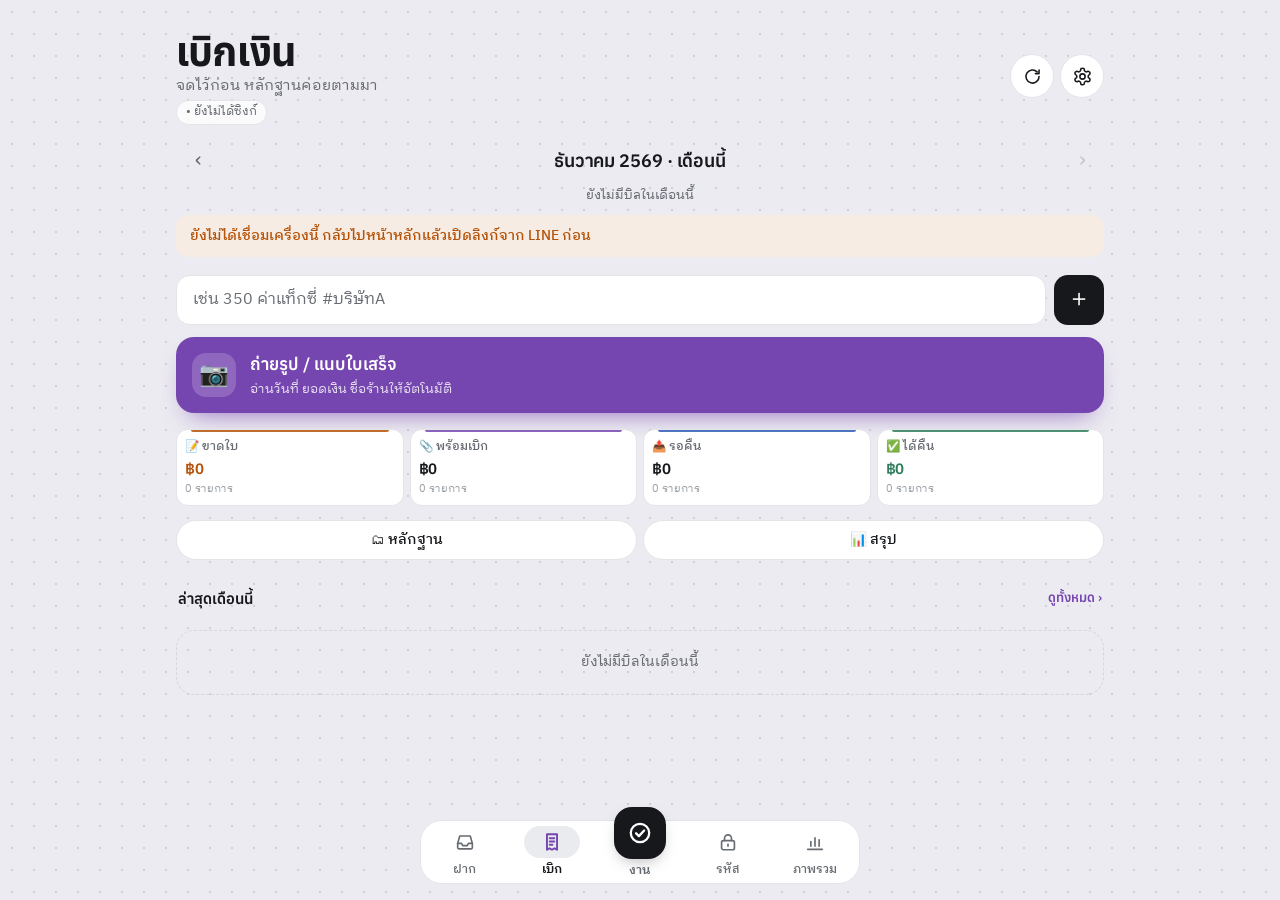
==== commit 853616af: "v111: ฝาก|บันทึก, เช็กลิสต์ในโน้ต, ⭐ งาน, เตือนก่อนเวลา, แถบล่างงานตรงกลาง" ====
--- a/bills.html
+++ b/bills.html
@@ -13,7 +13,7 @@
   <link rel="preconnect" href="https://fonts.googleapis.com">
   <link rel="preconnect" href="https://fonts.gstatic.com" crossorigin>
   <link href="https://fonts.googleapis.com/css2?family=Anuphan:wght@500;600;700&family=IBM+Plex+Sans+Thai+Looped:wght@400;500;600&display=swap" rel="stylesheet">
-  <link rel="stylesheet" href="style.css?v=109">
+  <link rel="stylesheet" href="style.css?v=111">
 </head>
 <body class="bills">
   <header class="top">
@@ -242,13 +242,14 @@
   </dialog>
 
   <nav class="tabbar" aria-label="ส่วนของแอป">
-    <a href="./"><span aria-hidden="true">✓</span>งาน</a>
     <a href="inbox.html"><span aria-hidden="true">📌</span>ฝาก</a>
     <a href="bills.html" aria-current="page"><span aria-hidden="true">🧾</span>เบิก</a>
+    <a href="./" class="tab-main"><span aria-hidden="true">✓</span>งาน</a>
     <a href="vault.html"><span aria-hidden="true">🔐</span>รหัส</a>
+    <a href="month.html"><span aria-hidden="true">📊</span>ภาพรวม</a>
   </nav>
 
-  <script src="hub.js?v=109"></script>
-  <script src="bills.js?v=109"></script>
+  <script src="hub.js?v=111"></script>
+  <script src="bills.js?v=111"></script>
 </body>
 </html>
--- a/style.css
+++ b/style.css
@@ -2298,3 +2298,77 @@
 .fs-lg .resched { flex-wrap: wrap; }
 .ui-seg button { white-space: normal; line-height: 1.25; }
 .fs-lg .mo-sec .sec-ico { display: none; }
+
+/* ---------- v111 กล่องฝาก: ช่องจดหลายบรรทัด · 📌 ปัก · ☐ เช็กลิสต์ในโน้ต · ชิป #แท็ก ---------- */
+body.inbox .quick { align-items: flex-end; }
+.quick textarea {
+  flex: 1; min-width: 0; display: block; resize: none; overflow-y: auto;
+  font: inherit; font-size: calc(16px * var(--fs, 1)); line-height: 1.45; color: var(--text);
+  min-height: 50px; max-height: 45vh; padding: 12px 16px; border-radius: 14px;
+  border: 1px solid var(--line); background: var(--card); outline: none;
+  transition: border-color .15s, box-shadow .15s;
+}
+.quick textarea::placeholder { color: var(--muted); }
+.quick textarea:focus, .quick textarea:focus-visible { outline: none; border-color: var(--accent); box-shadow: 0 0 0 3px color-mix(in srgb, var(--accent) 18%, transparent); }
+.in-wrap > textarea { flex: 1; min-width: 0; padding-right: 50px !important; }
+.in-wrap:has(> textarea) .mic-btn { top: auto; bottom: 5px; transform: none; }
+body.inbox .quick .in-pic, body.inbox .quick .add-btn { height: 50px; flex: none; }
+
+.chip-sep { flex: none; width: 1px; align-self: stretch; margin: 4px 2px; background: var(--line); }
+.chip.tag { color: var(--accent); }
+.chip.tag.on { color: var(--on-accent); }
+.in-tag[data-tag] { cursor: pointer; }
+.in-tag[data-tag]:hover { filter: brightness(.95); text-decoration: underline; }
+
+.in-card.pinned { border-color: var(--accent-line); box-shadow: inset 3px 0 0 var(--accent); }
+.pin-btn { opacity: .45; filter: grayscale(1); }
+.pin-btn.on { opacity: 1; filter: none; border-color: var(--accent-line); background: var(--accent-soft); }
+
+.in-cks { display: grid; gap: 2px; min-width: 0; }
+.in-cks .in-text { margin: 2px 0 4px; }
+.in-cks .ck-n { color: var(--muted); font-size: calc(12.5px * var(--fs, 1)); }
+.in-ck { display: flex; align-items: flex-start; gap: 10px; width: 100%; text-align: left; padding: 6px 2px; min-height: 36px;
+  border: 0; background: transparent; color: var(--text); font: inherit; font-size: calc(15px * var(--fs, 1)); line-height: 1.4; cursor: pointer; border-radius: 8px; }
+.in-ck:hover { background: var(--sunken); }
+.in-ck .box { flex: none; width: 20px; height: 20px; margin-top: 1px; border-radius: 6px; border: 1.6px solid var(--line-strong, var(--muted));
+  display: grid; place-items: center; font-size: calc(13px * var(--fs, 1)); font-weight: 700; color: var(--on-accent); }
+.in-ck.done .box { background: var(--accent); border-color: var(--accent); }
+.in-ck.done > span:last-child { color: var(--muted); text-decoration: line-through; }
+.in-ck a { pointer-events: auto; }
+.in-tools { display: flex; gap: 10px; align-items: center; margin: -4px 0 10px; }
+.in-tools small { color: var(--muted); font-size: calc(12.5px * var(--fs, 1)); }
+.in-tools .mini { min-height: 34px; }
+
+/* v111 หน้างาน: ⭐ งานสำคัญ · ⏰ เตือนก่อนเวลา */
+.item .title .star { margin-right: 4px; font-size: .95em; }
+.item.starred { box-shadow: inset 3px 0 0 #e0a100; }
+.early-row select { width: 100%; }
+#editDlg .star-row { margin-top: 2px; }
+/* v111 หน้าเบิก: เลือกหลายรูป */
+.rem-opts.many-opts { grid-template-columns: 1fr; }
+.rem-opts.many-opts button { display: grid; gap: 2px; justify-content: stretch; justify-items: start; text-align: left; padding: 12px 14px; }
+.many-opts button small { color: var(--muted); font-weight: 400; font-size: calc(12.5px * var(--fs, 1)); }
+.in-card footer > small { white-space: nowrap; }
+.quick textarea::placeholder { white-space: nowrap; overflow: hidden; text-overflow: ellipsis; }
+
+/* v111 กล่องฝาก | บันทึก */
+.mode-seg { display: grid; grid-template-columns: 1fr 1fr; gap: 4px; padding: 4px; margin: 2px 0 10px; border-radius: 14px; background: var(--sunken); }
+.mode-seg button { display: flex; align-items: center; justify-content: center; gap: 6px; min-height: 42px; border: 0; border-radius: 11px; background: transparent; color: var(--muted); font: inherit; font-size: calc(15px * var(--fs, 1)); cursor: pointer; }
+.mode-seg button small { font-size: calc(12.5px * var(--fs, 1)); color: inherit; opacity: .8; }
+.mode-seg button.on { background: var(--card); color: var(--text); box-shadow: 0 1px 3px rgba(0,0,0,.08); }
+.mode-seg button.on b { color: var(--accent); }
+body.inbox:not(.mode-book) #btnNew { display: none; }
+body.inbox.mode-book #btnPic { display: none; }
+.in-ttl { margin: 0; font-size: calc(16.5px * var(--fs, 1)); font-weight: 700; line-height: 1.35; }
+.in-old { margin: 0; padding: 4px 10px; border-radius: 10px; background: color-mix(in srgb, var(--warn) 12%, var(--card)); color: var(--warn); font-size: calc(12.5px * var(--fs, 1)); }
+.in-where { margin-left: 6px; color: var(--muted); font-size: calc(11.5px * var(--fs, 1)); white-space: nowrap; }
+
+/* v111 แถบล่าง: งานอยู่ตรงกลาง เป็นปุ่มหลัก */
+.tabbar a[href="month.html"] { --c: var(--ink-month); }
+.tabbar a.tab-main span.ico { width: 52px; height: 52px; margin-top: -18px; border-radius: 18px; background: var(--ink, #1a1d1b); color: var(--on-ink, #fff); box-shadow: 0 6px 16px -6px rgba(0,0,0,.35); display: grid; place-items: center; }
+.tabbar a.tab-main span.ico svg { width: 26px; height: 26px; stroke-width: 2.1; }
+.tabbar a.tab-main[aria-current="page"] span.ico { background: var(--ink, #1a1d1b); color: var(--on-ink, #fff); box-shadow: 0 0 0 3px color-mix(in srgb, var(--ink-tasks) 35%, transparent), 0 6px 16px -6px rgba(0,0,0,.35); }
+.tabbar a.tab-main { font-weight: 600; }
+
+.in-card footer { flex-wrap: wrap; row-gap: 6px; }
+.in-card { min-width: 0; overflow-wrap: anywhere; }
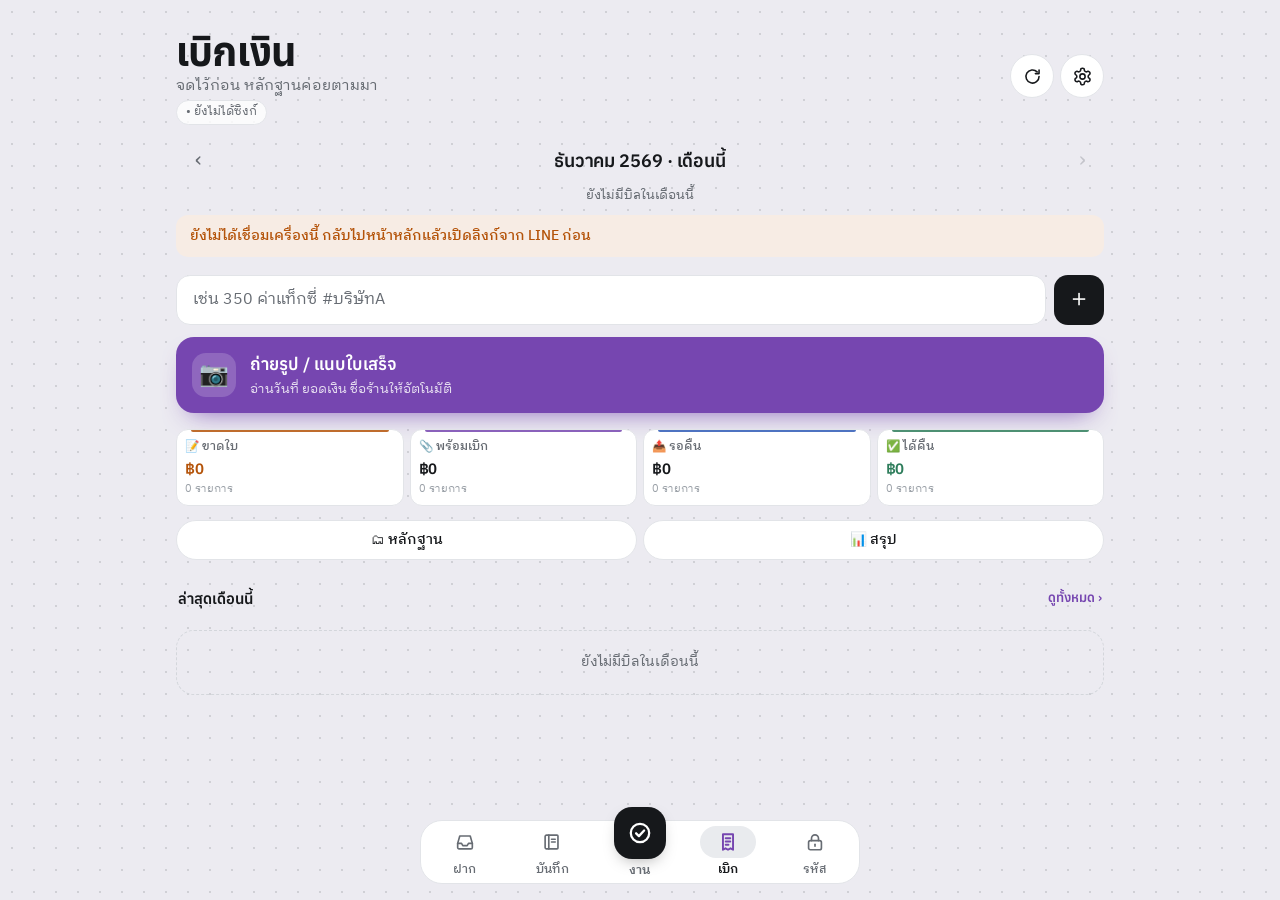
==== commit b3c4fd38: "v112: แยกแท็บ ฝาก / บันทึก, ภาพรวมกลับไปปุ่มบน" ====
--- a/bills.html
+++ b/bills.html
@@ -13,7 +13,7 @@
   <link rel="preconnect" href="https://fonts.googleapis.com">
   <link rel="preconnect" href="https://fonts.gstatic.com" crossorigin>
   <link href="https://fonts.googleapis.com/css2?family=Anuphan:wght@500;600;700&family=IBM+Plex+Sans+Thai+Looped:wght@400;500;600&display=swap" rel="stylesheet">
-  <link rel="stylesheet" href="style.css?v=111">
+  <link rel="stylesheet" href="style.css?v=112">
 </head>
 <body class="bills">
   <header class="top">
@@ -242,14 +242,14 @@
   </dialog>
 
   <nav class="tabbar" aria-label="ส่วนของแอป">
-    <a href="inbox.html"><span aria-hidden="true">📌</span>ฝาก</a>
+    <a href="inbox.html"><span aria-hidden="true">📥</span>ฝาก</a>
+    <a href="notes.html"><span aria-hidden="true">📒</span>บันทึก</a>
+    <a href="./" class="tab-main"><span aria-hidden="true">✓</span>งาน</a>
     <a href="bills.html" aria-current="page"><span aria-hidden="true">🧾</span>เบิก</a>
-    <a href="./" class="tab-main"><span aria-hidden="true">✓</span>งาน</a>
     <a href="vault.html"><span aria-hidden="true">🔐</span>รหัส</a>
-    <a href="month.html"><span aria-hidden="true">📊</span>ภาพรวม</a>
   </nav>
 
-  <script src="hub.js?v=111"></script>
-  <script src="bills.js?v=111"></script>
+  <script src="hub.js?v=112"></script>
+  <script src="bills.js?v=112"></script>
 </body>
 </html>
--- a/style.css
+++ b/style.css
@@ -2372,3 +2372,4 @@
 
 .in-card footer { flex-wrap: wrap; row-gap: 6px; }
 .in-card { min-width: 0; overflow-wrap: anywhere; }
+.tabbar a[href="notes.html"] { --c: var(--ink-inbox); }
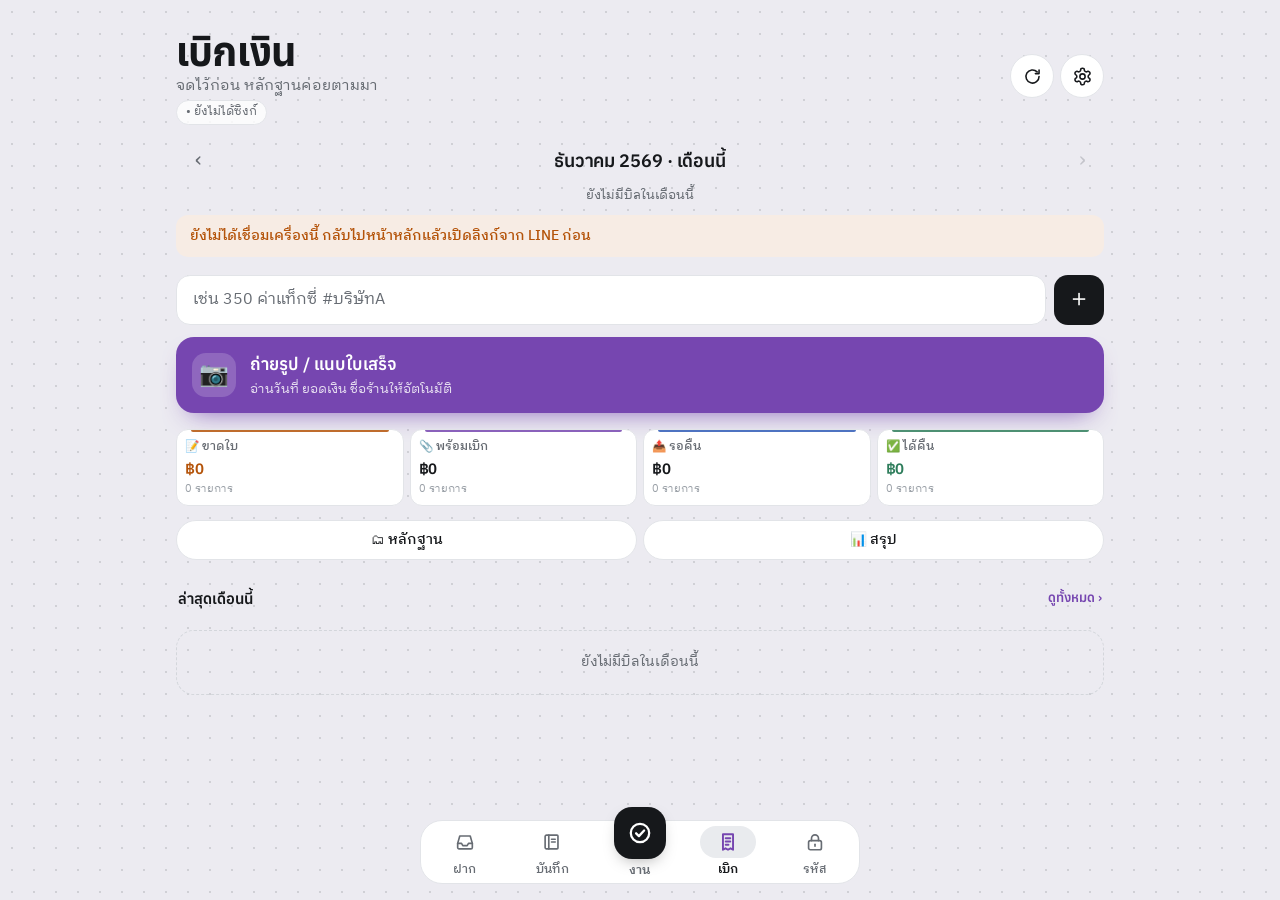
==== commit d707477e: "v113: แถว error ในหน้าสถานะ, วันเสร็จจริง, แจ้งบิลเดือนอื่น" ====
--- a/bills.html
+++ b/bills.html
@@ -13,7 +13,7 @@
   <link rel="preconnect" href="https://fonts.googleapis.com">
   <link rel="preconnect" href="https://fonts.gstatic.com" crossorigin>
   <link href="https://fonts.googleapis.com/css2?family=Anuphan:wght@500;600;700&family=IBM+Plex+Sans+Thai+Looped:wght@400;500;600&display=swap" rel="stylesheet">
-  <link rel="stylesheet" href="style.css?v=112">
+  <link rel="stylesheet" href="style.css?v=113">
 </head>
 <body class="bills">
   <header class="top">
@@ -249,7 +249,7 @@
     <a href="vault.html"><span aria-hidden="true">🔐</span>รหัส</a>
   </nav>
 
-  <script src="hub.js?v=112"></script>
-  <script src="bills.js?v=112"></script>
+  <script src="hub.js?v=113"></script>
+  <script src="bills.js?v=113"></script>
 </body>
 </html>
